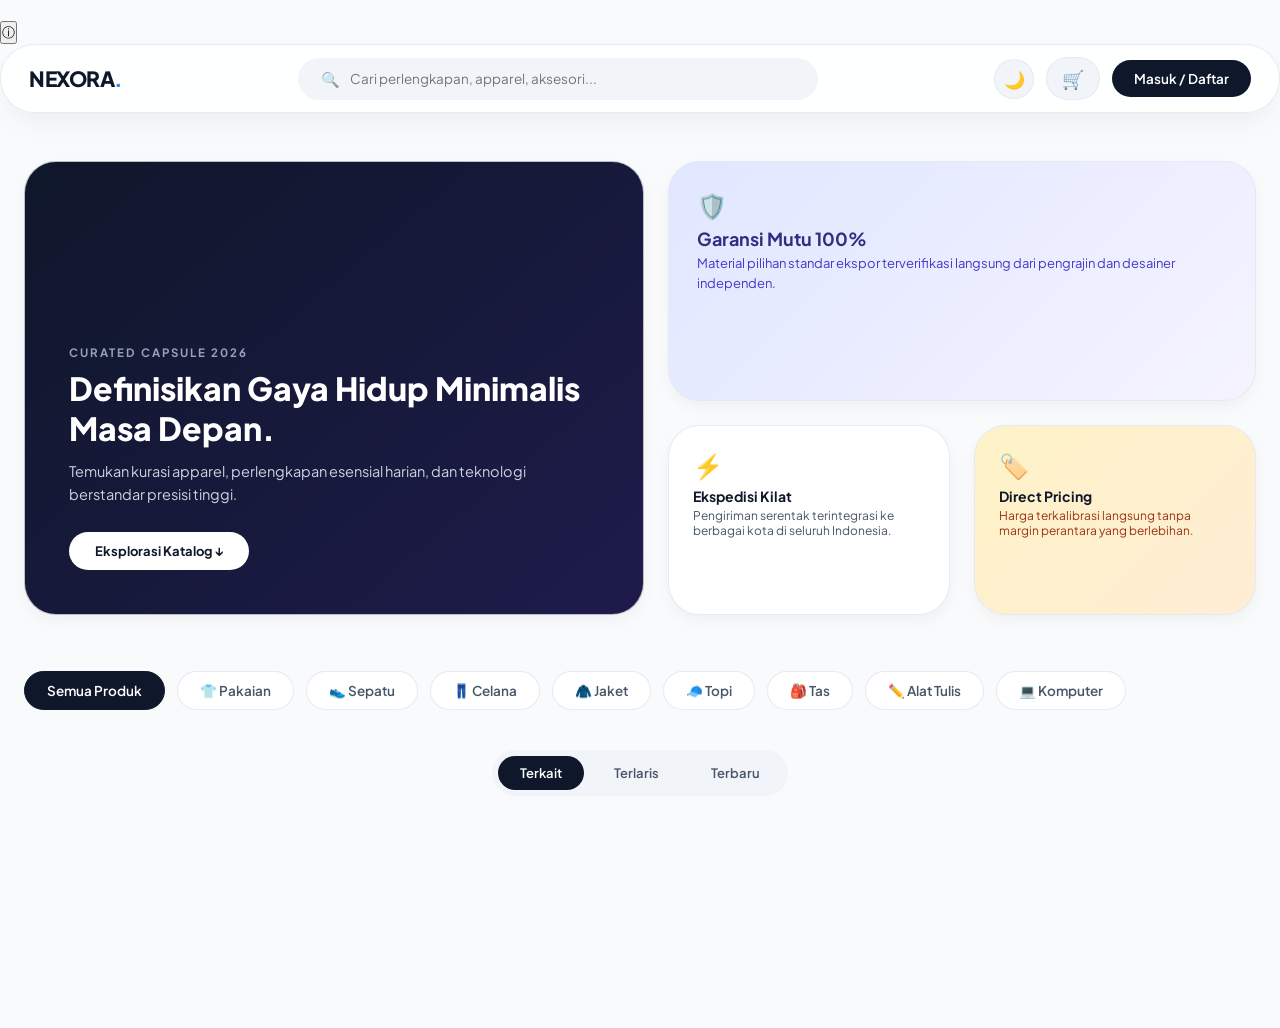
==== index.html @ 056f7ee9 "Add files via upload" ====
<!DOCTYPE html>
<html lang="id">

<head>
    <meta charset="UTF-8">
    <meta name="viewport" content="width=device-width, initial-scale=1.0">
    <title>NEXORA MARKET — Futuristic Curated Catalog</title>
    <link rel="preconnect" href="https://fonts.googleapis.com">
    <link rel="preconnect" href="https://fonts.gstatic.com" crossorigin>
    <link href="https://fonts.googleapis.com/css2?family=Plus+Jakarta+Sans:wght@400;500;600;700;800&display=swap"
        rel="stylesheet">
    <link rel="stylesheet" href="css/style.css">
</head>

<body data-butuh-login="false">

    <!-- FLOATING DOCK NAVBAR -->
    <!-- WRAPPER LUAR NAVIGASI MELAYANG -->
    <div class="navbar-outer-wrapper">

        <!-- TOMBOL ABOUT MELAYANG TERPISAH (SATELLITE ORB) -->
        <button type="button" id="btnBukaAbout" class="btn-about-floating" title="Tentang Nexora Market">
            ⓘ
        </button>

        <!-- FLOATING DOCK NAVBAR UTAMA -->
        <nav class="navbar-nexora">
            <a href="index.html" class="brand-logo-nexora">NEXORA<span>.</span></a>

            <div class="search-capsule">
                <span class="search-icon">🔍</span>
                <input type="text" id="inputPencarian" placeholder="Cari perlengkapan, apparel, aksesori..."
                    autocomplete="off">
            </div>

            <div class="nav-action-group">
                <button type="button" class="btn-toggle-theme" title="Ubah Tema">🌙</button>
                <a href="html/keranjang.html" class="tombol-keranjang" title="Keranjang Belanja">
                    🛒 <span class="badge-keranjang" hidden>0</span>
                </a>
                <span id="greetingArea" class="user-greeting" hidden></span>
                <a href="profile.html" id="navProfile" class="btn-dock-profile" hidden>Profil</a>
                <a href="html/login_daftar.html" id="navAuth" class="btn-dock-login">Masuk / Daftar</a>
            </div>
        </nav>

    </div>

    <!-- POP-UP MODAL ABOUT -->
    <div id="modalAbout" class="overlay-produk" hidden>
        <div class="kartu-modal-produk modal-about-card">
            <button type="button" class="tutup-modal-produk" id="btnTutupAbout">×</button>
            <div class="modal-about-icon-big">ⓘ</div>
            <h3 class="modal-about-judul">Tentang NEXORA MARKET</h3>
            <p class="modal-about-deskripsi">
                <strong>NEXORA Market</strong> adalah platform e-commerce katalog terkurasi masa depan dengan arsitektur
                modern. Kami menghubungkan produk berkualitas standar ekspor dari produsen dan desainer independen
                langsung ke tangan Anda.
            </p>
            <div class="modal-about-versi">
                Versi 2.0.26 — Crafted with Minimalist Future-UI
            </div>
        </div>
    </div>
    </nav>

    <!-- MODAL ABOUT POP-UP -->
    <div id="modalAbout" class="overlay-produk" hidden>
        <div class="kartu-modal-produk modal-about-card">
            <button type="button" class="tutup-modal-produk" id="btnTutupAbout">×</button>
            <div class="modal-about-icon-big">ⓘ</div>
            <h3 class="modal-about-judul">Tentang NEXORA MARKET</h3>
            <p class="modal-about-deskripsi">
                <strong>NEXORA Market</strong> adalah platform e-commerce katalog terkurasi masa depan dengan arsitektur
                modern. Kami menghubungkan produk berkualitas standar ekspor dari produsen dan desainer independen
                langsung ke tangan Anda.
            </p>
            <div class="modal-about-versi">
                Versi 2.0.26 — Crafted with Minimalist Future-UI
            </div>
        </div>
    </div>
    </nav>

    <!-- ASYMMETRIC BENTO SHOWCASE HERO -->
    <section class="bento-hero-section">
        <!-- Bento 1: Showcase Utama -->
        <div class="bento-box bento-main">
            <span class="bento-tag">Curated Capsule 2026</span>
            <h2>Definisikan Gaya Hidup Minimalis Masa Depan.</h2>
            <p>Temukan kurasi apparel, perlengkapan esensial harian, dan teknologi berstandar presisi tinggi.</p>
            <a href="#katalogProduk" class="bento-cta">Eksplorasi Katalog ↓</a>
        </div>

        <!-- Bento 2: Garansi & Otentikasi -->
        <div class="bento-box bento-sub1">
            <div class="bento-icon">🛡️</div>
            <h3>Garansi Mutu 100%</h3>
            <p>Material pilihan standar ekspor terverifikasi langsung dari pengrajin dan desainer independen.</p>
        </div>

        <!-- Bento 3: Logistik Cepat -->
        <div class="bento-box bento-sub2">
            <div class="bento-icon">⚡</div>
            <h4>Ekspedisi Kilat</h4>
            <p>Pengiriman serentak terintegrasi ke berbagai kota di seluruh Indonesia.</p>
        </div>

        <!-- Bento 4: Penawaran Terkalibrasi -->
        <div class="bento-box bento-sub3">
            <div class="bento-icon">🏷️</div>
            <h4>Direct Pricing</h4>
            <p>Harga terkalibrasi langsung tanpa margin perantara yang berlebihan.</p>
        </div>
    </section>

    <!-- KATEGORI PILL SELECTOR -->
    <div class="kategori-container">
        <div class="kategori-scroll">
            <label class="pill-kategori">
                <input type="radio" name="filter-kategori" id="cat-all" checked>
                <span>Semua Produk</span>
            </label>
            <label class="pill-kategori">
                <input type="radio" name="filter-kategori" id="cat-pakaian">
                <span>👕 Pakaian</span>
            </label>
            <label class="pill-kategori">
                <input type="radio" name="filter-kategori" id="cat-sepatu">
                <span>👟 Sepatu</span>
            </label>
            <label class="pill-kategori">
                <input type="radio" name="filter-kategori" id="cat-celana">
                <span>👖 Celana</span>
            </label>
            <label class="pill-kategori">
                <input type="radio" name="filter-kategori" id="cat-jacket">
                <span>🧥 Jaket</span>
            </label>
            <label class="pill-kategori">
                <input type="radio" name="filter-kategori" id="cat-topi">
                <span>🧢 Topi</span>
            </label>
            <label class="pill-kategori">
                <input type="radio" name="filter-kategori" id="cat-tas">
                <span>🎒 Tas</span>
            </label>
            <label class="pill-kategori">
                <input type="radio" name="filter-kategori" id="cat-alattulis">
                <span>✏️ Alat Tulis</span>
            </label>
            <label class="pill-kategori">
                <input type="radio" name="filter-kategori" id="cat-komputer">
                <span>💻 Komputer</span>
            </label>
        </div>
    </div>

    <!-- TAB SORTING BAR -->
    <div class="filter-tab-bar">
        <button type="button" class="tab-btn active" data-sort="terkait">Terkait</button>
        <button type="button" class="tab-btn" data-sort="terlaris">Terlaris</button>
        <button type="button" class="tab-btn" data-sort="terbaru">Terbaru</button>
    </div>

    <!-- KATALOG PRODUK GRID -->
    <main id="katalogProduk"></main>

    <!-- PAGINASI -->
    <div id="paginasiProduk" class="paginasi-container"></div>

    <!-- SCRIPT ENGINE -->
    <script src="js/script.js"></script>
</body>

</html>
---- css/style.css ----
/* =========================================================
   NEXORA MARKET —
   Curved Glass UI, Balanced Spacing & Expansive Layout
   ========================================================= */

/* --- 1. DESIGN SYSTEM VARIABLES (LIGHT & DARK) --- */
:root {
  --bg-main: #f8fafc;
  --surface: #ffffff;
  --surface-subtle: #f1f5f9;
  --text-primary: #0f172a;
  --text-secondary: #475569;
  --text-muted: #94a3b8;
  --border-color: rgba(226, 232, 240, 0.8);
  --border-strong: rgba(203, 213, 225, 1);
  --accent: #0f172a;
  --primary-blue: #3b82f6;
  --primary-blue-hover: #2563eb;
  --danger: #ef4444;
  --danger-bg: #fee2e2;
  --success: #10b981;
  --success-bg: #dcfce7;
  
  /* Organic Smooth Rounding */
  --radius-xl: 32px;
  --radius-lg: 24px;
  --radius-md: 18px;
  --radius-sm: 12px;
  --radius-pill: 9999px;
  
  /* Soft Layered Shadows */
  --shadow-sm: 0 6px 16px -2px rgba(15, 23, 42, 0.05);
  --shadow-md: 0 12px 28px -5px rgba(15, 23, 42, 0.09);
  --shadow-hover: 0 22px 45px -10px rgba(15, 23, 42, 0.13);
  --shadow-modal: 0 35px 75px -15px rgba(15, 23, 42, 0.3);
  --nav-bg: rgba(255, 255, 255, 0.85);
}

[data-theme="dark"] {
  --bg-main: #0b0f19;
  --surface: #131b2e;
  --surface-subtle: #1e293b;
  --text-primary: #f8fafc;
  --text-secondary: #94a3b8;
  --text-muted: #64748b;
  --border-color: rgba(51, 65, 85, 0.7);
  --border-strong: rgba(71, 85, 105, 1);
  --accent: #3b82f6;
  --nav-bg: rgba(19, 27, 46, 0.85);
  --danger-bg: rgba(239, 68, 68, 0.15);
  --success-bg: rgba(16, 185, 129, 0.15);
  
  --shadow-sm: 0 6px 16px -2px rgba(0, 0, 0, 0.35);
  --shadow-md: 0 12px 28px -5px rgba(0, 0, 0, 0.45);
  --shadow-hover: 0 22px 45px -10px rgba(0, 0, 0, 0.55);
  --shadow-modal: 0 35px 75px -15px rgba(0, 0, 0, 0.75);
}

/* --- 2. GLOBAL RESET & BASE STYLES --- */
html {
  zoom: 100%;
  font-size: 16px;
}

* {
  box-sizing: border-box;
  margin: 0;
  padding: 0;
  font-family: 'Plus Jakarta Sans', -apple-system, BlinkMacSystemFont, sans-serif;
  transition: background-color 0.25s ease, border-color 0.25s ease, color 0.25s ease;
}

body {
  background-color: var(--bg-main);
  color: var(--text-primary);
  min-height: 100vh;
  padding-top: 20px;
  padding-bottom: 100px;
  -webkit-font-smoothing: antialiased;
  overflow-x: hidden;
}

a {
  text-decoration: none;
  color: inherit;
}

button, input, select, textarea {
  font-family: inherit;
}

/* Aturan Proteksi Hidden */
.btn-dock-login[hidden],
.btn-dock-profile[hidden],
#greetingArea[hidden],
.badge-keranjang[hidden],
.badge-diskon-katalog {
  display: none !important;
}

/* --- 3. EXPANSIVE CONTAINER (WIDE VIEWPORT) --- */
.navbar-nexora,
header.header-utama,
.bento-hero-section,
.kategori-container,
#katalogProduk,
.keranjang-wrapper,
.pembayaran-container,
.profil-wrapper {
  max-width: 1480px;
  margin-left: auto;
  margin-right: auto;
  padding-left: 24px;
  padding-right: 24px;
}

/* --- 4. FLOATING CAPSULE NAVBAR --- */
.navbar-nexora, 
header.header-utama {
  position: sticky;
  top: 20px;
  z-index: 999;
  margin-top: 0;
  margin-bottom: 48px;
  border-radius: var(--radius-pill);
  background: var(--nav-bg);
  backdrop-filter: blur(16px) saturate(180%);
  -webkit-backdrop-filter: blur(16px) saturate(180%);
  border: 1px solid var(--border-color);
  box-shadow: 0 12px 30px -10px rgba(15, 23, 42, 0.08);
  padding: 12px 28px;
  display: flex;
  align-items: center;
  justify-content: space-between;
  gap: 20px;
}

.brand-logo-nexora {
  font-size: 21px;
  font-weight: 800;
  letter-spacing: -0.5px;
  color: var(--text-primary);
  display: flex;
  align-items: center;
}

.brand-logo-nexora span {
  color: var(--primary-blue);
}

.search-capsule {
  display: flex;
  align-items: center;
  gap: 10px;
  background: var(--surface-subtle);
  padding: 10px 22px;
  border-radius: var(--radius-pill);
  flex-grow: 1;
  max-width: 520px;
  border: 1px solid transparent;
}

.search-capsule:focus-within {
  background: var(--surface);
  border-color: var(--primary-blue);
  box-shadow: 0 0 0 4px rgba(59, 130, 246, 0.15);
}

.search-capsule input {
  border: none;
  background: transparent;
  outline: none;
  width: 100%;
  font-size: 13.5px;
  color: var(--text-primary);
}

.search-icon {
  font-size: 15px;
  opacity: 0.6;
}

.nav-action-group {
  display: flex;
  align-items: center;
  gap: 12px;
}

/* Tombol About Berdampingan dengan Tombol Tema */
.btn-about-icon {
  width: 40px;
  height: 40px;
  border-radius: var(--radius-pill);
  border: 1px solid var(--border-color);
  background: var(--surface-subtle);
  color: var(--text-primary);
  font-size: 16px;
  font-weight: 800;
  cursor: pointer;
  display: flex;
  align-items: center;
  justify-content: center;
  transition: transform 0.2s ease, background 0.2s ease, border-color 0.2s ease, color 0.2s ease;
}

.btn-about-icon:hover {
  transform: scale(1.08);
  background: rgba(59, 130, 246, 0.15);
  border-color: var(--primary-blue);
  color: var(--primary-blue);
}

.btn-toggle-theme {
  border: 1px solid var(--border-color);
  background: var(--surface-subtle);
  color: var(--text-primary);
  width: 40px;
  height: 40px;
  border-radius: var(--radius-pill);
  display: flex;
  align-items: center;
  justify-content: center;
  cursor: pointer;
  font-size: 17px;
  transition: transform 0.2s ease, background 0.2s ease;
}

.btn-toggle-theme:hover {
  transform: scale(1.08);
  background: rgba(59, 130, 246, 0.15);
}

.tombol-keranjang {
  position: relative;
  font-size: 18px;
  padding: 9px 15px;
  border-radius: var(--radius-pill);
  background: var(--surface-subtle);
  border: 1px solid var(--border-color);
  display: flex;
  align-items: center;
  justify-content: center;
}

.tombol-keranjang:hover {
  background: rgba(59, 130, 246, 0.15);
}

.badge-keranjang {
  position: absolute;
  top: -4px;
  right: -4px;
  background: var(--danger);
  color: #ffffff;
  font-size: 10px;
  font-weight: 700;
  border-radius: var(--radius-pill);
  padding: 2px 7px;
}

.btn-dock-login, 
.btn-dock-profile {
  font-size: 13.5px;
  font-weight: 600;
  padding: 10px 22px;
  border-radius: var(--radius-pill);
  background: var(--text-primary);
  color: #ffffff;
  display: inline-flex;
  align-items: center;
  justify-content: center;
  border: none;
  cursor: pointer;
}

.btn-dock-login:hover, 
.btn-dock-profile:hover {
  opacity: 0.9;
}

[data-theme="dark"] .btn-dock-login,
[data-theme="dark"] .btn-dock-profile {
  background: var(--primary-blue);
  color: #ffffff;
}

.user-greeting {
  font-size: 13.5px;
  font-weight: 600;
  color: var(--text-secondary);
}

/* --- 5. BENTO SHOWCASE HERO --- */
.bento-hero-section {
  display: grid;
  grid-template-columns: 2.2fr 1fr 1fr;
  grid-template-rows: 240px 190px;
  gap: 24px;
  margin-bottom: 56px;
}

.bento-box {
  position: relative;
  border-radius: var(--radius-xl);
  overflow: hidden;
  border: 1px solid var(--border-color);
  box-shadow: var(--shadow-sm);
  transition: transform 0.35s cubic-bezier(0.16, 1, 0.3, 1), box-shadow 0.35s ease;
}

.bento-box:hover {
  transform: translateY(-4px);
  box-shadow: var(--shadow-hover);
}

.bento-main {
  grid-column: 1 / 2;
  grid-row: 1 / 3;
  background: linear-gradient(140deg, #0f172a 0%, #1e1b4b 100%);
  color: #ffffff;
  padding: 44px;
  display: flex;
  flex-direction: column;
  justify-content: flex-end;
}

.bento-tag {
  font-size: 11.5px;
  letter-spacing: 2px;
  text-transform: uppercase;
  color: #94a3b8;
  font-weight: 700;
  margin-bottom: 8px;
}

.bento-main h2 {
  font-size: 32px;
  font-weight: 800;
  line-height: 1.25;
  margin-bottom: 12px;
}

.bento-main p {
  font-size: 14.5px;
  color: #cbd5e1;
  max-width: 460px;
  margin-bottom: 26px;
  line-height: 1.6;
}

.bento-cta {
  display: inline-block;
  width: fit-content;
  background: #ffffff;
  color: #0f172a;
  padding: 11px 26px;
  border-radius: var(--radius-pill);
  font-weight: 700;
  font-size: 13px;
}

.bento-sub1 {
  grid-column: 2 / 4;
  grid-row: 1 / 2;
  background: linear-gradient(135deg, #e0e7ff 0%, #f5f3ff 100%);
  padding: 28px;
}

.bento-sub1 h3 {
  font-size: 18px;
  font-weight: 700;
  color: #312e81;
  margin: 6px 0 4px 0;
}

.bento-sub1 p {
  font-size: 13px;
  color: #4338ca;
  line-height: 1.5;
}

.bento-sub2 {
  background: var(--surface);
  padding: 24px;
}

.bento-sub3 {
  background: linear-gradient(135deg, #fef3c7 0%, #ffedd5 100%);
  padding: 24px;
}

.bento-sub2 h4, 
.bento-sub3 h4 {
  font-size: 14px;
  font-weight: 700;
  margin: 6px 0 3px 0;
}

.bento-sub2 p {
  font-size: 12px;
  color: var(--text-secondary);
}

.bento-sub3 p {
  font-size: 12px;
  color: #9a3412;
}

.bento-icon {
  font-size: 24px;
}

[data-theme="dark"] .bento-sub1 {
  background: linear-gradient(135deg, #1e1b4b 0%, #312e81 100%);
}
[data-theme="dark"] .bento-sub1 h3 { color: #c7d2fe; }
[data-theme="dark"] .bento-sub1 p { color: #a5b4fc; }

[data-theme="dark"] .bento-sub3 {
  background: linear-gradient(135deg, #451a03 0%, #78350f 100%);
}
[data-theme="dark"] .bento-sub3 p { color: #fed7aa; }

/* --- 6. CATEGORY PILLS & TABS --- */
.kategori-container {
  margin-bottom: 32px;
}

.kategori-scroll {
  display: flex;
  gap: 12px;
  overflow-x: auto;
  padding-bottom: 8px;
  scrollbar-width: none;
}

.kategori-scroll::-webkit-scrollbar {
  display: none;
}

.pill-kategori input {
  display: none;
}

.pill-kategori span {
  display: inline-block;
  padding: 10px 22px;
  border-radius: var(--radius-pill);
  background: var(--surface);
  border: 1px solid var(--border-color);
  font-size: 13.5px;
  font-weight: 600;
  color: var(--text-secondary);
  cursor: pointer;
  white-space: nowrap;
}

.pill-kategori input:checked + span {
  background: var(--text-primary);
  color: #ffffff;
  border-color: var(--text-primary);
}

[data-theme="dark"] .pill-kategori input:checked + span {
  background: var(--primary-blue);
  border-color: var(--primary-blue);
  color: #ffffff;
}

.filter-tab-bar {
  display: flex;
  gap: 8px;
  background: var(--surface-subtle);
  padding: 6px;
  border-radius: var(--radius-pill);
  max-width: fit-content;
  margin: 0 auto 48px auto;
}

.filter-tab-bar .tab-btn {
  border: none;
  background: transparent;
  padding: 9px 22px;
  border-radius: var(--radius-pill);
  font-size: 13px;
  font-weight: 600;
  color: var(--text-secondary);
  cursor: pointer;
}

.filter-tab-bar .tab-btn.active {
  background: var(--text-primary);
  color: #ffffff;
}

[data-theme="dark"] .filter-tab-bar .tab-btn.active {
  background: var(--primary-blue);
  color: #ffffff;
}

/* --- 7. CLEAN ORGANIC PRODUCT GRID --- */
#katalogProduk {
  display: grid;
  grid-template-columns: repeat(auto-fill, minmax(280px, 1fr));
  gap: 32px 24px;
  margin-bottom: 60px;
}

.pesan-katalog-kosong, 
.riwayat-kosong {
  grid-column: 1 / -1;
  text-align: center;
  padding: 56px 24px;
  background: var(--surface);
  border-radius: var(--radius-xl);
  border: 1px dashed var(--border-color);
  color: var(--text-secondary);
  font-size: 15px;
}

.container-sec {
  position: relative;
  border-radius: var(--radius-xl);
  background: var(--surface);
  border: 1px solid var(--border-color);
  padding: 14px;
  box-shadow: var(--shadow-sm);
  transition: all 0.35s cubic-bezier(0.34, 1.56, 0.64, 1);
  cursor: pointer;
  display: flex;
  flex-direction: column;
}

.container-sec:hover {
  transform: translateY(-6px);
  box-shadow: var(--shadow-hover), 0 0 0 2px var(--primary-blue);
}

.container-sec .kartu-gambar .gambar-produk {
  position: relative;
  width: 100%;
  aspect-ratio: 1 / 1;
  border-radius: var(--radius-lg);
  overflow: hidden;
  background: var(--surface-subtle);
}

.container-sec .kartu-gambar img {
  width: 100%;
  height: 100%;
  object-fit: cover;
  transition: transform 0.5s cubic-bezier(0.16, 1, 0.3, 1);
}

.container-sec:hover .kartu-gambar img {
  transform: scale(1.06);
}

.info-produk {
  padding: 16px 8px 8px 8px;
  display: flex;
  flex-direction: column;
  flex-grow: 1;
  justify-content: space-between;
}

.nama-produk {
  font-size: 14.5px;
  font-weight: 600;
  line-height: 1.4;
  color: var(--text-primary);
  margin-bottom: 14px;
  display: -webkit-box;
  -webkit-line-clamp: 2;
  -webkit-box-orient: vertical;
  overflow: hidden;
}

.info-bawah-produk {
  display: flex;
  align-items: flex-end;
  justify-content: space-between;
  border-top: 1px dashed var(--border-color);
  padding-top: 12px;
}

.harga-produk {
  font-size: 17.5px;
  font-weight: 800;
  color: var(--text-primary);
}

.lokasi-terjual {
  display: flex;
  flex-direction: column;
  align-items: flex-end;
  font-size: 11.5px;
  color: var(--text-secondary);
  font-weight: 500;
}

/* --- 8. PAGINATION SYSTEM --- */
.paginasi-container {
  display: flex;
  justify-content: center;
  gap: 10px;
  margin-top: 48px;
  margin-bottom: 24px;
}

.btn-halaman {
  width: 42px;
  height: 42px;
  border-radius: var(--radius-pill);
  border: 1px solid var(--border-color);
  background: var(--surface);
  color: var(--text-primary);
  font-size: 13.5px;
  font-weight: 600;
  cursor: pointer;
  display: inline-flex;
  align-items: center;
  justify-content: center;
}

.btn-halaman.aktif {
  background: var(--primary-blue);
  color: #ffffff;
  border-color: var(--primary-blue);
}

.btn-halaman:disabled {
  opacity: 0.4;
  cursor: not-allowed;
}

/* --- 9. KERANJANG, PEMBAYARAN & PROFIL LAYOUTS --- */
.keranjang-wrapper,
.pembayaran-container,
.profil-wrapper {
  margin-top: 16px;
}

.judul-halaman-keranjang {
  font-size: 26px;
  font-weight: 800;
  margin-bottom: 32px;
}

.keranjang-layout, 
.pembayaran-grid {
  display: grid;
  grid-template-columns: 1fr 400px;
  gap: 40px;
  align-items: start;
}

.profil-layout {
  display: grid;
  grid-template-columns: 290px 1fr;
  gap: 36px;
}

.daftar-keranjang-box,
.ringkasan-keranjang-card,
.form-bayar-box,
.pesanan-summary-box,
.profil-sidebar,
.profil-konten-area,
.kartu-auth-slider {
  background: var(--surface);
  border-radius: var(--radius-xl);
  border: 1px solid var(--border-color);
  box-shadow: var(--shadow-sm);
  padding: 34px;
}

.item-keranjang-card, 
.kartu-riwayat-item {
  display: grid;
  grid-template-columns: auto 2fr 1fr 1fr 1fr auto;
  align-items: center;
  gap: 20px;
  padding: 20px 24px;
  background: var(--surface-subtle);
  border-radius: var(--radius-lg);
  border: 1px solid var(--border-color);
  margin-bottom: 18px;
}

/* FOTO PRODUK KERANJANG BESAR */
.item-cart-detail {
  display: flex;
  align-items: center;
  gap: 18px;
}

.item-cart-detail img {
  width: 86px;
  height: 86px;
  aspect-ratio: 1 / 1;
  object-fit: cover;
  border-radius: var(--radius-lg);
  background: var(--surface);
  border: 1px solid var(--border-color);
  flex-shrink: 0;
}

.item-cart-detail h4 {
  font-size: 15px;
  font-weight: 700;
  line-height: 1.4;
  color: var(--text-primary);
}

.stepper-cart, 
.stepper-modal {
  display: inline-flex;
  align-items: center;
  border: 1px solid var(--border-color);
  border-radius: var(--radius-pill);
  background: var(--surface);
  padding: 4px;
}

.stepper-cart button, 
.stepper-modal button {
  width: 32px;
  height: 32px;
  border-radius: var(--radius-pill);
  border: none;
  background: var(--surface-subtle);
  color: var(--text-primary);
  cursor: pointer;
  font-weight: 800;
  font-size: 15px;
}

.input-cart-qty, 
.input-jumlah-modal {
  width: 42px;
  border: none;
  background: transparent;
  color: var(--text-primary);
  text-align: center;
  font-weight: 700;
  outline: none;
  font-size: 14px;
}

.subtotal-cart {
  font-weight: 800;
  font-size: 15px;
}

.btn-item-hapus {
  border: none;
  background: transparent;
  color: var(--danger);
  font-weight: 700;
  font-size: 13px;
  cursor: pointer;
  padding: 6px 14px;
  border-radius: var(--radius-pill);
}

.btn-item-hapus:hover {
  background: var(--danger-bg);
}

.baris-ringkasan {
  display: flex;
  justify-content: space-between;
  font-size: 14px;
  margin-bottom: 14px;
  color: var(--text-secondary);
}

.baris-ringkasan.total {
  border-top: 1px dashed var(--border-color);
  padding-top: 18px;
  margin-top: 18px;
  font-weight: 800;
  font-size: 17.5px;
  color: var(--text-primary);
}

/* DAFTAR MINI ITEM TERPILIH DI RINGKASAN KERANJANG */
.judul-mini-ringkasan {
  font-size: 12px;
  font-weight: 800;
  text-transform: uppercase;
  letter-spacing: 0.5px;
  color: var(--text-secondary);
  margin: 18px 0 12px 0;
  border-top: 1px dashed var(--border-color);
  padding-top: 16px;
}

.daftar-mini-ringkasan-box {
  display: flex;
  flex-direction: column;
  gap: 10px;
  max-height: 220px;
  overflow-y: auto;
  margin-bottom: 16px;
  padding-right: 4px;
}

.item-mini-ringkasan {
  display: flex;
  align-items: center;
  gap: 12px;
  background: var(--surface-subtle);
  padding: 10px 14px;
  border-radius: var(--radius-md);
  border: 1px solid var(--border-color);
}

.item-mini-ringkasan img {
  width: 40px;
  height: 40px;
  object-fit: cover;
  border-radius: var(--radius-sm);
  background: var(--surface);
  flex-shrink: 0;
}

.info-mini-ringkasan {
  flex-grow: 1;
  min-width: 0;
}

.nama-mini-ringkasan {
  font-size: 12px;
  font-weight: 700;
  color: var(--text-primary);
  white-space: nowrap;
  overflow: hidden;
  text-overflow: ellipsis;
}

.sub-mini-ringkasan {
  font-size: 11px;
  color: var(--text-secondary);
}

.harga-mini-ringkasan {
  font-size: 13px;
  font-weight: 800;
  color: var(--text-primary);
  flex-shrink: 0;
}

.pesan-mini-kosong {
  font-size: 12px;
  color: var(--text-muted);
  font-style: italic;
  padding: 8px 0;
}

.header-aksi-keranjang {
  display: flex;
  justify-content: space-between;
  align-items: center;
  border-bottom: 1px solid var(--border-color);
  padding-bottom: 16px;
  margin-bottom: 18px;
}

.label-pilih-semua {
  display: flex;
  align-items: center;
  gap: 10px;
  font-size: 14px;
  font-weight: 700;
  cursor: pointer;
}

.btn-kosongkan-keranjang {
  border: none;
  background: transparent;
  color: var(--danger);
  font-size: 13px;
  font-weight: 700;
  cursor: pointer;
  padding: 6px 12px;
  border-radius: var(--radius-pill);
}

.btn-kosongkan-keranjang:hover {
  background: var(--danger-bg);
}

.form-grup {
  display: flex;
  flex-direction: column;
  gap: 6px;
  margin-bottom: 20px;
}

.form-grup label {
  font-size: 12px;
  font-weight: 700;
  text-transform: uppercase;
  letter-spacing: 0.5px;
  color: var(--text-secondary);
}

.form-grup input, 
.form-grup textarea, 
.form-grup select {
  padding: 12px 18px;
  border-radius: var(--radius-md);
  border: 1px solid var(--border-color);
  background: var(--surface-subtle);
  color: var(--text-primary);
  font-size: 13.5px;
  outline: none;
}

.form-grup input:focus, 
.form-grup textarea:focus, 
.form-grup select:focus {
  background: var(--surface);
  border-color: var(--primary-blue);
  box-shadow: 0 0 0 4px rgba(59, 130, 246, 0.15);
}

.pilihan-metode-bayar {
  display: grid;
  grid-template-columns: repeat(auto-fit, minmax(130px, 1fr));
  gap: 12px;
  margin-bottom: 24px;
}

.metode-item input {
  display: none;
}

.metode-item span {
  display: block;
  text-align: center;
  padding: 14px 10px;
  border-radius: var(--radius-lg);
  border: 1px solid var(--border-color);
  background: var(--surface-subtle);
  font-size: 13px;
  font-weight: 700;
  cursor: pointer;
}

.metode-item input:checked + span {
  background: var(--text-primary);
  color: #ffffff;
  border-color: var(--text-primary);
}

[data-theme="dark"] .metode-item input:checked + span {
  background: var(--primary-blue);
  border-color: var(--primary-blue);
  color: #ffffff;
}

.baris-pesanan {
  display: flex;
  align-items: center;
  gap: 14px;
  margin-bottom: 16px;
}

.baris-pesanan img {
  width: 54px;
  height: 54px;
  object-fit: cover;
  border-radius: var(--radius-md);
}

.baris-pesanan-info {
  flex-grow: 1;
}

.baris-pesanan-info .nama-pesanan {
  font-size: 13px;
  font-weight: 600;
}

.baris-pesanan-info .qty-pesanan {
  font-size: 11.5px;
  color: var(--text-secondary);
}

.subtotal-pesanan {
  font-size: 13.5px;
  font-weight: 700;
}

.btn-checkout-action, 
.btn-auth-submit {
  width: 100%;
  padding: 15px;
  border-radius: var(--radius-pill);
  border: none;
  background: var(--primary-blue);
  color: #ffffff;
  font-weight: 700;
  font-size: 14px;
  cursor: pointer;
  display: inline-flex;
  align-items: center;
  justify-content: center;
}

.btn-checkout-action:hover, 
.btn-auth-submit:hover {
  background: var(--primary-blue-hover);
}

/* --- 10. PROFILE & ORDER HISTORY --- */
.avatar-bulat {
  width: 84px;
  height: 84px;
  border-radius: var(--radius-pill);
  background: var(--surface-subtle);
  color: var(--text-primary);
  font-size: 34px;
  display: flex;
  align-items: center;
  justify-content: center;
  margin-bottom: 16px;
  border: 1px solid var(--border-color);
}

.tab-nav-profil {
  display: flex;
  flex-direction: column;
  gap: 10px;
  width: 100%;
  margin-top: 24px;
}

.tab-profil-btn {
  width: 100%;
  text-align: left;
  padding: 12px 20px;
  border-radius: var(--radius-pill);
  border: none;
  background: transparent;
  font-weight: 600;
  font-size: 13.5px;
  color: var(--text-secondary);
  cursor: pointer;
}

.tab-profil-btn.active {
  background: var(--surface-subtle);
  color: var(--text-primary);
  font-weight: 700;
}

.kartu-riwayat-top {
  display: flex;
  justify-content: space-between;
  align-items: center;
  font-size: 13px;
  border-bottom: 1px solid var(--border-color);
  padding-bottom: 12px;
  margin-bottom: 16px;
}

.status-badge-selesai {
  background: var(--success-bg);
  color: var(--success);
  font-size: 11.5px;
  font-weight: 700;
  padding: 4px 14px;
  border-radius: var(--radius-pill);
}

.riwayat-produk-baris {
  display: flex;
  align-items: center;
  gap: 14px;
  margin-bottom: 14px;
}

.riwayat-produk-baris img {
  width: 50px;
  height: 50px;
  object-fit: cover;
  border-radius: var(--radius-md);
}

.riwayat-produk-info h4 {
  font-size: 14px;
  font-weight: 600;
}

.riwayat-produk-info span {
  font-size: 12px;
  color: var(--text-secondary);
}

.kartu-riwayat-bottom {
  display: flex;
  justify-content: space-between;
  align-items: center;
  border-top: 1px dashed var(--border-color);
  padding-top: 14px;
  margin-top: 14px;
  font-size: 14px;
}

/* --- 11. AUTHENTICATION TAB SLIDER --- */
.auth-wrapper {
  min-height: calc(100vh - 160px);
  display: flex;
  align-items: center;
  justify-content: center;
  padding: 32px 20px;
}

.kartu-auth-slider {
  max-width: 560px;
  width: 100%;
  padding: 46px 42px;
}

.auth-header-toggle {
  display: flex;
  background: var(--surface-subtle);
  padding: 6px;
  border-radius: var(--radius-pill);
  margin-bottom: 28px;
  gap: 8px;
}

.auth-tab-btn {
  flex: 1;
  border: none;
  background: transparent;
  text-align: center;
  padding: 12px 16px;
  font-size: 14px;
  font-weight: 700;
  color: var(--text-secondary);
  border-radius: var(--radius-pill);
  cursor: pointer;
}

.auth-tab-btn.active {
  background: var(--text-primary);
  color: #ffffff;
  box-shadow: 0 4px 14px rgba(15, 23, 42, 0.18);
}

[data-theme="dark"] .auth-tab-btn.active {
  background: var(--primary-blue);
  color: #ffffff;
}

.form-masuk[hidden], 
.form-daftar[hidden] {
  display: none !important;
}

.form-masuk, 
.form-daftar {
  width: 100%;
  animation: fadeInAuth 0.3s cubic-bezier(0.16, 1, 0.3, 1);
}

@keyframes fadeInAuth {
  from { opacity: 0; transform: translateY(8px); }
  to { opacity: 1; transform: translateY(0); }
}

.password-wrapper {
  position: relative;
  display: flex;
  align-items: center;
  width: 100%;
}

.password-wrapper input {
  width: 100%;
  padding-right: 48px;
}

.btn-toggle-pwd {
  position: absolute;
  right: 14px;
  background: transparent;
  border: none;
  cursor: pointer;
  font-size: 18px;
  opacity: 0.7;
}

.btn-toggle-pwd:hover {
  opacity: 1;
}

/* --- 12. POP-UP MODAL DETAILS & ABOUT --- */
.overlay-produk[hidden] {
  display: none !important;
}

.overlay-produk {
  position: fixed;
  inset: 0;
  background: rgba(15, 23, 42, 0.65);
  backdrop-filter: blur(12px);
  z-index: 10000;
  display: flex;
  align-items: center;
  justify-content: center;
  padding: 24px;
}

.kartu-modal-produk {
  position: relative;
  background: var(--surface);
  color: var(--text-primary);
  border-radius: var(--radius-xl);
  max-width: 960px;
  width: 100%;
  max-height: 88vh;
  overflow-y: auto;
  display: grid;
  grid-template-columns: 1.05fr 1.25fr;
  gap: 36px;
  padding: 38px 40px;
  box-shadow: var(--shadow-modal);
  border: 1px solid var(--border-color);
}

.tutup-modal-produk {
  position: absolute;
  top: 18px;
  right: 18px;
  width: 38px;
  height: 38px;
  border-radius: var(--radius-pill);
  border: none;
  background: var(--surface-subtle);
  color: var(--text-primary);
  font-size: 20px;
  cursor: pointer;
  display: flex;
  align-items: center;
  justify-content: center;
}

.tutup-modal-produk:hover {
  transform: scale(1.1);
  background: rgba(239, 68, 68, 0.15);
  color: var(--danger);
}

.modal-produk-gambar {
  display: flex;
  align-items: center;
  justify-content: center;
}

.modal-produk-gambar img {
  width: 100%;
  aspect-ratio: 1 / 1;
  object-fit: cover;
  border-radius: var(--radius-lg);
  box-shadow: var(--shadow-sm);
  background: var(--surface-subtle);
}

.modal-produk-info {
  display: flex;
  flex-direction: column;
  justify-content: center;
}

.modal-produk-info h3 {
  font-size: 22px;
  font-weight: 800;
  line-height: 1.35;
  margin-bottom: 10px;
}

.modal-baris-terjual {
  display: flex;
  gap: 10px;
  margin-bottom: 14px;
}

.badge-terjual-modal, 
.badge-kategori-modal {
  font-size: 12px;
  font-weight: 700;
  padding: 6px 14px;
  border-radius: var(--radius-pill);
  background: var(--surface-subtle);
}

.modal-produk-harga {
  font-size: 26px;
  font-weight: 800;
  letter-spacing: -0.5px;
  margin-bottom: 14px;
}

.modal-produk-deskripsi {
  font-size: 14px;
  color: var(--text-secondary);
  line-height: 1.6;
  margin-bottom: 20px;
}

.judul-spek-modal {
  font-size: 13px;
  font-weight: 800;
  text-transform: uppercase;
  letter-spacing: 0.5px;
  margin-bottom: 10px;
}

.modal-produk-spek {
  display: grid;
  grid-template-columns: 140px 1fr;
  gap: 8px 18px;
  font-size: 13.5px;
  margin-bottom: 24px;
  background: var(--surface-subtle);
  padding: 16px 20px;
  border-radius: var(--radius-md);
}

.modal-produk-spek dt {
  color: var(--text-secondary);
  font-weight: 500;
}

.modal-produk-spek dd {
  font-weight: 700;
}

.modal-jumlah-wrapper {
  display: flex;
  align-items: center;
  gap: 16px;
  margin-bottom: 24px;
}

.teks-stok-modal {
  font-size: 13px;
  font-weight: 600;
  color: var(--text-secondary);
}

.modal-produk-aksi {
  display: flex;
  gap: 14px;
}

.btn-tambah-keranjang, 
.btn-beli-sekarang {
  flex: 1;
  padding: 14px 20px;
  border-radius: var(--radius-pill);
  font-size: 14px;
  font-weight: 700;
  cursor: pointer;
  display: inline-flex;
  align-items: center;
  justify-content: center;
}

.btn-tambah-keranjang {
  border: 1px solid var(--text-primary);
  background: transparent;
  color: var(--text-primary);
}

[data-theme="dark"] .btn-tambah-keranjang {
  border-color: var(--border-strong);
}

.btn-beli-sekarang {
  border: none;
  background: var(--primary-blue);
  color: #ffffff;
}

/* Modal Khusus About */
.modal-about-card {
  max-width: 540px !important;
  text-align: center;
  display: flex !important;
  flex-direction: column;
  align-items: center;
  padding: 42px 34px !important;
}

.modal-about-icon-big {
  width: 68px;
  height: 68px;
  border-radius: var(--radius-pill);
  background: var(--surface-subtle);
  display: flex;
  align-items: center;
  justify-content: center;
  font-size: 30px;
  color: var(--primary-blue);
  margin-bottom: 18px;
  border: 1px solid var(--border-color);
}

.modal-about-judul {
  font-size: 21px;
  font-weight: 800;
  margin-bottom: 10px;
  color: var(--text-primary);
}

.modal-about-deskripsi {
  font-size: 14px;
  color: var(--text-secondary);
  line-height: 1.6;
  margin-bottom: 24px;
}

.modal-about-versi {
  background: var(--surface-subtle);
  padding: 12px 22px;
  border-radius: var(--radius-pill);
  font-size: 12.5px;
  font-weight: 600;
  color: var(--text-muted);
  width: 100%;
  border: 1px solid var(--border-color);
}

/* --- 13. FLOATING TOAST NOTIFICATIONS --- */
.notifikasi-global {
  position: fixed;
  bottom: 28px;
  right: 28px;
  z-index: 100000;
  padding: 14px 26px;
  border-radius: var(--radius-pill);
  font-size: 13.5px;
  font-weight: 600;
  background: #0f172a;
  color: #ffffff;
  box-shadow: 0 12px 30px rgba(0, 0, 0, 0.25);
  transform: translateY(30px);
  opacity: 0;
  transition: all 0.3s cubic-bezier(0.16, 1, 0.3, 1);
}

.notifikasi-global.tampil {
  transform: translateY(0);
  opacity: 1;
}

.notifikasi-error { background: var(--danger); }
.notifikasi-sukses { background: var(--success); }
.notifikasi-keranjang { background: var(--primary-blue); }

/* --- 14. RESPONSIVE BREAKPOINTS --- */
@media (max-width: 960px) {
  .navbar-nexora {
    flex-wrap: wrap;
  }
  .bento-hero-section {
    grid-template-columns: 1fr;
    grid-template-rows: auto;
  }
  .bento-main, .bento-sub1 {
    grid-column: auto;
    grid-row: auto;
  }
  .keranjang-layout, 
  .pembayaran-grid, 
  .profil-layout {
    grid-template-columns: 1fr;
  }
  .item-keranjang-card {
    grid-template-columns: 1fr;
  }
  .kartu-modal-produk {
    grid-template-columns: 1fr;
  }
}
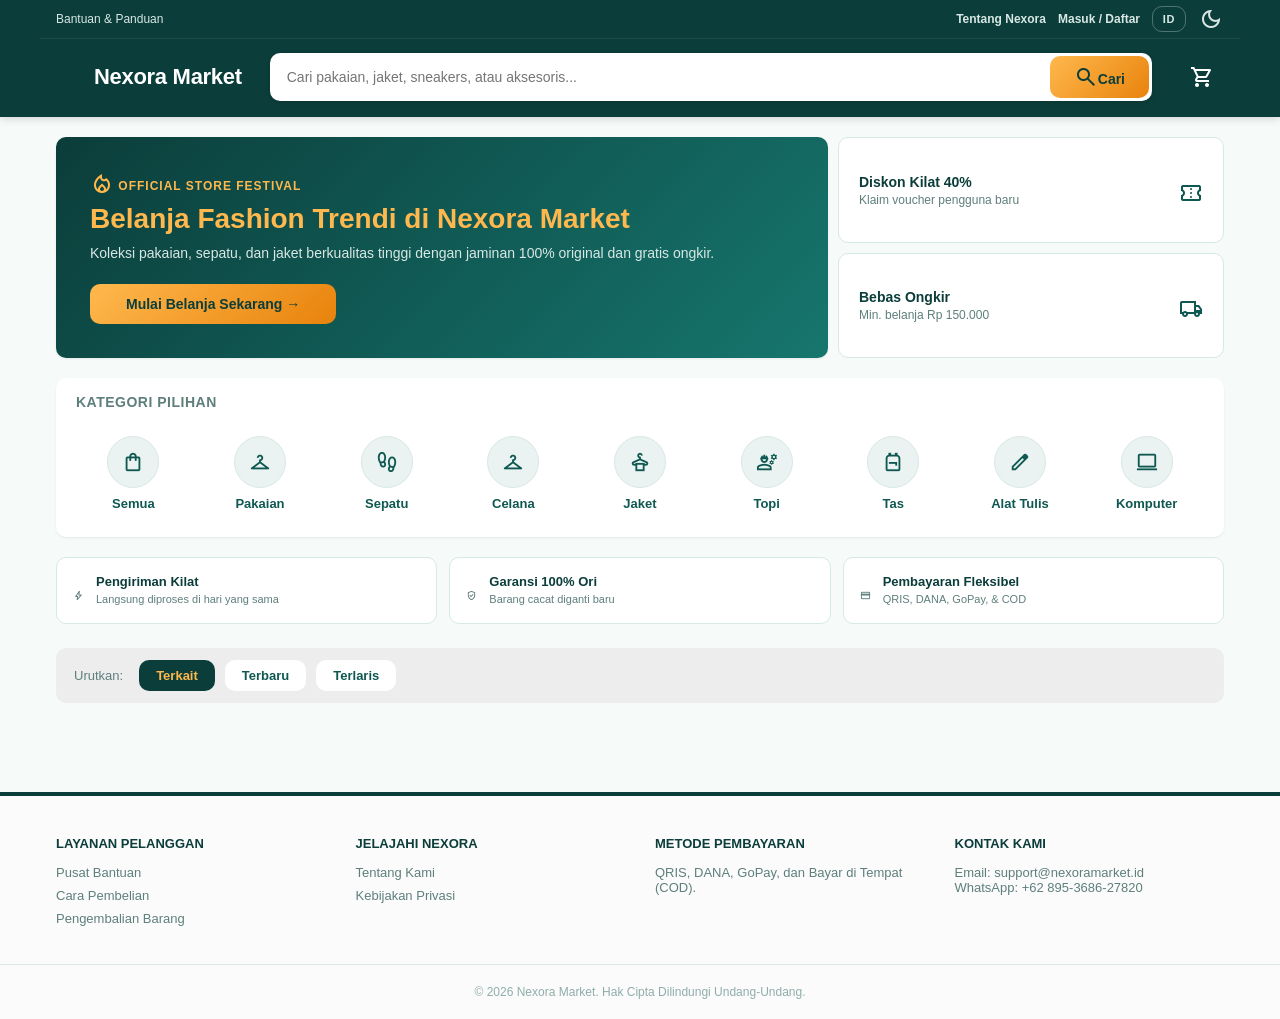
==== commit d738145f: "Add files via upload" ====
--- a/index.html
+++ b/index.html
@@ -1,176 +1,216 @@
-<!DOCTYPE html>
-<html lang="id">
-
-<head>
-    <meta charset="UTF-8">
-    <meta name="viewport" content="width=device-width, initial-scale=1.0">
-    <title>NEXORA MARKET — Futuristic Curated Catalog</title>
-    <link rel="preconnect" href="https://fonts.googleapis.com">
-    <link rel="preconnect" href="https://fonts.gstatic.com" crossorigin>
-    <link href="https://fonts.googleapis.com/css2?family=Plus+Jakarta+Sans:wght@400;500;600;700;800&display=swap"
-        rel="stylesheet">
-    <link rel="stylesheet" href="css/style.css">
-</head>
-
-<body data-butuh-login="false">
-
-    <!-- FLOATING DOCK NAVBAR -->
-    <!-- WRAPPER LUAR NAVIGASI MELAYANG -->
-    <div class="navbar-outer-wrapper">
-
-        <!-- TOMBOL ABOUT MELAYANG TERPISAH (SATELLITE ORB) -->
-        <button type="button" id="btnBukaAbout" class="btn-about-floating" title="Tentang Nexora Market">
-            ⓘ
-        </button>
-
-        <!-- FLOATING DOCK NAVBAR UTAMA -->
-        <nav class="navbar-nexora">
-            <a href="index.html" class="brand-logo-nexora">NEXORA<span>.</span></a>
-
-            <div class="search-capsule">
-                <span class="search-icon">🔍</span>
-                <input type="text" id="inputPencarian" placeholder="Cari perlengkapan, apparel, aksesori..."
-                    autocomplete="off">
-            </div>
-
-            <div class="nav-action-group">
-                <button type="button" class="btn-toggle-theme" title="Ubah Tema">🌙</button>
-                <a href="html/keranjang.html" class="tombol-keranjang" title="Keranjang Belanja">
-                    🛒 <span class="badge-keranjang" hidden>0</span>
-                </a>
-                <span id="greetingArea" class="user-greeting" hidden></span>
-                <a href="profile.html" id="navProfile" class="btn-dock-profile" hidden>Profil</a>
-                <a href="html/login_daftar.html" id="navAuth" class="btn-dock-login">Masuk / Daftar</a>
-            </div>
-        </nav>
-
-    </div>
-
-    <!-- POP-UP MODAL ABOUT -->
-    <div id="modalAbout" class="overlay-produk" hidden>
-        <div class="kartu-modal-produk modal-about-card">
-            <button type="button" class="tutup-modal-produk" id="btnTutupAbout">×</button>
-            <div class="modal-about-icon-big">ⓘ</div>
-            <h3 class="modal-about-judul">Tentang NEXORA MARKET</h3>
-            <p class="modal-about-deskripsi">
-                <strong>NEXORA Market</strong> adalah platform e-commerce katalog terkurasi masa depan dengan arsitektur
-                modern. Kami menghubungkan produk berkualitas standar ekspor dari produsen dan desainer independen
-                langsung ke tangan Anda.
-            </p>
-            <div class="modal-about-versi">
-                Versi 2.0.26 — Crafted with Minimalist Future-UI
-            </div>
-        </div>
-    </div>
-    </nav>
-
-    <!-- MODAL ABOUT POP-UP -->
-    <div id="modalAbout" class="overlay-produk" hidden>
-        <div class="kartu-modal-produk modal-about-card">
-            <button type="button" class="tutup-modal-produk" id="btnTutupAbout">×</button>
-            <div class="modal-about-icon-big">ⓘ</div>
-            <h3 class="modal-about-judul">Tentang NEXORA MARKET</h3>
-            <p class="modal-about-deskripsi">
-                <strong>NEXORA Market</strong> adalah platform e-commerce katalog terkurasi masa depan dengan arsitektur
-                modern. Kami menghubungkan produk berkualitas standar ekspor dari produsen dan desainer independen
-                langsung ke tangan Anda.
-            </p>
-            <div class="modal-about-versi">
-                Versi 2.0.26 — Crafted with Minimalist Future-UI
-            </div>
-        </div>
-    </div>
-    </nav>
-
-    <!-- ASYMMETRIC BENTO SHOWCASE HERO -->
-    <section class="bento-hero-section">
-        <!-- Bento 1: Showcase Utama -->
-        <div class="bento-box bento-main">
-            <span class="bento-tag">Curated Capsule 2026</span>
-            <h2>Definisikan Gaya Hidup Minimalis Masa Depan.</h2>
-            <p>Temukan kurasi apparel, perlengkapan esensial harian, dan teknologi berstandar presisi tinggi.</p>
-            <a href="#katalogProduk" class="bento-cta">Eksplorasi Katalog ↓</a>
-        </div>
-
-        <!-- Bento 2: Garansi & Otentikasi -->
-        <div class="bento-box bento-sub1">
-            <div class="bento-icon">🛡️</div>
-            <h3>Garansi Mutu 100%</h3>
-            <p>Material pilihan standar ekspor terverifikasi langsung dari pengrajin dan desainer independen.</p>
-        </div>
-
-        <!-- Bento 3: Logistik Cepat -->
-        <div class="bento-box bento-sub2">
-            <div class="bento-icon">⚡</div>
-            <h4>Ekspedisi Kilat</h4>
-            <p>Pengiriman serentak terintegrasi ke berbagai kota di seluruh Indonesia.</p>
-        </div>
-
-        <!-- Bento 4: Penawaran Terkalibrasi -->
-        <div class="bento-box bento-sub3">
-            <div class="bento-icon">🏷️</div>
-            <h4>Direct Pricing</h4>
-            <p>Harga terkalibrasi langsung tanpa margin perantara yang berlebihan.</p>
-        </div>
-    </section>
-
-    <!-- KATEGORI PILL SELECTOR -->
-    <div class="kategori-container">
-        <div class="kategori-scroll">
-            <label class="pill-kategori">
-                <input type="radio" name="filter-kategori" id="cat-all" checked>
-                <span>Semua Produk</span>
-            </label>
-            <label class="pill-kategori">
-                <input type="radio" name="filter-kategori" id="cat-pakaian">
-                <span>👕 Pakaian</span>
-            </label>
-            <label class="pill-kategori">
-                <input type="radio" name="filter-kategori" id="cat-sepatu">
-                <span>👟 Sepatu</span>
-            </label>
-            <label class="pill-kategori">
-                <input type="radio" name="filter-kategori" id="cat-celana">
-                <span>👖 Celana</span>
-            </label>
-            <label class="pill-kategori">
-                <input type="radio" name="filter-kategori" id="cat-jacket">
-                <span>🧥 Jaket</span>
-            </label>
-            <label class="pill-kategori">
-                <input type="radio" name="filter-kategori" id="cat-topi">
-                <span>🧢 Topi</span>
-            </label>
-            <label class="pill-kategori">
-                <input type="radio" name="filter-kategori" id="cat-tas">
-                <span>🎒 Tas</span>
-            </label>
-            <label class="pill-kategori">
-                <input type="radio" name="filter-kategori" id="cat-alattulis">
-                <span>✏️ Alat Tulis</span>
-            </label>
-            <label class="pill-kategori">
-                <input type="radio" name="filter-kategori" id="cat-komputer">
-                <span>💻 Komputer</span>
-            </label>
-        </div>
-    </div>
-
-    <!-- TAB SORTING BAR -->
-    <div class="filter-tab-bar">
-        <button type="button" class="tab-btn active" data-sort="terkait">Terkait</button>
-        <button type="button" class="tab-btn" data-sort="terlaris">Terlaris</button>
-        <button type="button" class="tab-btn" data-sort="terbaru">Terbaru</button>
-    </div>
-
-    <!-- KATALOG PRODUK GRID -->
-    <main id="katalogProduk"></main>
-
-    <!-- PAGINASI -->
-    <div id="paginasiProduk" class="paginasi-container"></div>
-
-    <!-- SCRIPT ENGINE -->
-    <script src="js/script.js"></script>
-</body>
-
-</html>+<!DOCTYPE html>
+<html lang="id">
+<head>
+    <meta charset="UTF-8">
+    <meta name="viewport" content="width=device-width, initial-scale=1.0">
+    <title data-i18n="judul.index">Nexora Market — Marketplace Fashion Terpercaya</title>
+    <link rel="icon" href="asset/nexora.ico?v=4" sizes="any">
+    <link rel="icon" type="image/svg+xml" href="asset/nexora.svg?v=4">
+    <link rel="icon" type="image/png" sizes="192x192" href="asset/nexora.png?v=4">
+    <link rel="apple-touch-icon" href="asset/nexora.png?v=4">
+    <link rel="stylesheet" href="css/style.css">
+    <link rel="stylesheet" href="css/responsive.css">
+    <!-- Google Material Symbols: dipakai untuk seluruh ikon di situs ini (menggantikan emoji/stiker) -->
+    <link rel="preconnect" href="https://fonts.googleapis.com">
+    <link rel="preconnect" href="https://fonts.gstatic.com" crossorigin>
+    <link rel="stylesheet" href="https://fonts.googleapis.com/css2?family=Material+Symbols+Outlined:opsz,wght,FILL,GRAD@20..48,100..700,0..1,-50..200&display=block">
+</head>
+<body>
+
+    <header class="header-utama">
+        <div class="top-bar-nav">
+            <div class="top-bar-kiri">
+                <a href="html/layanan-pelanggan.html" data-i18n="nav.bantuanPanduan">Bantuan & Panduan</a>
+            </div>
+            <div class="top-bar-kanan">
+                <a href="html/about.html" data-i18n="nav.tentangNexora">Tentang Nexora</a>
+                <a href="html/login_daftar.html" id="navAuth" class="js-nav-auth" data-i18n="nav.masukDaftar">Masuk / Daftar</a>
+                <!-- Tombol ganti bahasa: Indonesia <-> English (lihat js/bahasa.js) -->
+                <button type="button" class="btn-toggle-lang" data-i18n-title="bahasa.judul" title="Ganti Bahasa">ID</button>
+                <button type="button" class="btn-toggle-theme" data-i18n-title="tema.keGelap" title="Ganti Tema"></button>
+            </div>
+        </div>
+
+        <div class="main-header-bar">
+            <a href="index.html" class="brand-logo-nexora">
+                <span class="logo-icon"></span>
+                <span>Nexora Market</span>
+            </a>
+            <button type="button" id="btnMenuMobile" class="btn-hamburger" data-i18n-aria="nav.bukaMenu" aria-label="Buka menu"><span class="material-symbols-outlined" aria-hidden="true" translate="no">menu</span></button>
+
+            <div class="search-container-bar">
+                <div class="search-box-bar">
+                    <input type="text" id="inputPencarian" data-i18n-ph="cari.ph.index" placeholder="Cari pakaian, jaket, sneakers, atau aksesoris...">
+                    <button type="button"><span class="material-symbols-outlined" aria-hidden="true" translate="no">search</span><span data-i18n="cari.tombol"> Cari</span></button>
+                </div>
+            </div>
+
+            <a href="html/login_daftar.html" class="cart-header-icon" data-i18n-title="nav.keranjangBelanja" title="Keranjang Belanja">
+                <span class="material-symbols-outlined" aria-hidden="true" translate="no">shopping_cart</span>
+                <span class="badge-keranjang" hidden>0</span>
+            </a>
+        </div>
+
+        <nav id="menuMobileDropdown" class="menu-mobile-dropdown" hidden>
+            <span class="user-greeting js-greeting-area" hidden></span>
+            <a href="html/bagianDalam.html"><span class="material-symbols-outlined" aria-hidden="true" translate="no">home</span><span data-i18n="nav.beranda"> Beranda</span></a>
+            <a href="html/profile.html" class="js-nav-profile" hidden><span class="material-symbols-outlined" aria-hidden="true" translate="no">person</span><span data-i18n="nav.profile"> Profile</span></a>
+            <a href="html/keranjang.html"><span class="material-symbols-outlined" aria-hidden="true" translate="no">shopping_cart</span><span data-i18n="nav.keranjang"> Keranjang</span></a>
+            <a href="html/layanan-pelanggan.html"><span class="material-symbols-outlined" aria-hidden="true" translate="no">help</span><span data-i18n="nav.bantuanPanduan"> Bantuan & Panduan</span></a>
+            <a href="html/about.html"><span class="material-symbols-outlined" aria-hidden="true" translate="no">info</span><span data-i18n="nav.tentangKami"> Tentang Kami</span></a>
+            <a href="html/login_daftar.html" class="js-nav-auth" data-i18n="nav.masukDaftar">Masuk / Daftar</a>
+            <button type="button" class="btn-toggle-lang" data-i18n-title="bahasa.judul" title="Ganti Bahasa">ID</button>
+            <button type="button" class="btn-toggle-theme" data-i18n-title="tema.keGelap" title="Ganti Tema"></button>
+        </nav>
+    </header>
+
+    <main class="utama">
+        <section class="hero-slider-grid">
+            <div class="hero-main-banner">
+                <span class="hero-tag"><span class="material-symbols-outlined" aria-hidden="true" translate="no">local_fire_department</span><span data-i18n="index.heroTag"> Official Store Festival</span></span>
+                <h1><span data-i18n="index.heroJudul1">Belanja Fashion Trendi di</span> <span data-i18n="index.heroBrand">Nexora Market</span></h1>
+                <p data-i18n="index.heroDeskripsi">Koleksi pakaian, sepatu, dan jaket berkualitas tinggi dengan jaminan 100% original dan gratis ongkir.</p>
+                <div>
+                    <a href="html/login_daftar.html" class="btn-checkout" data-i18n="index.heroTombol">Mulai Belanja Sekarang &rarr;</a>
+                </div>
+            </div>
+
+            <div class="hero-side-banners">
+                <div class="side-banner-card">
+                    <div>
+                        <strong data-i18n="index.sideDiskonJudul">Diskon Kilat 40%</strong>
+                        <p data-i18n="index.sideDiskonDesk">Klaim voucher pengguna baru</p>
+                    </div>
+                    <span class="side-banner-icon"><span class="material-symbols-outlined" aria-hidden="true" translate="no">confirmation_number</span></span>
+                </div>
+                <div class="side-banner-card">
+                    <div>
+                        <strong data-i18n="index.sideOngkirJudul">Bebas Ongkir</strong>
+                        <p data-i18n="index.sideOngkirDesk">Min. belanja Rp 150.000</p>
+                    </div>
+                    <span class="side-banner-icon"><span class="material-symbols-outlined" aria-hidden="true" translate="no">local_shipping</span></span>
+                </div>
+            </div>
+        </section>
+
+        <section class="kategori-section-grid">
+            <div class="kategori-header-title" data-i18n="index.kategoriJudul">Kategori Pilihan</div>
+            <div class="kategori-grid-circle">
+                <a href="html/bagianDalam.html#cat-all" class="kategori-circle-item">
+                    <div class="circle-icon"><span class="material-symbols-outlined" aria-hidden="true" translate="no">shopping_bag</span></div>
+                    <span data-i18n="kategori.semua">Semua</span>
+                </a>
+                <a href="html/bagianDalam.html#cat-pakaian" class="kategori-circle-item">
+                    <div class="circle-icon"><span class="material-symbols-outlined" aria-hidden="true" translate="no">checkroom</span></div>
+                    <span data-i18n="kategori.pakaian">Pakaian</span>
+                </a>
+                <a href="html/bagianDalam.html#cat-sepatu" class="kategori-circle-item">
+                    <div class="circle-icon"><span class="material-symbols-outlined" aria-hidden="true" translate="no">footprint</span></div>
+                    <span data-i18n="kategori.sepatu">Sepatu</span>
+                </a>
+                <a href="html/bagianDalam.html#cat-celana" class="kategori-circle-item">
+                    <div class="circle-icon"><span class="material-symbols-outlined" aria-hidden="true" translate="no">checkroom</span></div>
+                    <span data-i18n="kategori.celana">Celana</span>
+                </a>
+                <a href="html/bagianDalam.html#cat-jacket" class="kategori-circle-item">
+                    <div class="circle-icon"><span class="material-symbols-outlined" aria-hidden="true" translate="no">dry_cleaning</span></div>
+                    <span data-i18n="kategori.jaket">Jaket</span>
+                </a>
+                <a href="html/bagianDalam.html#cat-topi" class="kategori-circle-item">
+                    <div class="circle-icon"><span class="material-symbols-outlined" aria-hidden="true" translate="no">engineering</span></div>
+                    <span data-i18n="kategori.topi">Topi</span>
+                </a>
+                <a href="html/bagianDalam.html#cat-tas" class="kategori-circle-item">
+                    <div class="circle-icon"><span class="material-symbols-outlined" aria-hidden="true" translate="no">backpack</span></div>
+                    <span data-i18n="kategori.tas">Tas</span>
+                </a>
+                <a href="html/bagianDalam.html#cat-alattulis" class="kategori-circle-item">
+                    <div class="circle-icon"><span class="material-symbols-outlined" aria-hidden="true" translate="no">edit</span></div>
+                    <span data-i18n="kategori.alattulis">Alat Tulis</span>
+                </a>
+                <a href="html/bagianDalam.html#cat-komputer" class="kategori-circle-item">
+                    <div class="circle-icon"><span class="material-symbols-outlined" aria-hidden="true" translate="no">computer</span></div>
+                    <span data-i18n="kategori.komputer">Komputer</span>
+                </a>
+            </div>
+        </section>
+
+        <div class="features-strip">
+            <div class="feature-box">
+                <span class="feat-icon"><span class="material-symbols-outlined" aria-hidden="true" translate="no">bolt</span></span>
+                <div>
+                    <strong data-i18n="index.fiturKilatJudul">Pengiriman Kilat</strong>
+                    <span data-i18n="index.fiturKilatDesk">Langsung diproses di hari yang sama</span>
+                </div>
+            </div>
+            <div class="feature-box">
+                <span class="feat-icon"><span class="material-symbols-outlined" aria-hidden="true" translate="no">verified_user</span></span>
+                <div>
+                    <strong data-i18n="index.fiturOriJudul">Garansi 100% Ori</strong>
+                    <span data-i18n="index.fiturOriDesk">Barang cacat diganti baru</span>
+                </div>
+            </div>
+            <div class="feature-box">
+                <span class="feat-icon"><span class="material-symbols-outlined" aria-hidden="true" translate="no">credit_card</span></span>
+                <div>
+                    <strong data-i18n="index.fiturBayarJudul">Pembayaran Fleksibel</strong>
+                    <span data-i18n="index.fiturBayarDesk">QRIS, DANA, GoPay, & COD</span>
+                </div>
+            </div>
+        </div>
+
+        <section class="voucher-section">
+            <div class="voucher-section-title"><span class="material-symbols-outlined" aria-hidden="true" translate="no">confirmation_number</span><span data-i18n="voucher.judul"> Voucher Spesial Buat Kamu</span></div>
+            <div class="voucher-scroll-wrapper" id="wadahVoucherIndex">
+                <!-- Kartu voucher dirender otomatis lewat JS dari data kupon di API -->
+            </div>
+        </section>
+
+        <div class="filter-tab-bar">
+            <span class="filter-tab-label" data-i18n="urut.label">Urutkan:</span>
+            <button type="button" class="tab-btn active" data-sort="terkait" data-i18n="urut.terkait">Terkait</button>
+            <button type="button" class="tab-btn" data-sort="terbaru" data-i18n="urut.terbaru">Terbaru</button>
+            <button type="button" class="tab-btn" data-sort="terlaris" data-i18n="urut.terlaris">Terlaris</button>
+        </div>
+
+        <section class="container" id="katalogProduk"></section>
+        <nav class="pagination-produk" id="paginasiProduk" aria-label="Navigasi Halaman"></nav>
+    </main>
+
+    <footer class="kaki-marketplace">
+        <div class="footer-inner-wrapper">
+            <div class="footer-col">
+                <h4 data-i18n="footer.layananPelanggan">Layanan Pelanggan</h4>
+                <ul>
+                    <li><a href="html/layanan-pelanggan.html#bantuan-faq" data-i18n="footer.pusatBantuan">Pusat Bantuan</a></li>
+                    <li><a href="html/layanan-pelanggan.html#cara-pembelian" data-i18n="footer.caraPembelian">Cara Pembelian</a></li>
+                    <li><a href="html/layanan-pelanggan.html#pengembalian" data-i18n="footer.pengembalian">Pengembalian Barang</a></li>
+                </ul>
+            </div>
+            <div class="footer-col">
+                <h4 data-i18n="footer.jelajahi">Jelajahi Nexora</h4>
+                <ul>
+                    <li><a href="html/about.html" data-i18n="nav.tentangKami">Tentang Kami</a></li>
+                    <li><a href="html/layanan-pelanggan.html#kebijakan-privasi" data-i18n="footer.kebijakanPrivasi">Kebijakan Privasi</a></li>
+                </ul>
+            </div>
+            <div class="footer-col">
+                <h4 data-i18n="footer.metodePembayaran">Metode Pembayaran</h4>
+                <p data-i18n="footer.metodeDesk">QRIS, DANA, GoPay, dan Bayar di Tempat (COD).</p>
+            </div>
+            <div class="footer-col">
+                <h4 data-i18n="footer.kontakKami">Kontak Kami</h4>
+                <p data-i18n="footer.email">Email: support@nexoramarket.id</p>
+                <p data-i18n="footer.wa">WhatsApp: +62 895-3686-27820</p>
+            </div>
+        </div>
+        <div class="footer-bottom-copy" data-i18n="footer.hakCipta">
+            &copy; 2026 Nexora Market. Hak Cipta Dilindungi Undang-Undang.
+        </div>
+    </footer>
+
+    <!-- bahasa.js WAJIB dimuat sebelum script.js -->
+    <script src="js/bahasa.js"></script>
+    <script src="js/script.js"></script>
+</body>
+</html>
--- a/css/style.css
+++ b/css/style.css
@@ -1,1493 +1,3058 @@
-/* =========================================================
-   NEXORA MARKET —
-   Curved Glass UI, Balanced Spacing & Expansive Layout
-   ========================================================= */
-
-/* --- 1. DESIGN SYSTEM VARIABLES (LIGHT & DARK) --- */
-:root {
-  --bg-main: #f8fafc;
-  --surface: #ffffff;
-  --surface-subtle: #f1f5f9;
-  --text-primary: #0f172a;
-  --text-secondary: #475569;
-  --text-muted: #94a3b8;
-  --border-color: rgba(226, 232, 240, 0.8);
-  --border-strong: rgba(203, 213, 225, 1);
-  --accent: #0f172a;
-  --primary-blue: #3b82f6;
-  --primary-blue-hover: #2563eb;
-  --danger: #ef4444;
-  --danger-bg: #fee2e2;
-  --success: #10b981;
-  --success-bg: #dcfce7;
-  
-  /* Organic Smooth Rounding */
-  --radius-xl: 32px;
-  --radius-lg: 24px;
-  --radius-md: 18px;
-  --radius-sm: 12px;
-  --radius-pill: 9999px;
-  
-  /* Soft Layered Shadows */
-  --shadow-sm: 0 6px 16px -2px rgba(15, 23, 42, 0.05);
-  --shadow-md: 0 12px 28px -5px rgba(15, 23, 42, 0.09);
-  --shadow-hover: 0 22px 45px -10px rgba(15, 23, 42, 0.13);
-  --shadow-modal: 0 35px 75px -15px rgba(15, 23, 42, 0.3);
-  --nav-bg: rgba(255, 255, 255, 0.85);
-}
-
-[data-theme="dark"] {
-  --bg-main: #0b0f19;
-  --surface: #131b2e;
-  --surface-subtle: #1e293b;
-  --text-primary: #f8fafc;
-  --text-secondary: #94a3b8;
-  --text-muted: #64748b;
-  --border-color: rgba(51, 65, 85, 0.7);
-  --border-strong: rgba(71, 85, 105, 1);
-  --accent: #3b82f6;
-  --nav-bg: rgba(19, 27, 46, 0.85);
-  --danger-bg: rgba(239, 68, 68, 0.15);
-  --success-bg: rgba(16, 185, 129, 0.15);
-  
-  --shadow-sm: 0 6px 16px -2px rgba(0, 0, 0, 0.35);
-  --shadow-md: 0 12px 28px -5px rgba(0, 0, 0, 0.45);
-  --shadow-hover: 0 22px 45px -10px rgba(0, 0, 0, 0.55);
-  --shadow-modal: 0 35px 75px -15px rgba(0, 0, 0, 0.75);
-}
-
-/* --- 2. GLOBAL RESET & BASE STYLES --- */
-html {
-  zoom: 100%;
-  font-size: 16px;
-}
-
-* {
-  box-sizing: border-box;
-  margin: 0;
-  padding: 0;
-  font-family: 'Plus Jakarta Sans', -apple-system, BlinkMacSystemFont, sans-serif;
-  transition: background-color 0.25s ease, border-color 0.25s ease, color 0.25s ease;
-}
-
-body {
-  background-color: var(--bg-main);
-  color: var(--text-primary);
-  min-height: 100vh;
-  padding-top: 20px;
-  padding-bottom: 100px;
-  -webkit-font-smoothing: antialiased;
-  overflow-x: hidden;
-}
-
-a {
-  text-decoration: none;
-  color: inherit;
-}
-
-button, input, select, textarea {
-  font-family: inherit;
-}
-
-/* Aturan Proteksi Hidden */
-.btn-dock-login[hidden],
-.btn-dock-profile[hidden],
-#greetingArea[hidden],
-.badge-keranjang[hidden],
-.badge-diskon-katalog {
-  display: none !important;
-}
-
-/* --- 3. EXPANSIVE CONTAINER (WIDE VIEWPORT) --- */
-.navbar-nexora,
-header.header-utama,
-.bento-hero-section,
-.kategori-container,
-#katalogProduk,
-.keranjang-wrapper,
-.pembayaran-container,
-.profil-wrapper {
-  max-width: 1480px;
-  margin-left: auto;
-  margin-right: auto;
-  padding-left: 24px;
-  padding-right: 24px;
-}
-
-/* --- 4. FLOATING CAPSULE NAVBAR --- */
-.navbar-nexora, 
-header.header-utama {
-  position: sticky;
-  top: 20px;
-  z-index: 999;
-  margin-top: 0;
-  margin-bottom: 48px;
-  border-radius: var(--radius-pill);
-  background: var(--nav-bg);
-  backdrop-filter: blur(16px) saturate(180%);
-  -webkit-backdrop-filter: blur(16px) saturate(180%);
-  border: 1px solid var(--border-color);
-  box-shadow: 0 12px 30px -10px rgba(15, 23, 42, 0.08);
-  padding: 12px 28px;
-  display: flex;
-  align-items: center;
-  justify-content: space-between;
-  gap: 20px;
-}
-
-.brand-logo-nexora {
-  font-size: 21px;
-  font-weight: 800;
-  letter-spacing: -0.5px;
-  color: var(--text-primary);
-  display: flex;
-  align-items: center;
-}
-
-.brand-logo-nexora span {
-  color: var(--primary-blue);
-}
-
-.search-capsule {
-  display: flex;
-  align-items: center;
-  gap: 10px;
-  background: var(--surface-subtle);
-  padding: 10px 22px;
-  border-radius: var(--radius-pill);
-  flex-grow: 1;
-  max-width: 520px;
-  border: 1px solid transparent;
-}
-
-.search-capsule:focus-within {
-  background: var(--surface);
-  border-color: var(--primary-blue);
-  box-shadow: 0 0 0 4px rgba(59, 130, 246, 0.15);
-}
-
-.search-capsule input {
-  border: none;
-  background: transparent;
-  outline: none;
-  width: 100%;
-  font-size: 13.5px;
-  color: var(--text-primary);
-}
-
-.search-icon {
-  font-size: 15px;
-  opacity: 0.6;
-}
-
-.nav-action-group {
-  display: flex;
-  align-items: center;
-  gap: 12px;
-}
-
-/* Tombol About Berdampingan dengan Tombol Tema */
-.btn-about-icon {
-  width: 40px;
-  height: 40px;
-  border-radius: var(--radius-pill);
-  border: 1px solid var(--border-color);
-  background: var(--surface-subtle);
-  color: var(--text-primary);
-  font-size: 16px;
-  font-weight: 800;
-  cursor: pointer;
-  display: flex;
-  align-items: center;
-  justify-content: center;
-  transition: transform 0.2s ease, background 0.2s ease, border-color 0.2s ease, color 0.2s ease;
-}
-
-.btn-about-icon:hover {
-  transform: scale(1.08);
-  background: rgba(59, 130, 246, 0.15);
-  border-color: var(--primary-blue);
-  color: var(--primary-blue);
-}
-
-.btn-toggle-theme {
-  border: 1px solid var(--border-color);
-  background: var(--surface-subtle);
-  color: var(--text-primary);
-  width: 40px;
-  height: 40px;
-  border-radius: var(--radius-pill);
-  display: flex;
-  align-items: center;
-  justify-content: center;
-  cursor: pointer;
-  font-size: 17px;
-  transition: transform 0.2s ease, background 0.2s ease;
-}
-
-.btn-toggle-theme:hover {
-  transform: scale(1.08);
-  background: rgba(59, 130, 246, 0.15);
-}
-
-.tombol-keranjang {
-  position: relative;
-  font-size: 18px;
-  padding: 9px 15px;
-  border-radius: var(--radius-pill);
-  background: var(--surface-subtle);
-  border: 1px solid var(--border-color);
-  display: flex;
-  align-items: center;
-  justify-content: center;
-}
-
-.tombol-keranjang:hover {
-  background: rgba(59, 130, 246, 0.15);
-}
-
-.badge-keranjang {
-  position: absolute;
-  top: -4px;
-  right: -4px;
-  background: var(--danger);
-  color: #ffffff;
-  font-size: 10px;
-  font-weight: 700;
-  border-radius: var(--radius-pill);
-  padding: 2px 7px;
-}
-
-.btn-dock-login, 
-.btn-dock-profile {
-  font-size: 13.5px;
-  font-weight: 600;
-  padding: 10px 22px;
-  border-radius: var(--radius-pill);
-  background: var(--text-primary);
-  color: #ffffff;
-  display: inline-flex;
-  align-items: center;
-  justify-content: center;
-  border: none;
-  cursor: pointer;
-}
-
-.btn-dock-login:hover, 
-.btn-dock-profile:hover {
-  opacity: 0.9;
-}
-
-[data-theme="dark"] .btn-dock-login,
-[data-theme="dark"] .btn-dock-profile {
-  background: var(--primary-blue);
-  color: #ffffff;
-}
-
-.user-greeting {
-  font-size: 13.5px;
-  font-weight: 600;
-  color: var(--text-secondary);
-}
-
-/* --- 5. BENTO SHOWCASE HERO --- */
-.bento-hero-section {
-  display: grid;
-  grid-template-columns: 2.2fr 1fr 1fr;
-  grid-template-rows: 240px 190px;
-  gap: 24px;
-  margin-bottom: 56px;
-}
-
-.bento-box {
-  position: relative;
-  border-radius: var(--radius-xl);
-  overflow: hidden;
-  border: 1px solid var(--border-color);
-  box-shadow: var(--shadow-sm);
-  transition: transform 0.35s cubic-bezier(0.16, 1, 0.3, 1), box-shadow 0.35s ease;
-}
-
-.bento-box:hover {
-  transform: translateY(-4px);
-  box-shadow: var(--shadow-hover);
-}
-
-.bento-main {
-  grid-column: 1 / 2;
-  grid-row: 1 / 3;
-  background: linear-gradient(140deg, #0f172a 0%, #1e1b4b 100%);
-  color: #ffffff;
-  padding: 44px;
-  display: flex;
-  flex-direction: column;
-  justify-content: flex-end;
-}
-
-.bento-tag {
-  font-size: 11.5px;
-  letter-spacing: 2px;
-  text-transform: uppercase;
-  color: #94a3b8;
-  font-weight: 700;
-  margin-bottom: 8px;
-}
-
-.bento-main h2 {
-  font-size: 32px;
-  font-weight: 800;
-  line-height: 1.25;
-  margin-bottom: 12px;
-}
-
-.bento-main p {
-  font-size: 14.5px;
-  color: #cbd5e1;
-  max-width: 460px;
-  margin-bottom: 26px;
-  line-height: 1.6;
-}
-
-.bento-cta {
-  display: inline-block;
-  width: fit-content;
-  background: #ffffff;
-  color: #0f172a;
-  padding: 11px 26px;
-  border-radius: var(--radius-pill);
-  font-weight: 700;
-  font-size: 13px;
-}
-
-.bento-sub1 {
-  grid-column: 2 / 4;
-  grid-row: 1 / 2;
-  background: linear-gradient(135deg, #e0e7ff 0%, #f5f3ff 100%);
-  padding: 28px;
-}
-
-.bento-sub1 h3 {
-  font-size: 18px;
-  font-weight: 700;
-  color: #312e81;
-  margin: 6px 0 4px 0;
-}
-
-.bento-sub1 p {
-  font-size: 13px;
-  color: #4338ca;
-  line-height: 1.5;
-}
-
-.bento-sub2 {
-  background: var(--surface);
-  padding: 24px;
-}
-
-.bento-sub3 {
-  background: linear-gradient(135deg, #fef3c7 0%, #ffedd5 100%);
-  padding: 24px;
-}
-
-.bento-sub2 h4, 
-.bento-sub3 h4 {
-  font-size: 14px;
-  font-weight: 700;
-  margin: 6px 0 3px 0;
-}
-
-.bento-sub2 p {
-  font-size: 12px;
-  color: var(--text-secondary);
-}
-
-.bento-sub3 p {
-  font-size: 12px;
-  color: #9a3412;
-}
-
-.bento-icon {
-  font-size: 24px;
-}
-
-[data-theme="dark"] .bento-sub1 {
-  background: linear-gradient(135deg, #1e1b4b 0%, #312e81 100%);
-}
-[data-theme="dark"] .bento-sub1 h3 { color: #c7d2fe; }
-[data-theme="dark"] .bento-sub1 p { color: #a5b4fc; }
-
-[data-theme="dark"] .bento-sub3 {
-  background: linear-gradient(135deg, #451a03 0%, #78350f 100%);
-}
-[data-theme="dark"] .bento-sub3 p { color: #fed7aa; }
-
-/* --- 6. CATEGORY PILLS & TABS --- */
-.kategori-container {
-  margin-bottom: 32px;
-}
-
-.kategori-scroll {
-  display: flex;
-  gap: 12px;
-  overflow-x: auto;
-  padding-bottom: 8px;
-  scrollbar-width: none;
-}
-
-.kategori-scroll::-webkit-scrollbar {
-  display: none;
-}
-
-.pill-kategori input {
-  display: none;
-}
-
-.pill-kategori span {
-  display: inline-block;
-  padding: 10px 22px;
-  border-radius: var(--radius-pill);
-  background: var(--surface);
-  border: 1px solid var(--border-color);
-  font-size: 13.5px;
-  font-weight: 600;
-  color: var(--text-secondary);
-  cursor: pointer;
-  white-space: nowrap;
-}
-
-.pill-kategori input:checked + span {
-  background: var(--text-primary);
-  color: #ffffff;
-  border-color: var(--text-primary);
-}
-
-[data-theme="dark"] .pill-kategori input:checked + span {
-  background: var(--primary-blue);
-  border-color: var(--primary-blue);
-  color: #ffffff;
-}
-
-.filter-tab-bar {
-  display: flex;
-  gap: 8px;
-  background: var(--surface-subtle);
-  padding: 6px;
-  border-radius: var(--radius-pill);
-  max-width: fit-content;
-  margin: 0 auto 48px auto;
-}
-
-.filter-tab-bar .tab-btn {
-  border: none;
-  background: transparent;
-  padding: 9px 22px;
-  border-radius: var(--radius-pill);
-  font-size: 13px;
-  font-weight: 600;
-  color: var(--text-secondary);
-  cursor: pointer;
-}
-
-.filter-tab-bar .tab-btn.active {
-  background: var(--text-primary);
-  color: #ffffff;
-}
-
-[data-theme="dark"] .filter-tab-bar .tab-btn.active {
-  background: var(--primary-blue);
-  color: #ffffff;
-}
-
-/* --- 7. CLEAN ORGANIC PRODUCT GRID --- */
-#katalogProduk {
-  display: grid;
-  grid-template-columns: repeat(auto-fill, minmax(280px, 1fr));
-  gap: 32px 24px;
-  margin-bottom: 60px;
-}
-
-.pesan-katalog-kosong, 
-.riwayat-kosong {
-  grid-column: 1 / -1;
-  text-align: center;
-  padding: 56px 24px;
-  background: var(--surface);
-  border-radius: var(--radius-xl);
-  border: 1px dashed var(--border-color);
-  color: var(--text-secondary);
-  font-size: 15px;
-}
-
-.container-sec {
-  position: relative;
-  border-radius: var(--radius-xl);
-  background: var(--surface);
-  border: 1px solid var(--border-color);
-  padding: 14px;
-  box-shadow: var(--shadow-sm);
-  transition: all 0.35s cubic-bezier(0.34, 1.56, 0.64, 1);
-  cursor: pointer;
-  display: flex;
-  flex-direction: column;
-}
-
-.container-sec:hover {
-  transform: translateY(-6px);
-  box-shadow: var(--shadow-hover), 0 0 0 2px var(--primary-blue);
-}
-
-.container-sec .kartu-gambar .gambar-produk {
-  position: relative;
-  width: 100%;
-  aspect-ratio: 1 / 1;
-  border-radius: var(--radius-lg);
-  overflow: hidden;
-  background: var(--surface-subtle);
-}
-
-.container-sec .kartu-gambar img {
-  width: 100%;
-  height: 100%;
-  object-fit: cover;
-  transition: transform 0.5s cubic-bezier(0.16, 1, 0.3, 1);
-}
-
-.container-sec:hover .kartu-gambar img {
-  transform: scale(1.06);
-}
-
-.info-produk {
-  padding: 16px 8px 8px 8px;
-  display: flex;
-  flex-direction: column;
-  flex-grow: 1;
-  justify-content: space-between;
-}
-
-.nama-produk {
-  font-size: 14.5px;
-  font-weight: 600;
-  line-height: 1.4;
-  color: var(--text-primary);
-  margin-bottom: 14px;
-  display: -webkit-box;
-  -webkit-line-clamp: 2;
-  -webkit-box-orient: vertical;
-  overflow: hidden;
-}
-
-.info-bawah-produk {
-  display: flex;
-  align-items: flex-end;
-  justify-content: space-between;
-  border-top: 1px dashed var(--border-color);
-  padding-top: 12px;
-}
-
-.harga-produk {
-  font-size: 17.5px;
-  font-weight: 800;
-  color: var(--text-primary);
-}
-
-.lokasi-terjual {
-  display: flex;
-  flex-direction: column;
-  align-items: flex-end;
-  font-size: 11.5px;
-  color: var(--text-secondary);
-  font-weight: 500;
-}
-
-/* --- 8. PAGINATION SYSTEM --- */
-.paginasi-container {
-  display: flex;
-  justify-content: center;
-  gap: 10px;
-  margin-top: 48px;
-  margin-bottom: 24px;
-}
-
-.btn-halaman {
-  width: 42px;
-  height: 42px;
-  border-radius: var(--radius-pill);
-  border: 1px solid var(--border-color);
-  background: var(--surface);
-  color: var(--text-primary);
-  font-size: 13.5px;
-  font-weight: 600;
-  cursor: pointer;
-  display: inline-flex;
-  align-items: center;
-  justify-content: center;
-}
-
-.btn-halaman.aktif {
-  background: var(--primary-blue);
-  color: #ffffff;
-  border-color: var(--primary-blue);
-}
-
-.btn-halaman:disabled {
-  opacity: 0.4;
-  cursor: not-allowed;
-}
-
-/* --- 9. KERANJANG, PEMBAYARAN & PROFIL LAYOUTS --- */
-.keranjang-wrapper,
-.pembayaran-container,
-.profil-wrapper {
-  margin-top: 16px;
-}
-
-.judul-halaman-keranjang {
-  font-size: 26px;
-  font-weight: 800;
-  margin-bottom: 32px;
-}
-
-.keranjang-layout, 
-.pembayaran-grid {
-  display: grid;
-  grid-template-columns: 1fr 400px;
-  gap: 40px;
-  align-items: start;
-}
-
-.profil-layout {
-  display: grid;
-  grid-template-columns: 290px 1fr;
-  gap: 36px;
-}
-
-.daftar-keranjang-box,
-.ringkasan-keranjang-card,
-.form-bayar-box,
-.pesanan-summary-box,
-.profil-sidebar,
-.profil-konten-area,
-.kartu-auth-slider {
-  background: var(--surface);
-  border-radius: var(--radius-xl);
-  border: 1px solid var(--border-color);
-  box-shadow: var(--shadow-sm);
-  padding: 34px;
-}
-
-.item-keranjang-card, 
-.kartu-riwayat-item {
-  display: grid;
-  grid-template-columns: auto 2fr 1fr 1fr 1fr auto;
-  align-items: center;
-  gap: 20px;
-  padding: 20px 24px;
-  background: var(--surface-subtle);
-  border-radius: var(--radius-lg);
-  border: 1px solid var(--border-color);
-  margin-bottom: 18px;
-}
-
-/* FOTO PRODUK KERANJANG BESAR */
-.item-cart-detail {
-  display: flex;
-  align-items: center;
-  gap: 18px;
-}
-
-.item-cart-detail img {
-  width: 86px;
-  height: 86px;
-  aspect-ratio: 1 / 1;
-  object-fit: cover;
-  border-radius: var(--radius-lg);
-  background: var(--surface);
-  border: 1px solid var(--border-color);
-  flex-shrink: 0;
-}
-
-.item-cart-detail h4 {
-  font-size: 15px;
-  font-weight: 700;
-  line-height: 1.4;
-  color: var(--text-primary);
-}
-
-.stepper-cart, 
-.stepper-modal {
-  display: inline-flex;
-  align-items: center;
-  border: 1px solid var(--border-color);
-  border-radius: var(--radius-pill);
-  background: var(--surface);
-  padding: 4px;
-}
-
-.stepper-cart button, 
-.stepper-modal button {
-  width: 32px;
-  height: 32px;
-  border-radius: var(--radius-pill);
-  border: none;
-  background: var(--surface-subtle);
-  color: var(--text-primary);
-  cursor: pointer;
-  font-weight: 800;
-  font-size: 15px;
-}
-
-.input-cart-qty, 
-.input-jumlah-modal {
-  width: 42px;
-  border: none;
-  background: transparent;
-  color: var(--text-primary);
-  text-align: center;
-  font-weight: 700;
-  outline: none;
-  font-size: 14px;
-}
-
-.subtotal-cart {
-  font-weight: 800;
-  font-size: 15px;
-}
-
-.btn-item-hapus {
-  border: none;
-  background: transparent;
-  color: var(--danger);
-  font-weight: 700;
-  font-size: 13px;
-  cursor: pointer;
-  padding: 6px 14px;
-  border-radius: var(--radius-pill);
-}
-
-.btn-item-hapus:hover {
-  background: var(--danger-bg);
-}
-
-.baris-ringkasan {
-  display: flex;
-  justify-content: space-between;
-  font-size: 14px;
-  margin-bottom: 14px;
-  color: var(--text-secondary);
-}
-
-.baris-ringkasan.total {
-  border-top: 1px dashed var(--border-color);
-  padding-top: 18px;
-  margin-top: 18px;
-  font-weight: 800;
-  font-size: 17.5px;
-  color: var(--text-primary);
-}
-
-/* DAFTAR MINI ITEM TERPILIH DI RINGKASAN KERANJANG */
-.judul-mini-ringkasan {
-  font-size: 12px;
-  font-weight: 800;
-  text-transform: uppercase;
-  letter-spacing: 0.5px;
-  color: var(--text-secondary);
-  margin: 18px 0 12px 0;
-  border-top: 1px dashed var(--border-color);
-  padding-top: 16px;
-}
-
-.daftar-mini-ringkasan-box {
-  display: flex;
-  flex-direction: column;
-  gap: 10px;
-  max-height: 220px;
-  overflow-y: auto;
-  margin-bottom: 16px;
-  padding-right: 4px;
-}
-
-.item-mini-ringkasan {
-  display: flex;
-  align-items: center;
-  gap: 12px;
-  background: var(--surface-subtle);
-  padding: 10px 14px;
-  border-radius: var(--radius-md);
-  border: 1px solid var(--border-color);
-}
-
-.item-mini-ringkasan img {
-  width: 40px;
-  height: 40px;
-  object-fit: cover;
-  border-radius: var(--radius-sm);
-  background: var(--surface);
-  flex-shrink: 0;
-}
-
-.info-mini-ringkasan {
-  flex-grow: 1;
-  min-width: 0;
-}
-
-.nama-mini-ringkasan {
-  font-size: 12px;
-  font-weight: 700;
-  color: var(--text-primary);
-  white-space: nowrap;
-  overflow: hidden;
-  text-overflow: ellipsis;
-}
-
-.sub-mini-ringkasan {
-  font-size: 11px;
-  color: var(--text-secondary);
-}
-
-.harga-mini-ringkasan {
-  font-size: 13px;
-  font-weight: 800;
-  color: var(--text-primary);
-  flex-shrink: 0;
-}
-
-.pesan-mini-kosong {
-  font-size: 12px;
-  color: var(--text-muted);
-  font-style: italic;
-  padding: 8px 0;
-}
-
-.header-aksi-keranjang {
-  display: flex;
-  justify-content: space-between;
-  align-items: center;
-  border-bottom: 1px solid var(--border-color);
-  padding-bottom: 16px;
-  margin-bottom: 18px;
-}
-
-.label-pilih-semua {
-  display: flex;
-  align-items: center;
-  gap: 10px;
-  font-size: 14px;
-  font-weight: 700;
-  cursor: pointer;
-}
-
-.btn-kosongkan-keranjang {
-  border: none;
-  background: transparent;
-  color: var(--danger);
-  font-size: 13px;
-  font-weight: 700;
-  cursor: pointer;
-  padding: 6px 12px;
-  border-radius: var(--radius-pill);
-}
-
-.btn-kosongkan-keranjang:hover {
-  background: var(--danger-bg);
-}
-
-.form-grup {
-  display: flex;
-  flex-direction: column;
-  gap: 6px;
-  margin-bottom: 20px;
-}
-
-.form-grup label {
-  font-size: 12px;
-  font-weight: 700;
-  text-transform: uppercase;
-  letter-spacing: 0.5px;
-  color: var(--text-secondary);
-}
-
-.form-grup input, 
-.form-grup textarea, 
-.form-grup select {
-  padding: 12px 18px;
-  border-radius: var(--radius-md);
-  border: 1px solid var(--border-color);
-  background: var(--surface-subtle);
-  color: var(--text-primary);
-  font-size: 13.5px;
-  outline: none;
-}
-
-.form-grup input:focus, 
-.form-grup textarea:focus, 
-.form-grup select:focus {
-  background: var(--surface);
-  border-color: var(--primary-blue);
-  box-shadow: 0 0 0 4px rgba(59, 130, 246, 0.15);
-}
-
-.pilihan-metode-bayar {
-  display: grid;
-  grid-template-columns: repeat(auto-fit, minmax(130px, 1fr));
-  gap: 12px;
-  margin-bottom: 24px;
-}
-
-.metode-item input {
-  display: none;
-}
-
-.metode-item span {
-  display: block;
-  text-align: center;
-  padding: 14px 10px;
-  border-radius: var(--radius-lg);
-  border: 1px solid var(--border-color);
-  background: var(--surface-subtle);
-  font-size: 13px;
-  font-weight: 700;
-  cursor: pointer;
-}
-
-.metode-item input:checked + span {
-  background: var(--text-primary);
-  color: #ffffff;
-  border-color: var(--text-primary);
-}
-
-[data-theme="dark"] .metode-item input:checked + span {
-  background: var(--primary-blue);
-  border-color: var(--primary-blue);
-  color: #ffffff;
-}
-
-.baris-pesanan {
-  display: flex;
-  align-items: center;
-  gap: 14px;
-  margin-bottom: 16px;
-}
-
-.baris-pesanan img {
-  width: 54px;
-  height: 54px;
-  object-fit: cover;
-  border-radius: var(--radius-md);
-}
-
-.baris-pesanan-info {
-  flex-grow: 1;
-}
-
-.baris-pesanan-info .nama-pesanan {
-  font-size: 13px;
-  font-weight: 600;
-}
-
-.baris-pesanan-info .qty-pesanan {
-  font-size: 11.5px;
-  color: var(--text-secondary);
-}
-
-.subtotal-pesanan {
-  font-size: 13.5px;
-  font-weight: 700;
-}
-
-.btn-checkout-action, 
-.btn-auth-submit {
-  width: 100%;
-  padding: 15px;
-  border-radius: var(--radius-pill);
-  border: none;
-  background: var(--primary-blue);
-  color: #ffffff;
-  font-weight: 700;
-  font-size: 14px;
-  cursor: pointer;
-  display: inline-flex;
-  align-items: center;
-  justify-content: center;
-}
-
-.btn-checkout-action:hover, 
-.btn-auth-submit:hover {
-  background: var(--primary-blue-hover);
-}
-
-/* --- 10. PROFILE & ORDER HISTORY --- */
-.avatar-bulat {
-  width: 84px;
-  height: 84px;
-  border-radius: var(--radius-pill);
-  background: var(--surface-subtle);
-  color: var(--text-primary);
-  font-size: 34px;
-  display: flex;
-  align-items: center;
-  justify-content: center;
-  margin-bottom: 16px;
-  border: 1px solid var(--border-color);
-}
-
-.tab-nav-profil {
-  display: flex;
-  flex-direction: column;
-  gap: 10px;
-  width: 100%;
-  margin-top: 24px;
-}
-
-.tab-profil-btn {
-  width: 100%;
-  text-align: left;
-  padding: 12px 20px;
-  border-radius: var(--radius-pill);
-  border: none;
-  background: transparent;
-  font-weight: 600;
-  font-size: 13.5px;
-  color: var(--text-secondary);
-  cursor: pointer;
-}
-
-.tab-profil-btn.active {
-  background: var(--surface-subtle);
-  color: var(--text-primary);
-  font-weight: 700;
-}
-
-.kartu-riwayat-top {
-  display: flex;
-  justify-content: space-between;
-  align-items: center;
-  font-size: 13px;
-  border-bottom: 1px solid var(--border-color);
-  padding-bottom: 12px;
-  margin-bottom: 16px;
-}
-
-.status-badge-selesai {
-  background: var(--success-bg);
-  color: var(--success);
-  font-size: 11.5px;
-  font-weight: 700;
-  padding: 4px 14px;
-  border-radius: var(--radius-pill);
-}
-
-.riwayat-produk-baris {
-  display: flex;
-  align-items: center;
-  gap: 14px;
-  margin-bottom: 14px;
-}
-
-.riwayat-produk-baris img {
-  width: 50px;
-  height: 50px;
-  object-fit: cover;
-  border-radius: var(--radius-md);
-}
-
-.riwayat-produk-info h4 {
-  font-size: 14px;
-  font-weight: 600;
-}
-
-.riwayat-produk-info span {
-  font-size: 12px;
-  color: var(--text-secondary);
-}
-
-.kartu-riwayat-bottom {
-  display: flex;
-  justify-content: space-between;
-  align-items: center;
-  border-top: 1px dashed var(--border-color);
-  padding-top: 14px;
-  margin-top: 14px;
-  font-size: 14px;
-}
-
-/* --- 11. AUTHENTICATION TAB SLIDER --- */
-.auth-wrapper {
-  min-height: calc(100vh - 160px);
-  display: flex;
-  align-items: center;
-  justify-content: center;
-  padding: 32px 20px;
-}
-
-.kartu-auth-slider {
-  max-width: 560px;
-  width: 100%;
-  padding: 46px 42px;
-}
-
-.auth-header-toggle {
-  display: flex;
-  background: var(--surface-subtle);
-  padding: 6px;
-  border-radius: var(--radius-pill);
-  margin-bottom: 28px;
-  gap: 8px;
-}
-
-.auth-tab-btn {
-  flex: 1;
-  border: none;
-  background: transparent;
-  text-align: center;
-  padding: 12px 16px;
-  font-size: 14px;
-  font-weight: 700;
-  color: var(--text-secondary);
-  border-radius: var(--radius-pill);
-  cursor: pointer;
-}
-
-.auth-tab-btn.active {
-  background: var(--text-primary);
-  color: #ffffff;
-  box-shadow: 0 4px 14px rgba(15, 23, 42, 0.18);
-}
-
-[data-theme="dark"] .auth-tab-btn.active {
-  background: var(--primary-blue);
-  color: #ffffff;
-}
-
-.form-masuk[hidden], 
-.form-daftar[hidden] {
-  display: none !important;
-}
-
-.form-masuk, 
-.form-daftar {
-  width: 100%;
-  animation: fadeInAuth 0.3s cubic-bezier(0.16, 1, 0.3, 1);
-}
-
-@keyframes fadeInAuth {
-  from { opacity: 0; transform: translateY(8px); }
-  to { opacity: 1; transform: translateY(0); }
-}
-
-.password-wrapper {
-  position: relative;
-  display: flex;
-  align-items: center;
-  width: 100%;
-}
-
-.password-wrapper input {
-  width: 100%;
-  padding-right: 48px;
-}
-
-.btn-toggle-pwd {
-  position: absolute;
-  right: 14px;
-  background: transparent;
-  border: none;
-  cursor: pointer;
-  font-size: 18px;
-  opacity: 0.7;
-}
-
-.btn-toggle-pwd:hover {
-  opacity: 1;
-}
-
-/* --- 12. POP-UP MODAL DETAILS & ABOUT --- */
-.overlay-produk[hidden] {
-  display: none !important;
-}
-
-.overlay-produk {
-  position: fixed;
-  inset: 0;
-  background: rgba(15, 23, 42, 0.65);
-  backdrop-filter: blur(12px);
-  z-index: 10000;
-  display: flex;
-  align-items: center;
-  justify-content: center;
-  padding: 24px;
-}
-
-.kartu-modal-produk {
-  position: relative;
-  background: var(--surface);
-  color: var(--text-primary);
-  border-radius: var(--radius-xl);
-  max-width: 960px;
-  width: 100%;
-  max-height: 88vh;
-  overflow-y: auto;
-  display: grid;
-  grid-template-columns: 1.05fr 1.25fr;
-  gap: 36px;
-  padding: 38px 40px;
-  box-shadow: var(--shadow-modal);
-  border: 1px solid var(--border-color);
-}
-
-.tutup-modal-produk {
-  position: absolute;
-  top: 18px;
-  right: 18px;
-  width: 38px;
-  height: 38px;
-  border-radius: var(--radius-pill);
-  border: none;
-  background: var(--surface-subtle);
-  color: var(--text-primary);
-  font-size: 20px;
-  cursor: pointer;
-  display: flex;
-  align-items: center;
-  justify-content: center;
-}
-
-.tutup-modal-produk:hover {
-  transform: scale(1.1);
-  background: rgba(239, 68, 68, 0.15);
-  color: var(--danger);
-}
-
-.modal-produk-gambar {
-  display: flex;
-  align-items: center;
-  justify-content: center;
-}
-
-.modal-produk-gambar img {
-  width: 100%;
-  aspect-ratio: 1 / 1;
-  object-fit: cover;
-  border-radius: var(--radius-lg);
-  box-shadow: var(--shadow-sm);
-  background: var(--surface-subtle);
-}
-
-.modal-produk-info {
-  display: flex;
-  flex-direction: column;
-  justify-content: center;
-}
-
-.modal-produk-info h3 {
-  font-size: 22px;
-  font-weight: 800;
-  line-height: 1.35;
-  margin-bottom: 10px;
-}
-
-.modal-baris-terjual {
-  display: flex;
-  gap: 10px;
-  margin-bottom: 14px;
-}
-
-.badge-terjual-modal, 
-.badge-kategori-modal {
-  font-size: 12px;
-  font-weight: 700;
-  padding: 6px 14px;
-  border-radius: var(--radius-pill);
-  background: var(--surface-subtle);
-}
-
-.modal-produk-harga {
-  font-size: 26px;
-  font-weight: 800;
-  letter-spacing: -0.5px;
-  margin-bottom: 14px;
-}
-
-.modal-produk-deskripsi {
-  font-size: 14px;
-  color: var(--text-secondary);
-  line-height: 1.6;
-  margin-bottom: 20px;
-}
-
-.judul-spek-modal {
-  font-size: 13px;
-  font-weight: 800;
-  text-transform: uppercase;
-  letter-spacing: 0.5px;
-  margin-bottom: 10px;
-}
-
-.modal-produk-spek {
-  display: grid;
-  grid-template-columns: 140px 1fr;
-  gap: 8px 18px;
-  font-size: 13.5px;
-  margin-bottom: 24px;
-  background: var(--surface-subtle);
-  padding: 16px 20px;
-  border-radius: var(--radius-md);
-}
-
-.modal-produk-spek dt {
-  color: var(--text-secondary);
-  font-weight: 500;
-}
-
-.modal-produk-spek dd {
-  font-weight: 700;
-}
-
-.modal-jumlah-wrapper {
-  display: flex;
-  align-items: center;
-  gap: 16px;
-  margin-bottom: 24px;
-}
-
-.teks-stok-modal {
-  font-size: 13px;
-  font-weight: 600;
-  color: var(--text-secondary);
-}
-
-.modal-produk-aksi {
-  display: flex;
-  gap: 14px;
-}
-
-.btn-tambah-keranjang, 
-.btn-beli-sekarang {
-  flex: 1;
-  padding: 14px 20px;
-  border-radius: var(--radius-pill);
-  font-size: 14px;
-  font-weight: 700;
-  cursor: pointer;
-  display: inline-flex;
-  align-items: center;
-  justify-content: center;
-}
-
-.btn-tambah-keranjang {
-  border: 1px solid var(--text-primary);
-  background: transparent;
-  color: var(--text-primary);
-}
-
-[data-theme="dark"] .btn-tambah-keranjang {
-  border-color: var(--border-strong);
-}
-
-.btn-beli-sekarang {
-  border: none;
-  background: var(--primary-blue);
-  color: #ffffff;
-}
-
-/* Modal Khusus About */
-.modal-about-card {
-  max-width: 540px !important;
-  text-align: center;
-  display: flex !important;
-  flex-direction: column;
-  align-items: center;
-  padding: 42px 34px !important;
-}
-
-.modal-about-icon-big {
-  width: 68px;
-  height: 68px;
-  border-radius: var(--radius-pill);
-  background: var(--surface-subtle);
-  display: flex;
-  align-items: center;
-  justify-content: center;
-  font-size: 30px;
-  color: var(--primary-blue);
-  margin-bottom: 18px;
-  border: 1px solid var(--border-color);
-}
-
-.modal-about-judul {
-  font-size: 21px;
-  font-weight: 800;
-  margin-bottom: 10px;
-  color: var(--text-primary);
-}
-
-.modal-about-deskripsi {
-  font-size: 14px;
-  color: var(--text-secondary);
-  line-height: 1.6;
-  margin-bottom: 24px;
-}
-
-.modal-about-versi {
-  background: var(--surface-subtle);
-  padding: 12px 22px;
-  border-radius: var(--radius-pill);
-  font-size: 12.5px;
-  font-weight: 600;
-  color: var(--text-muted);
-  width: 100%;
-  border: 1px solid var(--border-color);
-}
-
-/* --- 13. FLOATING TOAST NOTIFICATIONS --- */
-.notifikasi-global {
-  position: fixed;
-  bottom: 28px;
-  right: 28px;
-  z-index: 100000;
-  padding: 14px 26px;
-  border-radius: var(--radius-pill);
-  font-size: 13.5px;
-  font-weight: 600;
-  background: #0f172a;
-  color: #ffffff;
-  box-shadow: 0 12px 30px rgba(0, 0, 0, 0.25);
-  transform: translateY(30px);
-  opacity: 0;
-  transition: all 0.3s cubic-bezier(0.16, 1, 0.3, 1);
-}
-
-.notifikasi-global.tampil {
-  transform: translateY(0);
-  opacity: 1;
-}
-
-.notifikasi-error { background: var(--danger); }
-.notifikasi-sukses { background: var(--success); }
-.notifikasi-keranjang { background: var(--primary-blue); }
-
-/* --- 14. RESPONSIVE BREAKPOINTS --- */
-@media (max-width: 960px) {
-  .navbar-nexora {
-    flex-wrap: wrap;
-  }
-  .bento-hero-section {
-    grid-template-columns: 1fr;
-    grid-template-rows: auto;
-  }
-  .bento-main, .bento-sub1 {
-    grid-column: auto;
-    grid-row: auto;
-  }
-  .keranjang-layout, 
-  .pembayaran-grid, 
-  .profil-layout {
-    grid-template-columns: 1fr;
-  }
-  .item-keranjang-card {
-    grid-template-columns: 1fr;
-  }
-  .kartu-modal-produk {
-    grid-template-columns: 1fr;
-  }
-}+/* =========================================================
+   NEXORA MARKET 
+   Palet Warna: "Ocean Fresh" — Teal Terpercaya + Amber Energik
+   ========================================================= */
+
+/* ---------- 1. RESET & VARIABEL GLOBAL ---------- */
+:root {
+    --navy-900: #0b3d3a;
+    --navy-800: #0f5852;
+    --navy-700: #16766e;
+    --gold-400: #ffb84d;
+    --gold-500: #ff9f1c;
+    --gold-600: #e8830c;
+    --slate-50: #f6faf9;
+    --slate-100: #eaf3f1;
+    --slate-200: #d8e8e5;
+    --slate-300: #bcd6d1;
+    --slate-400: #8fada9;
+    --slate-500: #5e7f7b;
+    --slate-700: #2f4a47;
+    --white: #ffffff;
+    --danger: #d6304a;
+    --success: #1a9c6b;
+    --shadow-sm: 0 1px 2px rgba(11, 61, 58, .08);
+    --shadow-md: 0 4px 14px rgba(11, 61, 58, .12);
+    --shadow-lg: 0 12px 30px rgba(11, 61, 58, .2);
+
+    /* Radius diperbesar dari versi lama (3/6/10px) supaya tampilan situs
+       terasa lebih "curved"/melengkung di kartu, tombol, input, dan modal. */
+    --radius: 10px;
+    --radius-md: 16px;
+    --radius-lg: 24px;
+    --radius-xl: 28px;
+
+    /* --surface: dipakai khusus untuk background "kartu" (produk, modal,
+       form, dsb). Sebelumnya kartu memakai var(--white) langsung; sekarang
+       dipisah ke variabel sendiri supaya di dark mode kartu bisa jadi gelap
+       TANPA mengubah var(--white) yang juga dipakai sebagai warna teks di
+       atas tombol/header gelap. */
+    --surface: #ffffff;
+
+    /* --brand-navy-*: salinan tetap dari warna navy, khusus dipakai untuk
+       background/border elemen ber-merek (header, footer, tombol aktif,
+       badge) yang harus tetap gelap baik di mode terang maupun gelap.
+       var(--navy-900/800/700) yang "asli" tetap dipakai sebagai warna TEKS
+       (judul/isi) sehingga bebas dibalik jadi terang saat dark mode. */
+    --brand-navy-900: #0b3d3a;
+    --brand-navy-800: #0f5852;
+    --brand-navy-700: #16766e;
+    --on-brand-muted: #d8e8e5;
+}
+
+/* =========================================================
+   MODE GELAP (DARK MODE)
+   Diaktifkan lewat atribut data-theme="dark" di <html>, diatur oleh
+   tombol toggle (lihat script.js). Karena hampir seluruh warna di file
+   ini sudah memakai custom property, dark mode cukup didefinisikan
+   dengan menimpa ulang variabel-variabel di bawah ini — komponen lain
+   otomatis ikut berubah tanpa perlu disentuh satu per satu.
+   ========================================================= */
+html[data-theme="dark"] {
+    --navy-900: #eaf5f2;
+    /* judul & teks tebal jadi terang */
+    --navy-800: #cfe3df;
+    /* teks isi jadi terang keabuan */
+    --navy-700: #a9c9c3;
+    /* teks label sekunder */
+    --slate-50: #0c1513;
+    /* background halaman */
+    --slate-100: #142120;
+    /* background hover/section lembut */
+    --slate-200: #263938;
+    /* border tipis di atas kartu gelap */
+    --slate-300: #35504d;
+    /* border sedikit lebih tegas */
+    --slate-400: #7fa19c;
+    /* teks muted level 2 */
+    --slate-500: #9db8b3;
+    /* teks muted level 1 (lebih terang dari 400 agar tetap terbaca) */
+    --slate-700: #eef7f5;
+    /* teks kuat/emphasis */
+    --white: #ffffff;
+    /* tetap putih: dipakai sbg teks di atas tombol/header navy */
+    --surface: #101c1a;
+    /* background kartu/produk/modal */
+    --danger: #ff6b7d;
+    --success: #34d399;
+    --shadow-sm: 0 1px 3px rgba(0, 0, 0, .45);
+    --shadow-md: 0 6px 18px rgba(0, 0, 0, .5);
+    --shadow-lg: 0 16px 36px rgba(0, 0, 0, .6);
+
+    color-scheme: dark;
+}
+
+/* Transisi halus saat tombol tema ditekan, supaya perpindahan warna
+   tidak terasa "kedip" tiba-tiba. */
+body,
+.header-utama,
+.menu-mobile-dropdown,
+a,
+input,
+select,
+textarea,
+button,
+[class] {
+    transition: background-color .25s ease, color .25s ease, border-color .25s ease, box-shadow .25s ease;
+}
+
+/* Beberapa badge kecil sebelumnya pakai warna hex langsung (bukan variabel)
+   supaya nuansa pastelnya presisi. Di dark mode warna pastel itu diganti
+   versi transparan tipis dari warna aslinya supaya tetap kontras & elegan
+   di atas background gelap. */
+html[data-theme="dark"] .filter-tab-bar {
+    background: var(--slate-100);
+}
+
+html[data-theme="dark"] .opsi-bayar:has(input:checked),
+html[data-theme="dark"] .menu-mobile-dropdown .user-greeting,
+html[data-theme="dark"] .kupon-aktif-info {
+    background: rgba(255, 159, 28, .14);
+}
+
+html[data-theme="dark"] .status-badge-selesai {
+    background: rgba(52, 211, 153, .14);
+    border-color: rgba(52, 211, 153, .4);
+}
+
+html[data-theme="dark"] .badge-terjual-modal {
+    background: rgba(255, 159, 28, .14);
+    border-color: rgba(255, 159, 28, .4);
+}
+
+html[data-theme="dark"] .kaki-marketplace {
+    background: var(--surface);
+}
+
+/* Gambar produk sedikit diredupkan di dark mode supaya tidak menyilaukan
+   di atas background gelap, tapi tetap jelas. */
+html[data-theme="dark"] img {
+    filter: brightness(.94) contrast(1.02);
+}
+
+/* ---------- IKON GOOGLE (Material Symbols) ---------- */
+/* Menggantikan seluruh stiker/emoji di situs ini dengan ikon dari Google
+   Fonts (Material Symbols). Font-nya dimuat lewat <link> di setiap file
+   HTML; di sini kita hanya atur ukuran & perataannya supaya menyatu rapi
+   dengan teks di sekitarnya (tombol, judul, label navigasi, dsb). */
+.material-symbols-outlined {
+    font-family: 'Material Symbols Outlined';
+    font-weight: normal;
+    font-style: normal;
+    font-size: 1.15em;
+    line-height: 1;
+    letter-spacing: normal;
+    text-transform: none;
+    display: inline-block;
+    white-space: nowrap;
+    word-wrap: normal;
+    direction: ltr;
+    vertical-align: -0.2em;
+    -webkit-font-smoothing: antialiased;
+    font-variation-settings: 'FILL' 0, 'wght' 400, 'GRAD' 0, 'opsz' 24;
+}
+
+/* Ikon berisi (filled) dipakai untuk beberapa status aktif, mis. ikon hati/centang terisi */
+.material-symbols-outlined.ikon-terisi {
+    font-variation-settings: 'FILL' 1, 'wght' 400, 'GRAD' 0, 'opsz' 24;
+}
+
+/* Ikon besar, dipakai untuk kartu status/hero (mis. sukses checkout, keranjang kosong) */
+.material-symbols-outlined.ikon-besar {
+    font-size: 2.4em;
+    vertical-align: middle;
+}
+
+/* Ikon di dalam lingkaran kategori (kategori-circle-item) sedikit lebih besar */
+.circle-icon .material-symbols-outlined {
+    font-size: 22px;
+}
+
+* {
+    box-sizing: border-box;
+    margin: 0;
+    padding: 0;
+}
+
+html {
+    scroll-behavior: smooth;
+    overflow-x: clip;
+}
+
+body {
+    background-color: var(--slate-50);
+    font-family: -apple-system, BlinkMacSystemFont, 'Segoe UI', Roboto, Helvetica, Arial, sans-serif;
+    color: var(--navy-800);
+    min-height: 100vh;
+    display: flex;
+    flex-direction: column;
+    overflow-x: clip;
+}
+
+[hidden], 
+.keranjang-layout[hidden], 
+.overlay-sukses[hidden], 
+.overlay-produk[hidden] {
+    display: none !important;
+}
+
+/* ---------- 2. HEADER & NAVBAR UTAMA ---------- */
+.header-utama {
+    background: var(--brand-navy-900);
+    position: sticky;
+    top: 0;
+    z-index: 1000;
+    box-shadow: 0 2px 8px rgba(0, 0, 0, .15);
+}
+
+.top-bar-nav {
+    max-width: 1200px;
+    margin: 0 auto;
+    padding: 6px 16px;
+    display: flex;
+    justify-content: space-between;
+    align-items: center;
+    font-size: 12px;
+    color: var(--on-brand-muted);
+    border-bottom: 1px solid rgba(255, 255, 255, 0.08);
+}
+
+.top-bar-kiri a,
+.top-bar-kanan a {
+    color: var(--on-brand-muted);
+    text-decoration: none;
+    margin-right: 14px;
+    transition: color .2s;
+}
+
+.top-bar-kiri a:hover,
+.top-bar-kanan a:hover,
+.top-bar-kanan a.active {
+    color: var(--gold-400);
+}
+
+.top-bar-kanan {
+    display: flex;
+    align-items: center;
+    gap: 12px;
+}
+
+/* ---------- TOMBOL GANTI TEMA (LIGHT/DARK MODE) ----------
+   Ikon di dalam tombol ini diisi & ditukar lewat JS (lihat fungsi
+   perbaruiIkonTema di script.js: fungsi itu mengganti isi tombol dengan
+   satu ikon material-symbols "dark_mode" / "light_mode" sesuai tema
+   aktif), jadi di CSS cukup diatur bentuk & warnanya saja. */
+.btn-toggle-theme {
+    display: inline-flex;
+    align-items: center;
+    justify-content: center;
+    width: 26px;
+    height: 26px;
+    padding: 0;
+    border: none;
+    background: transparent;
+    color: var(--on-brand-muted);
+    cursor: pointer;
+    border-radius: var(--radius);
+    font-size: 18px;
+    line-height: 1;
+}
+
+.btn-toggle-theme:hover {
+    color: var(--gold-400);
+    background: rgba(255, 255, 255, .08);
+}
+
+/* Versi tombol di dalam menu dropdown mobile: selebar baris, sejajar teks,
+   dengan label supaya jelas fungsinya di menu. */
+.menu-mobile-dropdown .btn-toggle-theme {
+    width: 100%;
+    height: auto;
+    justify-content: flex-start;
+    gap: 10px;
+    padding: 10px 4px;
+    font-size: 16px;
+    color: inherit;
+}
+
+/* Label tombol tema di menu mobile diambil dari atribut data-label yang
+   diisi JavaScript (lihat perbaruiIkonTema di script.js), supaya teksnya
+   ikut berubah saat bahasa situs diganti. */
+.menu-mobile-dropdown .btn-toggle-theme::after {
+    content: attr(data-label);
+    font-size: 14px;
+}
+
+/* ---------- TOMBOL GANTI BAHASA (INDONESIA / ENGLISH) ----------
+   Bentuknya mengikuti tombol tema, tapi isinya berupa teks kode bahasa
+   yang sedang aktif ("ID" / "EN"), diisi lewat js/bahasa.js. */
+.btn-toggle-lang {
+    display: inline-flex;
+    align-items: center;
+    justify-content: center;
+    min-width: 34px;
+    height: 26px;
+    padding: 0 8px;
+    border: 1px solid rgba(255, 255, 255, .28);
+    background: transparent;
+    color: var(--on-brand-muted);
+    cursor: pointer;
+    border-radius: var(--radius);
+    font-family: inherit;
+    font-size: 11px;
+    font-weight: 800;
+    letter-spacing: .06em;
+    line-height: 1;
+}
+
+.btn-toggle-lang:hover {
+    color: var(--gold-400);
+    border-color: var(--gold-400);
+    background: rgba(255, 255, 255, .08);
+}
+
+/* Versi di dalam menu dropdown mobile: selebar baris & memakai label lengkap
+   ("Bahasa: Indonesia" / "Language: English") lewat data-label. */
+.menu-mobile-dropdown .btn-toggle-lang {
+    width: 100%;
+    height: auto;
+    min-width: 0;
+    justify-content: flex-start;
+    gap: 10px;
+    padding: 10px 4px;
+    border: none;
+    border-bottom: 1px solid var(--slate-100);
+    border-radius: 0;
+    color: var(--navy-800);
+    font-size: 12px;
+}
+
+.menu-mobile-dropdown .btn-toggle-lang::after {
+    content: attr(data-label);
+    font-size: 14px;
+    font-weight: 600;
+    letter-spacing: normal;
+}
+
+.menu-mobile-dropdown .btn-toggle-lang:hover {
+    background: var(--slate-50);
+    color: var(--gold-600);
+}
+
+/* Versi tombol di header halaman Masuk/Daftar (background terang, bukan navy) */
+.auth-header-inner .btn-toggle-lang {
+    color: var(--navy-800);
+    border-color: var(--slate-300);
+    height: 32px;
+}
+
+.auth-header-inner .btn-toggle-lang:hover {
+    color: var(--gold-600);
+    border-color: var(--gold-500);
+    background: var(--slate-100);
+}
+
+/* Versi tombol di header halaman Masuk/Daftar (background terang, bukan navy) */
+.auth-header-inner .btn-toggle-theme {
+    color: var(--navy-800);
+    width: 32px;
+    height: 32px;
+}
+
+.auth-header-inner .btn-toggle-theme:hover {
+    color: var(--gold-600);
+    background: var(--slate-100);
+}
+
+.top-bar-kanan a {
+    margin-right: 0;
+    font-weight: 600;
+}
+
+.user-greeting {
+    color: var(--gold-400);
+    font-weight: 700;
+}
+
+.main-header-bar {
+    max-width: 1200px;
+    margin: 0 auto;
+    padding: 14px 16px 16px;
+    display: flex;
+    align-items: center;
+    gap: 28px;
+}
+
+/* Header pada halaman yang TIDAK memakai kotak pencarian (Tentang Kami &
+   Layanan Pelanggan). Tanpa kotak pencarian yang ber-flex:1, tidak ada lagi
+   elemen yang mendorong ikon keranjang ke tepi kanan — karena itu isinya
+   diratakan dengan space-between. */
+.main-header-bar--tanpa-cari {
+    justify-content: space-between;
+}
+
+.brand-logo-nexora {
+    display: flex;
+    align-items: center;
+    gap: 10px;
+    text-decoration: none;
+    color: var(--white);
+    font-size: 22px;
+    font-weight: 800;
+    letter-spacing: -0.3px;
+    flex-shrink: 0;
+}
+
+.brand-logo-nexora .logo-icon {
+    width: 28px;
+    height: 28px;
+    background: url(../asset/nexora.png) center / contain no-repeat;
+    border-radius: var(--radius-md);
+    display: inline-block;
+    flex-shrink: 0;
+}
+
+.search-container-bar {
+    flex: 1;
+    display: flex;
+    flex-direction: column;
+    gap: 6px;
+}
+
+.search-box-bar {
+    display: flex;
+    background: var(--surface);
+    border-radius: var(--radius);
+    padding: 3px;
+    box-shadow: 0 1px 4px rgba(0, 0, 0, .15);
+}
+
+.search-box-bar input {
+    flex: 1;
+    border: none;
+    outline: none;
+    padding: 0 14px;
+    font-size: 14px;
+    color: var(--navy-900);
+    background: transparent;
+}
+
+.search-box-bar button {
+    background: linear-gradient(135deg, var(--gold-400), var(--gold-600));
+    border: none;
+    outline: none;
+    color: var(--navy-900);
+    font-weight: 800;
+    padding: 9px 24px;
+    border-radius: var(--radius);
+    cursor: pointer;
+    font-size: 14px;
+    transition: filter .2s;
+}
+
+.search-box-bar button:hover {
+    filter: brightness(0.95);
+}
+
+.search-keywords {
+    display: flex;
+    gap: 12px;
+    font-size: 11px;
+}
+
+.search-keywords a {
+    color: var(--on-brand-muted);
+    text-decoration: none;
+}
+
+.search-keywords a:hover {
+    color: var(--gold-400);
+}
+
+.cart-header-icon {
+    position: relative;
+    color: var(--white);
+    text-decoration: none;
+    font-size: 26px;
+    padding: 6px 10px;
+    display: flex;
+    align-items: center;
+}
+
+.badge-keranjang {
+    position: absolute;
+    top: 0;
+    right: 0;
+    background: var(--gold-500);
+    color: var(--navy-900);
+    font-size: 11px;
+    font-weight: 800;
+    padding: 1px 6px;
+    border-radius: var(--radius-lg);
+    border: 2px solid var(--brand-navy-900);
+}
+
+/* Header Auth */
+.auth-header-bar {
+    background: var(--surface);
+    box-shadow: var(--shadow-sm);
+    padding: 18px 0;
+    position: sticky;
+    top: 0;
+    z-index: 1000;
+}
+
+.auth-header-inner {
+    max-width: 1200px;
+    margin: 0 auto;
+    padding: 0 16px;
+    display: flex;
+    justify-content: space-between;
+    align-items: center;
+}
+
+.auth-header-kanan-wrapper {
+    display: flex;
+    align-items: center;
+    gap: 14px;
+}
+
+.auth-logo-title {
+    display: flex;
+    align-items: center;
+    gap: 10px;
+    text-decoration: none;
+    color: var(--navy-900);
+    font-size: 22px;
+    font-weight: 800;
+}
+
+.auth-help-link {
+    font-size: 13px;
+    color: var(--slate-500);
+    text-decoration: none;
+}
+
+/* ---------- 3. LAYOUT AREA UTAMA ---------- */
+.utama {
+    flex: 1;
+    max-width: 1200px;
+    margin: 0 auto;
+    padding: 20px 16px 40px;
+    width: 100%;
+}
+
+.hero-slider-grid {
+    display: grid;
+    grid-template-columns: 2fr 1fr;
+    gap: 10px;
+    margin-bottom: 20px;
+}
+
+.hero-main-banner {
+    background: linear-gradient(135deg, var(--brand-navy-900), var(--brand-navy-700));
+    color: var(--white);
+    border-radius: var(--radius);
+    padding: 34px;
+    display: flex;
+    flex-direction: column;
+    justify-content: center;
+    box-shadow: var(--shadow-sm);
+}
+
+.hero-tag {
+    display: inline-block;
+    font-size: 12px;
+    font-weight: 700;
+    color: var(--gold-400);
+    text-transform: uppercase;
+    margin-bottom: 8px;
+    letter-spacing: 1px;
+}
+
+.hero-main-banner h1 {
+    font-size: 28px;
+    font-weight: 800;
+    margin-bottom: 8px;
+}
+
+.hero-main-banner h1 span {
+    color: var(--gold-400);
+}
+
+.hero-main-banner p {
+    font-size: 14px;
+    color: var(--on-brand-muted);
+    margin-bottom: 20px;
+    line-height: 1.5;
+}
+
+.hero-side-banners {
+    display: flex;
+    flex-direction: column;
+    gap: 10px;
+}
+
+.side-banner-card {
+    flex: 1;
+    background: var(--surface);
+    border-radius: var(--radius);
+    padding: 18px 20px;
+    display: flex;
+    align-items: center;
+    justify-content: space-between;
+    border: 1px solid var(--slate-200);
+}
+
+.side-banner-card strong {
+    color: var(--navy-900);
+    font-size: 14px;
+}
+
+.side-banner-card p {
+    font-size: 12px;
+    color: var(--slate-500);
+    margin-top: 2px;
+}
+
+.side-banner-icon {
+    font-size: 32px;
+}
+
+.features-strip {
+    display: grid;
+    grid-template-columns: repeat(auto-fit, minmax(220px, 1fr));
+    gap: 12px;
+    margin-bottom: 24px;
+}
+
+.feature-box {
+    background: var(--surface);
+    padding: 16px;
+    border-radius: var(--radius);
+    display: flex;
+    align-items: center;
+    gap: 12px;
+    border: 1px solid var(--slate-200);
+}
+
+.feature-box .feat-icon {
+    font-size: 26px;
+}
+
+.feature-box strong {
+    font-size: 13px;
+    color: var(--navy-900);
+    display: block;
+}
+
+.feature-box span {
+    font-size: 11px;
+    color: var(--slate-500);
+}
+
+.kategori-section-grid {
+    background: var(--surface);
+    border-radius: var(--radius);
+    padding: 16px 20px;
+    margin-bottom: 20px;
+    box-shadow: var(--shadow-sm);
+}
+
+.kategori-header-title {
+    font-size: 14px;
+    font-weight: 700;
+    color: var(--slate-500);
+    text-transform: uppercase;
+    margin-bottom: 16px;
+    letter-spacing: .5px;
+}
+
+.kategori-grid-circle {
+    display: grid;
+    grid-template-columns: repeat(auto-fit, minmax(100px, 1fr));
+    gap: 12px;
+}
+
+.kategori-circle-item {
+    display: flex;
+    flex-direction: column;
+    align-items: center;
+    text-decoration: none;
+    color: var(--navy-800);
+    cursor: pointer;
+    padding: 10px;
+    border-radius: var(--radius);
+    transition: background .2s;
+}
+
+.kategori-circle-item:hover {
+    background: var(--slate-50);
+}
+
+.circle-icon {
+    width: 52px;
+    height: 52px;
+    background: var(--slate-100);
+    border-radius: 50%;
+    display: flex;
+    align-items: center;
+    justify-content: center;
+    font-size: 24px;
+    margin-bottom: 8px;
+    border: 1px solid var(--slate-200);
+}
+
+.kategori-circle-item span {
+    font-size: 13px;
+    font-weight: 600;
+    text-align: center;
+}
+
+.filter-tab-bar {
+    background: #ededed;
+    padding: 12px 18px;
+    display: flex;
+    align-items: center;
+    gap: 10px;
+    border-radius: var(--radius);
+    margin-bottom: 15px;
+}
+
+.filter-tab-label {
+    font-size: 13px;
+    color: var(--slate-500);
+    margin-right: 6px;
+}
+
+.tab-btn {
+    background: var(--surface);
+    border: 1px solid transparent;
+    padding: 7px 16px;
+    font-size: 13px;
+    border-radius: var(--radius);
+    cursor: pointer;
+    font-weight: 600;
+    color: var(--navy-800);
+}
+
+.tab-btn.active {
+    background: var(--brand-navy-900);
+    color: var(--gold-400);
+}
+
+/* ---------- 4. KATALOG & GRID PRODUK ---------- */
+.container,
+.grid-produk {
+    display: grid;
+    grid-template-columns: repeat(6, 1fr);
+    gap: 10px;
+    width: 100%;
+}
+
+.container-sec {
+    background: var(--surface);
+    border-radius: var(--radius);
+    border: 1px solid rgba(0, 0, 0, .08);
+    overflow: hidden;
+    display: flex;
+    flex-direction: column;
+    transition: transform .15s ease, box-shadow .15s ease;
+    cursor: pointer;
+    position: relative;
+}
+
+.container-sec:hover {
+    transform: translateY(-2px);
+    box-shadow: 0 4px 14px rgba(0, 0, 0, .12);
+    border-color: var(--gold-500);
+}
+
+.kartu-gambar {
+    margin: 0;
+    display: flex;
+    flex-direction: column;
+    height: 100%;
+}
+
+.gambar-produk {
+    width: 100%;
+    aspect-ratio: 1/1;
+    background: var(--slate-100);
+    position: relative;
+    overflow: hidden;
+}
+
+.gambar-produk img {
+    width: 100%;
+    height: 100%;
+    object-fit: cover;
+    display: block;
+}
+
+.info-produk {
+    padding: 10px;
+    display: flex;
+    flex-direction: column;
+    flex: 1;
+    justify-content: space-between;
+}
+
+.info-produk .nama-produk {
+    font-size: 12.5px;
+    line-height: 1.35;
+    color: var(--navy-900);
+    max-height: 2.7em;
+    overflow: hidden;
+    text-overflow: ellipsis;
+    line-clamp: 2;
+    margin-bottom: 8px;
+    font-weight: 500;
+}
+
+.info-bawah-produk {
+    margin-top: auto;
+}
+
+.info-produk .harga-produk {
+    font-size: 15px;
+    font-weight: 700;
+    color: var(--gold-600);
+    display: block;
+}
+
+.info-produk .lokasi-terjual {
+    font-size: 11px;
+    color: var(--slate-400);
+    display: flex;
+    justify-content: space-between;
+    margin-top: 6px;
+}
+
+.badge-diskon-katalog {
+    position: absolute;
+    top: 0;
+    right: 0;
+    background: rgba(245, 158, 11, 0.9);
+    color: var(--navy-900);
+    font-size: 10px;
+    font-weight: 800;
+    padding: 2px 5px;
+    border-bottom-left-radius: 4px;
+}
+
+.pesan-katalog-kosong {
+    grid-column: 1 / -1;
+    padding: 50px 20px;
+    text-align: center;
+    background: var(--surface);
+    border-radius: var(--radius);
+    color: var(--slate-500);
+    font-size: 14px;
+    border: 1px solid var(--slate-200);
+}
+
+.pagination-produk {
+    display: flex;
+    justify-content: center;
+    align-items: center;
+    gap: 8px;
+    margin-top: 34px;
+}
+
+.btn-halaman {
+    min-width: 38px;
+    height: 36px;
+    background: var(--surface);
+    border: 1px solid var(--slate-200);
+    border-radius: var(--radius);
+    font-size: 14px;
+    font-weight: 600;
+    color: var(--slate-500);
+    cursor: pointer;
+}
+
+.btn-halaman:hover:not(:disabled) {
+    background: var(--slate-100);
+}
+
+.btn-halaman.aktif {
+    background: var(--brand-navy-900);
+    color: var(--white);
+    border-color: var(--brand-navy-900);
+}
+
+.elipsis-halaman {
+    min-width: 20px;
+    text-align: center;
+    color: var(--slate-400);
+    font-weight: 700;
+    user-select: none;
+}
+
+/* ---------- 5. HALAMAN KERANJANG ---------- */
+.cart-empty-panel {
+    text-align: center;
+    background: var(--surface);
+    padding: 60px 20px;
+    border-radius: var(--radius);
+    border: 1px solid var(--slate-200);
+}
+
+.cart-empty-panel p {
+    font-size: 15px;
+    color: var(--slate-500);
+    margin-bottom: 16px;
+}
+
+.cart-table-header {
+    background: var(--surface);
+    padding: 14px 20px;
+    border-radius: var(--radius);
+    display: grid;
+    grid-template-columns: 40px 3fr 1.5fr 1.5fr 1.5fr 80px;
+    align-items: center;
+    font-size: 13px;
+    color: var(--slate-500);
+    box-shadow: var(--shadow-sm);
+    margin-bottom: 12px;
+    font-weight: 600;
+    border: 1px solid var(--slate-200);
+}
+
+.keranjang-kiri {
+    display: flex;
+    flex-direction: column;
+    gap: 10px;
+}
+
+.item-keranjang-card {
+    background: var(--surface);
+    padding: 16px 20px;
+    border-radius: var(--radius);
+    display: grid;
+    grid-template-columns: 40px 3fr 1.5fr 1.5fr 1.5fr 80px;
+    align-items: center;
+    box-shadow: var(--shadow-sm);
+    border: 1px solid var(--slate-200);
+}
+
+.ceklis-item {
+    width: 18px;
+    height: 18px;
+    cursor: pointer;
+    accent-color: var(--gold-500);
+}
+
+.item-cart-detail {
+    display: flex;
+    align-items: center;
+    gap: 12px;
+}
+
+.item-cart-detail img {
+    width: 60px;
+    height: 60px;
+    object-fit: cover;
+    border-radius: var(--radius);
+    background: var(--slate-100);
+}
+
+.item-cart-detail h4 {
+    font-size: 13px;
+    font-weight: 600;
+    color: var(--navy-900);
+    max-height: 2.7em;
+    overflow: hidden;
+    text-overflow: ellipsis;
+    line-clamp: 2;
+}
+
+.stepper-cart {
+    display: inline-flex;
+    border: 1px solid var(--slate-200);
+    border-radius: var(--radius);
+    align-items: center;
+}
+
+.stepper-cart button {
+    width: 28px;
+    height: 28px;
+    background: var(--surface);
+    border: none;
+    font-size: 14px;
+    cursor: pointer;
+    display: flex;
+    align-items: center;
+    justify-content: center;
+}
+
+.stepper-cart span {
+    width: 36px;
+    text-align: center;
+    font-size: 13px;
+    font-weight: 600;
+    border-left: 1px solid var(--slate-200);
+    border-right: 1px solid var(--slate-200);
+    line-height: 28px;
+}
+
+.subtotal-cart {
+    font-weight: 700;
+    color: var(--gold-600);
+    font-size: 14px;
+}
+
+.btn-item-hapus {
+    background: none;
+    border: none;
+    color: var(--danger);
+    cursor: pointer;
+    font-size: 13px;
+    font-weight: 600;
+    text-align: left;
+}
+
+.checkout-bottom-bar {
+    position: sticky;
+    bottom: 0;
+    background: var(--surface);
+    border-radius: var(--radius);
+    padding: 14px 24px;
+    display: flex;
+    justify-content: space-between;
+    align-items: center;
+    box-shadow: 0 -4px 14px rgba(0, 0, 0, .08);
+    margin-top: 20px;
+    z-index: 100;
+    border: 1px solid var(--slate-200);
+}
+
+.btn-hapus-semua {
+    background: none;
+    border: none;
+    color: var(--danger);
+    cursor: pointer;
+    font-weight: 600;
+    font-size: 13px;
+}
+
+.checkout-bar-kanan {
+    display: flex;
+    align-items: center;
+    gap: 20px;
+}
+
+.checkout-label-total {
+    font-size: 14px;
+    color: var(--slate-500);
+}
+
+.checkout-nilai-total {
+    font-size: 20px;
+    color: var(--gold-600);
+}
+
+.btn-checkout {
+    background: linear-gradient(135deg, var(--gold-400), var(--gold-600));
+    color: var(--navy-900);
+    font-weight: 800;
+    padding: 12px 36px;
+    border-radius: var(--radius);
+    border: none;
+    cursor: pointer;
+    font-size: 14px;
+    text-decoration: none;
+    display: inline-block;
+}
+
+/* ---------- 6. HALAMAN PEMBAYARAN ---------- */
+.halaman-pembayaran {
+    display: grid;
+    grid-template-columns: 1fr 380px;
+    gap: 20px;
+    align-items: start;
+}
+
+/* min-width:0 di kedua kolom grid ini penting: tanpa ini, kolom kiri
+   (form-pembayaran) tidak bisa menyusut di bawah lebar konten
+   terlebarnya saat layar menyempit, sehingga bisa memicu grid
+   "blowout" (lihat catatan lengkap di .grup-alamat-label). */
+.halaman-pembayaran > .form-pembayaran,
+.halaman-pembayaran > .ringkasan-pesanan {
+    min-width: 0;
+}
+
+.form-pembayaran {
+    display: flex;
+    flex-direction: column;
+    gap: 16px;
+}
+
+.blok-form {
+    background: var(--surface);
+    border-radius: var(--radius);
+    padding: 22px;
+    box-shadow: var(--shadow-sm);
+    border: 1px solid var(--slate-200);
+}
+
+.blok-form h3 {
+    color: var(--navy-900);
+    font-size: 15px;
+    margin-bottom: 16px;
+    font-weight: 800;
+    border-bottom: 1px solid var(--slate-100);
+    padding-bottom: 10px;
+}
+
+.blok-form input,
+.blok-form textarea,
+.blok-form select {
+    width: 100%;
+    padding: 11px 14px;
+    margin-bottom: 12px;
+    background: var(--slate-50);
+    border: 1px solid var(--slate-200);
+    outline: none;
+    border-radius: var(--radius);
+    color: var(--navy-800);
+    font-size: 14px;
+    font-family: inherit;
+}
+
+.blok-form input:focus,
+.blok-form textarea:focus,
+.blok-form select:focus {
+    border-color: var(--gold-500);
+    background: var(--surface);
+}
+
+.form-2kolom-bayar {
+    display: flex;
+    gap: 12px;
+}
+
+.opsi-bayar {
+    display: flex;
+    align-items: center;
+    gap: 12px;
+    padding: 12px 14px;
+    border-radius: var(--radius);
+    background: var(--slate-50);
+    margin-bottom: 8px;
+    cursor: pointer;
+    font-size: 13.5px;
+    color: var(--navy-800);
+    font-weight: 600;
+    border: 1px solid var(--slate-200);
+}
+
+.opsi-bayar input {
+    width: auto;
+    margin: 0;
+    accent-color: var(--gold-500);
+}
+
+.opsi-bayar:has(input:checked) {
+    background: #fff1e6;
+    border-color: var(--gold-500);
+}
+
+.btn-bayar-sekarang {
+    padding: 14px;
+    border-radius: var(--radius);
+    border: none;
+    background: linear-gradient(135deg, var(--gold-400), var(--gold-600));
+    color: var(--navy-900);
+    font-weight: 800;
+    font-size: 15px;
+    cursor: pointer;
+}
+
+.ringkasan-pesanan {
+    background: var(--surface);
+    border-radius: var(--radius);
+    padding: 22px;
+    box-shadow: var(--shadow-sm);
+    border: 1px solid var(--slate-200);
+    position: sticky;
+    top: 90px;
+}
+
+.ringkasan-pesanan h3 {
+    color: var(--navy-900);
+    font-size: 15px;
+    margin-bottom: 14px;
+    font-weight: 800;
+}
+
+.daftar-pesanan {
+    display: flex;
+    flex-direction: column;
+    gap: 12px;
+    margin-bottom: 16px;
+    max-height: 300px;
+    overflow-y: auto;
+}
+
+.baris-pesanan {
+    display: flex;
+    align-items: center;
+    gap: 10px;
+}
+
+.baris-pesanan img {
+    width: 44px;
+    height: 44px;
+    border-radius: var(--radius);
+    object-fit: cover;
+}
+
+.baris-pesanan-info {
+    flex: 1;
+    min-width: 0;
+}
+
+.nama-pesanan {
+    font-size: 12.5px;
+    font-weight: 600;
+    color: var(--navy-900);
+    white-space: nowrap;
+    overflow: hidden;
+    text-overflow: ellipsis;
+}
+
+.qty-pesanan {
+    font-size: 11.5px;
+    color: var(--slate-500);
+}
+
+.subtotal-pesanan {
+    font-size: 13px;
+    font-weight: 700;
+    color: var(--gold-600);
+}
+
+.baris-ringkasan {
+    display: flex;
+    justify-content: space-between;
+    font-size: 13px;
+    color: var(--slate-500);
+    margin-bottom: 8px;
+    border-top: 1px solid var(--slate-100);
+    padding-top: 8px;
+}
+
+.baris-ringkasan.total {
+    color: var(--navy-900);
+    font-weight: 800;
+    font-size: 16px;
+}
+
+.overlay-sukses {
+    position: fixed;
+    inset: 0;
+    background: rgba(43, 27, 61, .7);
+    backdrop-filter: blur(4px);
+    display: flex;
+    align-items: center;
+    justify-content: center;
+    padding: 20px;
+    z-index: 3000;
+}
+
+.kartu-sukses {
+    background: var(--surface);
+    border-radius: var(--radius-lg);
+    padding: 40px 30px;
+    text-align: center;
+    max-width: 380px;
+    max-height: 90vh;
+    overflow-y: auto;
+    box-shadow: var(--shadow-lg);
+}
+
+.ikon-sukses {
+    font-size: 46px;
+    display: block;
+    margin-bottom: 12px;
+}
+
+.kartu-sukses h3 {
+    color: var(--navy-900);
+    font-size: 18px;
+    margin-bottom: 8px;
+    font-weight: 800;
+}
+
+.kartu-sukses p {
+    color: var(--slate-500);
+    font-size: 13px;
+    line-height: 1.6;
+    margin-bottom: 20px;
+}
+
+.kartu-modal-bayar {
+    max-width: 460px;
+    width: 100%;
+    text-align: left;
+}
+
+.kartu-modal-bayar h3 {
+    color: var(--navy-900);
+    font-size: 16px;
+    font-weight: 800;
+    margin-bottom: 14px;
+    text-align: center;
+}
+
+.qris-merchant-badge {
+    display: flex;
+    align-items: center;
+    gap: 10px;
+    background: var(--slate-50);
+    border: 1px solid var(--slate-200);
+    border-radius: var(--radius-md);
+    padding: 10px 12px;
+    margin-bottom: 14px;
+}
+
+.qris-merchant-badge span {
+    font-size: 22px;
+}
+
+.qris-merchant-badge strong {
+    display: block;
+    font-size: 13px;
+    color: var(--navy-900);
+}
+
+.qris-merchant-badge > div > span {
+    font-size: 11px;
+    color: var(--slate-500);
+    font-weight: 500;
+}
+
+.qris-gambar {
+    display: block;
+    width: 280px;
+    height: 280px;
+    margin: 0 auto 14px;
+    border: 1px solid var(--slate-200);
+    border-radius: var(--radius-md);
+    padding: 8px;
+    background: var(--surface);
+}
+
+.qris-nominal {
+    text-align: center;
+    font-size: 14px;
+    color: var(--navy-800);
+    margin-bottom: 4px;
+}
+
+.qris-nominal strong {
+    color: var(--navy-900);
+    font-size: 17px;
+}
+
+.qris-ref {
+    text-align: center;
+    font-size: 12px;
+    color: var(--slate-500);
+    margin-bottom: 4px;
+}
+
+.qris-timer {
+    text-align: center;
+    font-size: 12.5px;
+    color: var(--gold-600);
+    font-weight: 700;
+    margin-bottom: 10px;
+}
+
+.qris-catatan {
+    font-size: 11.5px;
+    color: var(--slate-500);
+    line-height: 1.5;
+    text-align: center;
+    margin-bottom: 6px;
+}
+
+.ewallet-hint {
+    font-size: 13px;
+    color: var(--slate-500);
+    line-height: 1.5;
+    margin-bottom: 14px;
+}
+
+.input-ewallet {
+    width: 100%;
+    padding: 11px 14px;
+    background: var(--slate-50);
+    border: 1px solid var(--slate-200);
+    outline: none;
+    border-radius: var(--radius);
+    color: var(--navy-800);
+    font-size: 14px;
+    font-family: inherit;
+}
+
+.input-ewallet:focus {
+    border-color: var(--gold-500);
+    background: var(--surface);
+}
+
+.modal-bayar-aksi {
+    display: flex;
+    gap: 10px;
+    margin-top: 18px;
+}
+
+.btn-modal-batal,
+.btn-modal-konfirmasi {
+    flex: 1;
+    padding: 12px;
+    border-radius: var(--radius);
+    border: none;
+    font-weight: 700;
+    font-size: 13.5px;
+    cursor: pointer;
+}
+
+.btn-modal-batal {
+    background: var(--slate-100);
+    color: var(--navy-800);
+}
+
+.btn-modal-konfirmasi {
+    background: linear-gradient(135deg, var(--gold-400), var(--gold-600));
+    color: var(--navy-900);
+}
+
+/* ---------- STRIP VOUCHER YANG BISA DIGESER (INDEX.HTML) ---------- */
+.voucher-section {
+    margin: 28px 0;
+}
+
+.voucher-section-title {
+    font-size: 16px;
+    font-weight: 800;
+    color: var(--navy-900);
+    margin-bottom: 14px;
+    display: flex;
+    align-items: center;
+    gap: 8px;
+}
+
+.voucher-scroll-wrapper {
+    display: flex;
+    gap: 14px;
+    overflow-x: auto;
+    padding: 4px 4px 14px;
+    scroll-snap-type: x proximity;
+    scrollbar-width: thin;
+    scrollbar-color: var(--slate-300) transparent;
+}
+
+.kartu-voucher {
+    flex: 0 0 auto;
+    scroll-snap-align: start;
+    width: 280px;
+    display: flex;
+    background: var(--surface);
+    border: 1px dashed var(--gold-500);
+    border-radius: var(--radius-md);
+    overflow: hidden;
+    box-shadow: var(--shadow-sm);
+}
+
+.kartu-voucher-kiri {
+    background: linear-gradient(160deg, var(--gold-400), var(--gold-600));
+    color: var(--white);
+    width: 64px;
+    flex-shrink: 0;
+    display: flex;
+    align-items: center;
+    justify-content: center;
+    font-size: 26px;
+}
+
+.kartu-voucher-kanan {
+    padding: 12px 14px;
+    display: flex;
+    flex-direction: column;
+    gap: 4px;
+    min-width: 0;
+}
+
+.kartu-voucher-kode {
+    font-weight: 800;
+    font-size: 14px;
+    color: var(--navy-900);
+    letter-spacing: .02em;
+}
+
+.kartu-voucher-desk {
+    font-size: 11.5px;
+    color: var(--slate-500);
+    line-height: 1.4;
+}
+
+.kartu-voucher-salin {
+    align-self: flex-start;
+    margin-top: 4px;
+    background: var(--slate-100);
+    border: none;
+    color: var(--navy-900);
+    font-size: 11px;
+    font-weight: 700;
+    padding: 5px 10px;
+    border-radius: 999px;
+    cursor: pointer;
+}
+
+.kartu-voucher-salin:hover {
+    background: var(--slate-200);
+}
+
+/* ---------- HALAMAN LAYANAN PELANGGAN ---------- */
+.layanan-nav-pills {
+    display: flex;
+    flex-wrap: wrap;
+    gap: 8px;
+    margin-bottom: 24px;
+}
+
+.layanan-nav-pills a {
+    background: var(--surface);
+    border: 1px solid var(--slate-200);
+    color: var(--navy-800);
+    text-decoration: none;
+    padding: 8px 14px;
+    border-radius: 999px;
+    font-size: 12.5px;
+    font-weight: 700;
+}
+
+.layanan-nav-pills a:hover {
+    border-color: var(--gold-500);
+    color: var(--gold-600);
+}
+
+.layanan-section {
+    background: var(--surface);
+    border-radius: var(--radius);
+    padding: 28px 32px;
+    box-shadow: var(--shadow-sm);
+    border: 1px solid var(--slate-200);
+    margin-bottom: 20px;
+    scroll-margin-top: 20px;
+}
+
+.layanan-section h2 {
+    font-size: 19px;
+    color: var(--navy-900);
+    font-weight: 800;
+    margin-bottom: 14px;
+    display: flex;
+    align-items: center;
+    gap: 10px;
+}
+
+.layanan-section p,
+.layanan-section li {
+    color: var(--slate-700);
+    line-height: 1.75;
+    font-size: 14px;
+}
+
+.layanan-section ul,
+.layanan-section ol {
+    padding-left: 20px;
+    margin-bottom: 10px;
+}
+
+.layanan-section p {
+    margin-bottom: 10px;
+}
+
+.layanan-faq-item {
+    border-bottom: 1px solid var(--slate-100);
+    padding: 12px 0;
+}
+
+.layanan-faq-item:last-child {
+    border-bottom: none;
+}
+
+.layanan-faq-item strong {
+    display: block;
+    color: var(--navy-900);
+    margin-bottom: 4px;
+    font-size: 14px;
+}
+
+/* ---------- MENU HAMBURGER MOBILE ---------- */
+.btn-hamburger {
+    display: none;
+    background: linear-gradient(135deg, var(--gold-400), var(--gold-600));
+    border: none;
+    border-radius: var(--radius-md);
+    cursor: pointer;
+    color: var(--white);
+    width: 42px;
+    height: 42px;
+    align-items: center;
+    justify-content: center;
+    flex-shrink: 0;
+    box-shadow: var(--shadow-sm);
+    transition: filter .15s, transform .15s;
+}
+
+.btn-hamburger .icon-hamburger {
+    width: 22px;
+    height: 22px;
+    pointer-events: none;
+}
+
+.btn-hamburger .icon-hamburger path {
+    transition: transform .2s ease, opacity .2s ease;
+    transform-origin: center;
+}
+
+.btn-hamburger.terbuka .icon-hamburger path:nth-child(1) {
+    transform: translateY(6px) rotate(45deg);
+}
+
+.btn-hamburger.terbuka .icon-hamburger path:nth-child(2) {
+    opacity: 0;
+}
+
+.btn-hamburger.terbuka .icon-hamburger path:nth-child(3) {
+    transform: translateY(-6px) rotate(-45deg);
+}
+
+.btn-hamburger:hover {
+    filter: brightness(1.05);
+}
+
+.btn-hamburger:active {
+    filter: brightness(0.95);
+    transform: scale(0.96);
+}
+
+.menu-mobile-dropdown {
+    display: none;
+    flex-direction: column;
+    align-items: center;
+    background: var(--surface);
+    border-top: 1px solid var(--slate-200);
+    box-shadow: var(--shadow-md);
+}
+
+.menu-mobile-dropdown:not([hidden]) {
+    display: flex;
+}
+
+.menu-mobile-dropdown a,
+.menu-mobile-dropdown .user-greeting {
+    padding: 14px 20px;
+    color: var(--navy-800);
+    text-decoration: none;
+    font-size: 14px;
+    font-weight: 600;
+    border-bottom: 1px solid var(--slate-100);
+}
+
+.menu-mobile-dropdown a:last-child {
+    border-bottom: none;
+}
+
+.menu-mobile-dropdown .user-greeting {
+    color: var(--gold-600);
+    font-weight: 800;
+    background: #fff1e6;
+}
+
+/* ---------- TOMBOL KEMBALI ---------- */
+.btn-kembali {
+    display: inline-flex;
+    align-items: center;
+    gap: 6px;
+    background: var(--surface);
+    color: var(--navy-900);
+    border: 1px solid var(--slate-200);
+    padding: 9px 16px;
+    border-radius: var(--radius-md);
+    font-weight: 700;
+    font-size: 13px;
+    cursor: pointer;
+    margin-bottom: 16px;
+    box-shadow: var(--shadow-sm);
+}
+
+.btn-kembali:hover {
+    background: var(--slate-50);
+    border-color: var(--gold-500);
+}
+
+/* ---------- ALAMAT PENGIRIMAN GAYA SHOPEE ---------- */
+.header-alamat-pengiriman {
+    display: flex;
+    align-items: center;
+    justify-content: space-between;
+    margin-bottom: 16px;
+}
+
+.header-alamat-pengiriman h3 {
+    margin-bottom: 0;
+}
+
+.btn-edit-alamat-inline {
+    background: var(--slate-100);
+    color: var(--navy-900);
+    border: 1px solid var(--slate-200);
+    padding: 7px 14px;
+    border-radius: var(--radius);
+    font-weight: 700;
+    font-size: 12.5px;
+    cursor: pointer;
+}
+
+.btn-edit-alamat-inline:hover {
+    background: var(--slate-200);
+}
+
+.baris-penerima {
+    display: grid;
+    grid-template-columns: 1fr 1fr;
+    gap: 14px;
+    margin-bottom: 14px;
+}
+
+.grid-wilayah-alamat {
+    display: grid;
+    grid-template-columns: 1fr 1fr 1fr 1fr;
+    gap: 14px;
+    margin-bottom: 14px;
+}
+
+.grup-alamat-label {
+    display: flex;
+    flex-direction: column;
+    gap: 6px;
+    margin-bottom: 14px;
+    /* PENTING: tanpa ini, item grid/flex (termasuk grup ini di dalam
+       .baris-penerima & .grid-wilayah-alamat) punya lebar minimum bawaan
+       = lebar konten terlebarnya (mis. teks opsi "Kepulauan Bangka
+       Belitung" di select Provinsi). Di layar sempit lebar minimum itu
+       bisa melebihi lebar kolom grid, sehingga seluruh form "meledak"
+       (blowout) jadi lebih lebar dari layar dan kepotong oleh
+       overflow-x:hidden pada body/html — kelihatan seperti menembus
+       layar & tidak bisa digeser. min-width:0 mengizinkan elemen ini
+       menyusut mengikuti kolomnya. */
+    min-width: 0;
+}
+
+.baris-penerima .grup-alamat-label,
+.grid-wilayah-alamat .grup-alamat-label {
+    margin-bottom: 0;
+}
+
+.grup-alamat-label label {
+    font-size: 12px;
+    font-weight: 700;
+    color: var(--slate-500);
+    text-transform: uppercase;
+    letter-spacing: .03em;
+}
+
+.grup-alamat-label input,
+.grup-alamat-label select,
+.grup-alamat-label textarea {
+    width: 100%;
+    max-width: 100%;
+    min-width: 0;
+    padding: 11px 14px;
+    background: var(--slate-50);
+    border: 1px solid var(--slate-200);
+    outline: none;
+    border-radius: var(--radius);
+    color: var(--navy-800);
+    font-size: 14px;
+    font-family: inherit;
+}
+
+.grup-alamat-label input:focus,
+.grup-alamat-label select:focus,
+.grup-alamat-label textarea:focus {
+    border-color: var(--gold-500);
+    background: var(--surface);
+}
+
+.grup-alamat-label input:disabled,
+.grup-alamat-label select:disabled,
+.grup-alamat-label textarea:disabled {
+    background: var(--slate-100);
+    color: var(--slate-500);
+    cursor: not-allowed;
+}
+
+.grup-alamat-label select {
+    cursor: pointer;
+}
+
+/* ---------- BLOK KUPON DI RINGKASAN PESANAN ---------- */
+.blok-kupon {
+    margin-bottom: 16px;
+}
+
+.input-kupon-wrapper {
+    display: flex;
+    gap: 8px;
+}
+
+.input-kupon-field {
+    position: relative;
+    flex: 1;
+    display: flex;
+    align-items: center;
+}
+
+.input-kupon-field .ikon-kupon-input {
+    position: absolute;
+    left: 10px;
+    font-size: 18px;
+    color: var(--slate-400);
+    pointer-events: none;
+}
+
+.input-kupon-wrapper input {
+    flex: 1;
+    padding: 10px 12px 10px 34px;
+    background: var(--slate-50);
+    border: 1px solid var(--slate-200);
+    outline: none;
+    border-radius: var(--radius);
+    color: var(--navy-800);
+    font-size: 13.5px;
+    font-family: inherit;
+}
+
+.input-kupon-wrapper input:focus {
+    border-color: var(--gold-500);
+    background: var(--surface);
+}
+
+.input-kupon-wrapper button {
+    padding: 10px 16px;
+    border: none;
+    border-radius: var(--radius);
+    background: var(--brand-navy-900);
+    color: var(--white);
+    font-weight: 700;
+    font-size: 13px;
+    cursor: pointer;
+    white-space: nowrap;
+}
+
+.input-kupon-wrapper button:hover {
+    background: var(--brand-navy-800);
+}
+
+.kupon-aktif-info {
+    display: flex;
+    align-items: center;
+    justify-content: space-between;
+    gap: 10px;
+    background: #fff1e6;
+    border: 1px dashed var(--gold-500);
+    border-radius: var(--radius);
+    padding: 10px 12px;
+    font-size: 13px;
+    font-weight: 700;
+    color: var(--gold-600);
+}
+
+.kupon-aktif-info button {
+    border: none;
+    background: transparent;
+    color: var(--slate-500);
+    font-size: 15px;
+    cursor: pointer;
+    line-height: 1;
+    padding: 2px 4px;
+}
+
+.kupon-aktif-info button:hover {
+    color: var(--danger);
+}
+
+.nilai-diskon {
+    color: var(--success);
+    font-weight: 700;
+}
+
+/* ---------- 7. HALAMAN AUTH SPLIT (LOGIN/DAFTAR) ---------- */
+.auth-main-wrapper {
+    background: linear-gradient(135deg, var(--brand-navy-900) 0%, var(--brand-navy-800) 100%);
+    min-height: calc(100vh - 140px);
+    display: flex;
+    align-items: center;
+    justify-content: center;
+    padding: 40px 16px;
+}
+
+.auth-container-grid {
+    max-width: 1040px;
+    width: 100%;
+    display: grid;
+    grid-template-columns: 1.2fr 1fr;
+    gap: 40px;
+    align-items: center;
+}
+
+.auth-banner-left {
+    color: var(--white);
+    padding: 20px;
+}
+
+.auth-banner-left h1 {
+    font-size: 38px;
+    font-weight: 800;
+    line-height: 1.2;
+    margin-bottom: 16px;
+}
+
+.auth-banner-left h1 span {
+    color: var(--gold-400);
+}
+
+.auth-banner-left p {
+    color: var(--on-brand-muted);
+    font-size: 15px;
+    line-height: 1.6;
+}
+
+.auth-stat-strip {
+    margin-top: 24px;
+    display: flex;
+    gap: 16px;
+}
+
+.auth-stat-box {
+    background: rgba(255, 255, 255, 0.1);
+    padding: 12px 18px;
+    border-radius: var(--radius);
+}
+
+.auth-stat-val {
+    font-size: 20px;
+    font-weight: 800;
+    color: var(--gold-400);
+}
+
+.auth-stat-lbl {
+    font-size: 12px;
+}
+
+.auth-card-wrapper {
+    background: var(--surface);
+    border-radius: var(--radius);
+    padding: 32px;
+    box-shadow: var(--shadow-lg);
+    position: relative;
+    min-height: 480px;
+    overflow: hidden;
+}
+
+.auth-card-header {
+    display: flex;
+    justify-content: space-between;
+    align-items: center;
+    margin-bottom: 20px;
+}
+
+.auth-card-header h2 {
+    font-size: 20px;
+    font-weight: 800;
+    color: var(--navy-900);
+}
+
+.auth-form-group {
+    margin-bottom: 12px;
+}
+
+.auth-form-group input,
+.auth-form-group select {
+    width: 100%;
+    padding: 12px 14px;
+    border: 1px solid var(--slate-200);
+    border-radius: var(--radius);
+    font-size: 14px;
+    outline: none;
+    background: var(--slate-50);
+}
+
+.auth-form-group input:focus,
+.auth-form-group select:focus {
+    border-color: var(--gold-500);
+    background: var(--surface);
+}
+
+.input-pwd-wrapper {
+    position: relative;
+    display: flex;
+    align-items: center;
+}
+
+.input-pwd-wrapper input {
+    padding-right: 42px;
+    margin-bottom: 0;
+}
+
+.btn-toggle-pwd {
+    position: absolute;
+    right: 10px;
+    background: transparent;
+    border: none;
+    cursor: pointer;
+    font-size: 16px;
+    color: var(--slate-500);
+    padding: 4px 6px;
+    user-select: none;
+}
+
+.btn-toggle-pwd:hover {
+    color: var(--navy-900);
+}
+
+.btn-auth-submit {
+    width: 100%;
+    background: linear-gradient(135deg, var(--gold-400), var(--gold-600));
+    color: var(--navy-900);
+    border: none;
+    padding: 13px;
+    font-size: 14px;
+    font-weight: 800;
+    border-radius: var(--radius);
+    cursor: pointer;
+    text-transform: uppercase;
+    letter-spacing: .5px;
+    margin-top: 6px;
+}
+
+.auth-toggle-link {
+    text-align: center;
+    margin-top: 18px;
+    font-size: 13px;
+    color: var(--slate-500);
+}
+
+.auth-toggle-link label {
+    color: var(--gold-600);
+    font-weight: 700;
+    cursor: pointer;
+    text-decoration: underline;
+}
+
+.form-masuk,
+.form-daftar {
+    transition: all .35s ease;
+}
+
+.form-daftar {
+    display: none;
+}
+
+.auth-card-wrapper:has(#saklar-form:checked) .form-masuk {
+    display: none;
+}
+
+.auth-card-wrapper:has(#saklar-form:checked) .form-daftar {
+    display: block;
+}
+
+/* ---------- 8. HALAMAN TENTANG KAMI (ABOUT) ---------- */
+.breadcrumb-nav {
+    font-size: 13px;
+    color: var(--slate-400);
+    margin-bottom: 16px;
+}
+
+.breadcrumb-nav a {
+    color: var(--navy-800);
+    text-decoration: none;
+}
+
+.about-card-box {
+    background: var(--surface);
+    border-radius: var(--radius);
+    padding: 36px 40px;
+    box-shadow: var(--shadow-sm);
+    border: 1px solid var(--slate-200);
+    line-height: 1.8;
+    color: var(--slate-700);
+}
+
+.about-card-box h1 {
+    font-size: 24px;
+    color: var(--navy-900);
+    font-weight: 800;
+    margin-bottom: 16px;
+    border-bottom: 2px solid var(--slate-100);
+    padding-bottom: 12px;
+}
+
+.about-grid-values {
+    display: grid;
+    grid-template-columns: repeat(auto-fit, minmax(240px, 1fr));
+    gap: 18px;
+    margin-top: 28px;
+}
+
+.value-box {
+    background: var(--slate-50);
+    border: 1px solid var(--slate-200);
+    border-radius: var(--radius);
+    padding: 18px;
+}
+
+.value-box strong {
+    display: block;
+    color: var(--navy-900);
+    font-size: 14px;
+    margin-bottom: 6px;
+}
+
+.value-box p {
+    font-size: 12.5px;
+    margin: 0;
+    line-height: 1.6;
+}
+
+/* ---------- 9. HALAMAN PROFIL (LAYOUT MULTI-TAB) ---------- */
+.profil-container-layout {
+    display: grid;
+    grid-template-columns: 260px 1fr;
+    gap: 24px;
+    align-items: start;
+    max-width: 1100px;
+    margin: 0 auto;
+}
+
+.profil-sidebar {
+    background: var(--surface);
+    border-radius: var(--radius);
+    padding: 20px;
+    border: 1px solid var(--slate-200);
+    box-shadow: var(--shadow-sm);
+}
+
+.profil-user-header {
+    display: flex;
+    align-items: center;
+    gap: 12px;
+    padding-bottom: 16px;
+    border-bottom: 1px solid var(--slate-100);
+    margin-bottom: 16px;
+}
+
+.avatar-icon-box {
+    width: 46px;
+    height: 46px;
+    background: var(--slate-100);
+    border-radius: 50%;
+    display: flex;
+    align-items: center;
+    justify-content: center;
+    font-size: 22px;
+    border: 1px solid var(--slate-200);
+}
+
+.profil-username {
+    font-weight: 700;
+    color: var(--navy-900);
+    font-size: 14px;
+}
+
+.profil-nav-menu {
+    display: flex;
+    flex-direction: column;
+    gap: 4px;
+}
+
+.btn-profil-tab {
+    background: transparent;
+    border: none;
+    padding: 12px 14px;
+    text-align: left;
+    font-size: 14px;
+    font-weight: 600;
+    color: var(--navy-800);
+    cursor: pointer;
+    border-radius: var(--radius);
+    display: flex;
+    align-items: center;
+    gap: 10px;
+    transition: all .2s;
+}
+
+.btn-profil-tab:hover {
+    background: var(--slate-50);
+    color: var(--gold-600);
+}
+
+.btn-profil-tab.active {
+    background: var(--brand-navy-900);
+    color: var(--gold-400);
+}
+
+.btn-profil-logout {
+    background: transparent;
+    border: none;
+    border-top: 1px solid var(--slate-100);
+    margin-top: 12px;
+    padding: 12px 14px 0;
+    text-align: left;
+    font-size: 14px;
+    font-weight: 700;
+    color: var(--danger);
+    cursor: pointer;
+    display: flex;
+    align-items: center;
+    gap: 10px;
+}
+
+.btn-profil-logout:hover {
+    opacity: .8;
+}
+
+.profil-content-panel {
+    background: var(--surface);
+    border-radius: var(--radius);
+    padding: 28px;
+    border: 1px solid var(--slate-200);
+    box-shadow: var(--shadow-sm);
+    min-height: 480px;
+}
+
+.panel-header-title {
+    font-size: 18px;
+    font-weight: 800;
+    color: var(--navy-900);
+    border-bottom: 1px solid var(--slate-100);
+    padding-bottom: 12px;
+    margin-bottom: 20px;
+}
+
+.form-profil {
+    display: flex;
+    flex-direction: column;
+    gap: 14px;
+}
+
+.grup-input-profil {
+    display: flex;
+    flex-direction: column;
+    gap: 5px;
+}
+
+.grup-input-profil label {
+    font-size: 13px;
+    font-weight: 700;
+    color: var(--navy-700);
+}
+
+.grup-input-profil input,
+.grup-input-profil select,
+.grup-input-profil textarea {
+    padding: 11px 13px;
+    border: 1px solid var(--slate-200);
+    border-radius: var(--radius);
+    outline: none;
+    font-family: inherit;
+    font-size: 14px;
+    background: var(--slate-50);
+}
+
+.grup-input-profil input:focus,
+.grup-input-profil select:focus,
+.grup-input-profil textarea:focus {
+    border-color: var(--gold-500);
+    background: var(--surface);
+}
+
+.input-terkunci,
+.grup-input-profil input:disabled,
+.grup-input-profil select:disabled,
+.grup-input-profil textarea:disabled {
+    background-color: var(--slate-100) !important;
+    color: var(--slate-400);
+    cursor: not-allowed;
+}
+
+.form-2kolom-profil {
+    display: grid;
+    grid-template-columns: repeat(3, 1fr);
+    gap: 12px;
+}
+
+.btn-simpan-profil {
+    background: var(--brand-navy-900);
+    color: var(--white);
+    padding: 13px;
+    border: none;
+    border-radius: var(--radius);
+    font-weight: bold;
+    font-size: 14px;
+    cursor: pointer;
+    margin-top: 10px;
+}
+
+.btn-edit-profil {
+    background: var(--gold-500);
+    color: var(--navy-900);
+    padding: 13px;
+    border: none;
+    border-radius: var(--radius);
+    font-weight: bold;
+    font-size: 14px;
+    cursor: pointer;
+    margin-top: 10px;
+}
+
+.daftar-riwayat-wrapper {
+    display: flex;
+    flex-direction: column;
+    gap: 16px;
+}
+
+.kartu-riwayat-item {
+    border: 1px solid var(--slate-200);
+    border-radius: var(--radius);
+    padding: 18px;
+    background: var(--surface);
+}
+
+.kartu-riwayat-top {
+    display: flex;
+    justify-content: space-between;
+    align-items: center;
+    border-bottom: 1px solid var(--slate-100);
+    padding-bottom: 10px;
+    margin-bottom: 12px;
+    font-size: 13px;
+}
+
+.status-badge-selesai {
+    background: #ecfdf5;
+    color: var(--success);
+    font-weight: 700;
+    font-size: 11px;
+    padding: 3px 8px;
+    border-radius: var(--radius);
+    border: 1px solid #a7f3d0;
+}
+
+.riwayat-produk-baris {
+    display: flex;
+    align-items: center;
+    gap: 12px;
+    margin-bottom: 10px;
+}
+
+.riwayat-produk-baris img {
+    width: 48px;
+    height: 48px;
+    object-fit: cover;
+    border-radius: var(--radius);
+    background: var(--slate-100);
+}
+
+.riwayat-produk-info {
+    flex: 1;
+}
+
+.riwayat-produk-info h4 {
+    font-size: 13px;
+    font-weight: 600;
+    color: var(--navy-900);
+}
+
+.riwayat-produk-info span {
+    font-size: 12px;
+    color: var(--slate-500);
+}
+
+.kartu-riwayat-bottom {
+    display: flex;
+    justify-content: space-between;
+    align-items: center;
+    border-top: 1px solid var(--slate-100);
+    padding-top: 10px;
+    margin-top: 6px;
+    font-size: 13px;
+}
+
+.kartu-riwayat-bottom strong {
+    font-size: 15px;
+    color: var(--gold-600);
+}
+
+.riwayat-kosong {
+    text-align: center;
+    padding: 60px 20px;
+    color: var(--slate-500);
+    font-size: 14px;
+}
+
+/* ---------- 10. MODAL DETAIL PRODUK ---------- */
+.overlay-produk {
+    position: fixed;
+    inset: 0;
+    background: rgba(0, 0, 0, .6);
+    backdrop-filter: blur(2px);
+    display: flex;
+    align-items: center;
+    justify-content: center;
+    padding: 20px;
+    z-index: 3000;
+}
+
+.kartu-modal-produk {
+    background: var(--surface);
+    border-radius: var(--radius);
+    max-width: 820px;
+    width: 100%;
+    max-height: 90vh;
+    display: flex;
+    flex-direction: column;
+    overflow: hidden;
+    position: relative;
+    box-shadow: var(--shadow-lg);
+}
+
+.modal-produk-scroll {
+    display: flex;
+    flex: 1;
+    min-height: 0;
+    overflow-y: auto;
+}
+
+.tutup-modal-produk {
+    position: absolute;
+    top: 10px;
+    right: 14px;
+    font-size: 24px;
+    background: var(--surface);
+    border: none;
+    border-radius: 50%;
+    width: 32px;
+    height: 32px;
+    cursor: pointer;
+    color: var(--slate-400);
+    box-shadow: var(--shadow-sm);
+    z-index: 1;
+}
+
+.modal-produk-gambar {
+    flex: 1 1 45%;
+    background: var(--slate-50);
+    min-height: 220px;
+    overflow: hidden; /* kunci: cegah gambar meluber/bocor menimpa info di bawahnya */
+}
+
+.modal-produk-gambar img {
+    width: 100%;
+    height: 100%;
+    object-fit: cover;
+}
+
+.modal-produk-info {
+    flex: 1 1 55%;
+    padding: 28px;
+    display: flex;
+    flex-direction: column;
+    gap: 12px;
+}
+
+.modal-baris-terjual {
+    display: flex;
+    align-items: center;
+    gap: 10px;
+    margin-bottom: 4px;
+}
+
+.badge-terjual-modal {
+    background: #fff1eb;
+    color: var(--gold-600);
+    font-size: 12px;
+    font-weight: 700;
+    padding: 3px 8px;
+    border-radius: var(--radius);
+    border: 1px solid #ffd8c7;
+}
+
+.badge-kategori-modal {
+    font-size: 12px;
+    color: var(--slate-500);
+    font-weight: 600;
+}
+
+.modal-produk-harga {
+    background: var(--slate-50);
+    padding: 12px 16px;
+    font-size: 24px;
+    font-weight: 800;
+    color: var(--gold-600);
+    border-radius: var(--radius);
+}
+
+.modal-produk-deskripsi {
+    color: var(--slate-500);
+    font-size: 13px;
+    line-height: 1.6;
+}
+
+.judul-spek-modal {
+    font-size: 13px;
+    font-weight: 700;
+    color: var(--navy-900);
+    margin-top: 4px;
+}
+
+.modal-produk-spek {
+    display: grid;
+    grid-template-columns: 1fr 1fr;
+    gap: 8px 14px;
+    background: var(--slate-50);
+    padding: 12px;
+    border-radius: var(--radius);
+}
+
+.modal-produk-spek dt {
+    font-size: 11px;
+    color: var(--slate-500);
+    text-transform: uppercase;
+}
+
+.modal-produk-spek dd {
+    font-size: 12.5px;
+    font-weight: 700;
+    color: var(--navy-800);
+}
+
+/* Stepper Modal Standar */
+.modal-jumlah-wrapper {
+    display: flex;
+    align-items: center;
+    gap: 16px;
+    margin-top: 8px;
+}
+
+.stepper-modal {
+    display: inline-flex;
+    align-items: center;
+    border: 1px solid var(--slate-300);
+    border-radius: var(--radius);
+    background: var(--surface);
+    height: 32px;
+}
+
+.stepper-modal button {
+    width: 32px;
+    height: 32px;
+    background: var(--surface);
+    border: none;
+    font-size: 16px;
+    font-weight: 600;
+    color: var(--navy-800);
+    cursor: pointer;
+    display: flex;
+    align-items: center;
+    justify-content: center;
+    padding: 0;
+    margin: 0;
+    transition: background-color 0.15s;
+    user-select: none;
+}
+
+.stepper-modal button:hover {
+    background-color: var(--slate-100);
+}
+
+.stepper-modal input.input-jumlah-modal {
+    width: 50px;
+    height: 32px;
+    border: none;
+    border-left: 1px solid var(--slate-300);
+    border-right: 1px solid var(--slate-300);
+    text-align: center;
+    font-size: 14px;
+    font-weight: 600;
+    color: var(--navy-900);
+    outline: none;
+    background: transparent;
+    padding: 0;
+    margin: 0;
+}
+
+.teks-stok-modal {
+    font-size: 13px;
+    color: var(--slate-500);
+    font-weight: 500;
+}
+
+.modal-produk-aksi {
+    display: flex;
+    gap: 12px;
+    margin-top: 16px;
+}
+
+.btn-tambah-keranjang {
+    flex: 1;
+    background: rgba(245, 158, 11, 0.15);
+    border: 1px solid var(--gold-500);
+    color: var(--gold-600);
+    font-weight: 700;
+    padding: 12px;
+    border-radius: var(--radius);
+    cursor: pointer;
+}
+
+.btn-beli-sekarang {
+    flex: 1;
+    background: linear-gradient(135deg, var(--gold-400), var(--gold-600));
+    color: var(--navy-900);
+    font-weight: 800;
+    border: none;
+    padding: 12px;
+    border-radius: var(--radius);
+    cursor: pointer;
+}
+
+/* ---------- 11. FOOTER MARKETPLACE ---------- */
+.kaki-marketplace {
+    background: #fbfbfb;
+    border-top: 4px solid var(--brand-navy-900);
+    color: var(--slate-500);
+    font-size: 13px;
+    margin-top: auto;
+    padding: 40px 0 20px;
+}
+
+.footer-inner-wrapper {
+    max-width: 1200px;
+    margin: 0 auto;
+    padding: 0 16px;
+    display: grid;
+    grid-template-columns: repeat(4, 1fr);
+    gap: 30px;
+    margin-bottom: 30px;
+}
+
+.footer-col h4 {
+    font-size: 13px;
+    font-weight: 800;
+    color: var(--navy-900);
+    text-transform: uppercase;
+    margin-bottom: 14px;
+}
+
+.footer-col ul {
+    list-style: none;
+}
+
+.footer-col ul li {
+    margin-bottom: 8px;
+}
+
+.footer-col ul li a {
+    color: var(--slate-500);
+    text-decoration: none;
+}
+
+.footer-col ul li a:hover {
+    color: var(--gold-600);
+}
+
+.footer-bottom-copy {
+    border-top: 1px solid var(--slate-200);
+    padding-top: 20px;
+    text-align: center;
+    font-size: 12px;
+    color: var(--slate-400);
+}
+
+/* ---------- 12. NOTIFIKASI TOAST GLOBAL ---------- */
+.notifikasi-global {
+    position: fixed;
+    top: 20px;
+    left: 50%;
+    transform: translate(-50%, -20px);
+    color: var(--white);
+    padding: 12px 24px;
+    border-radius: var(--radius);
+    font-size: 14px;
+    font-weight: 600;
+    z-index: 9999;
+    opacity: 0;
+    transition: all .3s ease;
+    text-align: center;
+    white-space: nowrap;
+    pointer-events: none;
+}
+
+.notifikasi-global.tampil {
+    opacity: 1;
+    transform: translate(-50%, 0);
+}
+
+.notifikasi-info { background: var(--brand-navy-900); }
+.notifikasi-sukses { background: var(--success); }
+.notifikasi-error { background: var(--danger); }
+.notifikasi-keranjang { background: var(--gold-500); color: var(--brand-navy-900); }
+.notifikasi-bayar { background: var(--brand-navy-800); }
+
+/* ---------- 13. RESPONSIVE BREAKPOINTS ---------- */
+/* Dipindah ke file terpisah: responsive.css (di-load setelah file ini) */
+
+
+/* =========================================================
+   STEPPER TABEL KERANJANG (GARIS UTUH & BISA DIKETIK)
+   ========================================================= */
+.item-keranjang-card .stepper-cart {
+    display: inline-flex !important;
+    align-items: stretch !important;
+    width: fit-content !important;
+    min-width: 0 !important;
+    max-width: none !important;
+    height: 32px !important;
+    border: 1px solid var(--slate-300) !important;
+    border-radius: var(--radius) !important;
+    background: var(--surface) !important;
+    box-sizing: border-box !important;
+    padding: 0 !important;
+    margin: 0 !important;
+    overflow: hidden !important;
+    flex-shrink: 0 !important;
+}
+
+.item-keranjang-card .stepper-cart button {
+    width: 30px !important;
+    min-width: 30px !important;
+    max-width: 30px !important;
+    height: 100% !important;
+    background: var(--surface) !important;
+    color: var(--navy-900) !important;
+    border: none !important;
+    outline: none !important;
+    padding: 0 !important;
+    margin: 0 !important;
+    font-size: 16px !important;
+    font-weight: 700 !important;
+    cursor: pointer !important;
+    display: flex !important;
+    align-items: center !important;
+    justify-content: center !important;
+    box-shadow: none !important;
+    transform: none !important;
+    border-radius: 0 !important;
+}
+
+.item-keranjang-card .stepper-cart button:hover {
+    background-color: var(--slate-100) !important;
+}
+
+.item-keranjang-card .stepper-cart input.input-cart-qty {
+    width: 42px !important;
+    min-width: 42px !important;
+    max-width: 42px !important;
+    height: 100% !important;
+    background: var(--surface) !important;
+    color: var(--navy-900) !important;
+    border: none !important;
+    border-left: 1px solid var(--slate-300) !important;
+    border-right: 1px solid var(--slate-300) !important;
+    border-radius: 0 !important;
+    outline: none !important;
+    text-align: center !important;
+    font-size: 13px !important;
+    font-weight: 700 !important;
+    padding: 0 !important;
+    margin: 0 !important;
+    box-sizing: border-box !important;
+    box-shadow: none !important;
+    cursor: text !important;
+}
+/* =========================================================
+   UTILITAS TAMBAHAN
+   Sebelumnya beberapa elemen memakai inline style="...";
+   dipindahkan ke sini supaya semua styling terpusat di CSS
+   eksternal (index.html, about.html, dst. hanya memuat markup).
+   ========================================================= */
+
+/* about-card-box dengan jarak bawah ekstra (dipakai di layanan-pelanggan.html) */
+.about-card-box--jarak-bawah {
+    margin-bottom: 20px;
+}
+
+/* Tautan penonjol berwarna emas + tebal (link ke Profil > Riwayat Pesanan) */
+.tautan-sorot-emas {
+    color: var(--gold-600);
+    font-weight: 700;
+}
+
+/* Wrapper header auth: logo + tombol kembali sejajar horizontal */
+.auth-header-kembali-wrapper {
+    display: flex;
+    align-items: center;
+    gap: 14px;
+}
+
+/* Tombol kembali versi header auth: tanpa margin bawah */
+.btn-kembali--rapat {
+    margin-bottom: 0;
+}
+
+/* Ikon logo kecil di header auth (memakai logo Nexora yang sama) */
+.auth-logo-icon-kecil {
+    width: 26px;
+    height: 26px;
+    background: url(../asset/nexora.png) center / contain no-repeat;
+    border-radius: 8px;
+    display: inline-block;
+    flex-shrink: 0;
+}
+
+/* Label "Member Nexora" di sidebar profil */
+.profil-label-member {
+    font-size: 11px;
+    color: var(--slate-500);
+}
+
+/* =========================================================
+   HALAMAN KONFIRMASI PEMBAYARAN (html/konfirmasi-bayar.html)
+   Halaman yang terbuka setelah kode QR pada checkout dipindai.
+   Dirancang mobile-first karena hampir selalu dibuka lewat HP:
+   lebar dibatasi, tombol besar, dan teks mudah dibaca.
+   ========================================================= */
+.konfirmasi-utama {
+    max-width: 560px;
+    display: flex;
+    flex-direction: column;
+    gap: 16px;
+}
+
+.konfirmasi-kartu,
+.konfirmasi-panel-pesan {
+    background: var(--surface);
+    border: 1px solid var(--slate-200);
+    border-radius: var(--radius-md);
+    box-shadow: var(--shadow-sm);
+    padding: 24px;
+}
+
+.konfirmasi-panel-pesan {
+    text-align: center;
+    display: flex;
+    flex-direction: column;
+    align-items: center;
+    gap: 12px;
+    padding: 40px 24px;
+}
+
+.konfirmasi-panel-pesan h1 {
+    font-size: 20px;
+    font-weight: 800;
+    color: var(--navy-900);
+}
+
+.konfirmasi-panel-pesan p {
+    font-size: 13.5px;
+    line-height: 1.6;
+    color: var(--slate-500);
+    max-width: 42ch;
+}
+
+.konfirmasi-ikon-galat {
+    color: var(--danger);
+}
+
+.konfirmasi-ikon-sukses {
+    color: var(--success);
+}
+
+.konfirmasi-kepala {
+    text-align: center;
+    margin-bottom: 18px;
+}
+
+.konfirmasi-kepala .material-symbols-outlined {
+    color: var(--gold-600);
+}
+
+.konfirmasi-kepala h1 {
+    font-size: 20px;
+    font-weight: 800;
+    color: var(--navy-900);
+    margin: 6px 0 6px;
+}
+
+.konfirmasi-kepala p {
+    font-size: 13px;
+    line-height: 1.6;
+    color: var(--slate-500);
+}
+
+.konfirmasi-meta {
+    background: var(--slate-50);
+    border: 1px solid var(--slate-200);
+    border-radius: var(--radius);
+    padding: 12px 14px;
+    margin-bottom: 18px;
+    display: flex;
+    flex-direction: column;
+    gap: 8px;
+}
+
+.konfirmasi-meta-baris {
+    display: flex;
+    justify-content: space-between;
+    align-items: baseline;
+    gap: 12px;
+    font-size: 12.5px;
+    color: var(--slate-500);
+}
+
+.konfirmasi-meta-baris strong {
+    color: var(--navy-900);
+    font-size: 13px;
+    text-align: right;
+    word-break: break-all;
+}
+
+.konfirmasi-subjudul {
+    font-size: 14px;
+    font-weight: 800;
+    color: var(--navy-900);
+    margin-bottom: 10px;
+}
+
+.konfirmasi-daftar {
+    max-height: none;
+}
+
+.konfirmasi-baris {
+    padding-bottom: 12px;
+    border-bottom: 1px solid var(--slate-100);
+}
+
+.konfirmasi-baris:last-child {
+    border-bottom: none;
+    padding-bottom: 0;
+}
+
+/* Gambar produk tidak ikut dititipkan ke dalam kode QR (biar QR tetap ringkas),
+   jadi tiap baris memakai ikon kantong belanja sebagai penggantinya. */
+.konfirmasi-ikon-produk {
+    width: 44px;
+    height: 44px;
+    flex-shrink: 0;
+    display: flex;
+    align-items: center;
+    justify-content: center;
+    background: var(--slate-100);
+    border: 1px solid var(--slate-200);
+    border-radius: var(--radius);
+    color: var(--gold-600);
+    font-size: 20px;
+    overflow: hidden;
+}
+
+.konfirmasi-item-lain {
+    font-size: 12px;
+    color: var(--slate-500);
+    font-style: italic;
+    margin-bottom: 10px;
+}
+
+.konfirmasi-tombol {
+    width: 100%;
+    margin-top: 16px;
+    padding: 16px;
+    font-size: 16px;
+}
+
+.konfirmasi-tombol:disabled {
+    opacity: .6;
+    cursor: not-allowed;
+}
+
+/* Catatan saat laporan ke server gagal: pembayaran tetap tercatat di HP,
+   tapi komputer harus diselesaikan manual. */
+.konfirmasi-gagal-sinkron {
+    background: rgba(255, 159, 28, .14);
+    border: 1px solid var(--gold-500);
+    border-radius: var(--radius);
+    color: var(--gold-600);
+    font-size: 12.5px;
+    font-weight: 600;
+    line-height: 1.55;
+    padding: 12px 14px;
+    max-width: 42ch;
+}
+
+.konfirmasi-total-sukses {
+    width: 100%;
+    max-width: 320px;
+    border-top: none;
+}
+
+/* Tautan cadangan di bawah kode QR pada modal checkout */
+.qris-petunjuk-scan {
+    text-align: center;
+    font-size: 12.5px;
+    line-height: 1.5;
+    color: var(--navy-800);
+    font-weight: 600;
+    margin-bottom: 10px;
+}
+
+/* Peringatan saat tautan di dalam QR hanya berlaku di komputer ini
+   (situs dijalankan di localhost / dibuka sebagai berkas file://). */
+.qris-peringatan-lokal {
+    background: rgba(255, 159, 28, .14);
+    border: 1px solid var(--gold-500);
+    border-radius: var(--radius);
+    color: var(--gold-600);
+    font-size: 12px;
+    font-weight: 600;
+    line-height: 1.5;
+    padding: 10px 12px;
+    margin-bottom: 10px;
+    word-break: break-word;
+}
+
+.qris-tautan-buka {
+    display: block;
+    text-align: center;
+    font-size: 12px;
+    font-weight: 700;
+    color: var(--gold-600);
+    text-decoration: underline;
+    margin-top: 4px;
+}
--- a/css/responsive.css
+++ b/css/responsive.css
@@ -0,0 +1,540 @@
+/* =========================================================
+   NEXORA MARKET — RESPONSIVE.CSS
+   Berisi seluruh media query untuk tampilan tablet & ponsel
+   (Android/iOS). File ini WAJIB di-load SETELAH style.css,
+   supaya aturan di sini bisa menimpa gaya dasar desktop.
+   ========================================================= */
+
+/* Laptop kecil / tablet lanskap besar (mis. iPad landscape, ~1024-1080px) */
+@media (max-width: 1080px) {
+
+    .container,
+    .grid-produk {
+        grid-template-columns: repeat(4, 1fr);
+    }
+
+    .hero-slider-grid {
+        grid-template-columns: 1fr;
+    }
+
+    .halaman-pembayaran {
+        grid-template-columns: 1fr;
+    }
+
+    /* Layout pembayaran jadi 1 kolom di sini: matikan sticky supaya kotak
+       ringkasan (yang berisi gambar & harga produk) tidak "nempel" dan
+       tumpang tindih menutupi form alamat/pembayaran saat discroll. */
+    .ringkasan-pesanan {
+        position: static;
+        top: auto;
+    }
+}
+
+/* Tablet potret (mis. iPad/Android tablet berdiri, ~768-860px) */
+@media (max-width: 860px) {
+    .auth-container-grid {
+        grid-template-columns: 1fr;
+    }
+
+    .auth-banner-left {
+        display: none;
+    }
+
+    .profil-container-layout {
+        grid-template-columns: 1fr;
+    }
+
+    .grid-wilayah-alamat {
+        grid-template-columns: 1fr 1fr;
+    }
+
+    .kartu-modal-bayar {
+        max-width: 92vw;
+    }
+}
+
+/* Phablet / tablet kecil (~600-768px) */
+@media (max-width: 768px) {
+    .main-header-bar {
+        flex-wrap: wrap;
+        gap: 14px;
+    }
+
+    .search-container-bar {
+        order: 3;
+        width: 100%;
+    }
+
+    .container,
+    .grid-produk {
+        grid-template-columns: repeat(3, 1fr);
+    }
+
+    .footer-inner-wrapper {
+        grid-template-columns: 1fr 1fr;
+    }
+
+    .cart-table-header {
+        display: none;
+    }
+
+    /* Kartu keranjang di tablet/ponsel: aslinya kartu ini grid 6 kolom
+       (checkbox, info produk, harga satuan, stepper qty, subtotal, tombol
+       hapus) mengikuti kolom header tabel. Begitu header disembunyikan &
+       grid dipaksa jadi 2 kolom saja (aturan lama), 4 elemen sisanya
+       (harga, stepper, subtotal, hapus) ikut auto-placement grid dan jadi
+       numpuk/berantakan. Di sini posisi tiap elemen ditata ulang manual
+       jadi 4 baris supaya rapi seperti kartu:
+       baris 1 = checkbox + info produk,
+       baris 2 = harga satuan (lebar penuh),
+       baris 3 = stepper qty (rata kiri) & subtotal (rata kanan, baris sama),
+       baris 4 = tombol hapus (rata kanan). */
+    .item-keranjang-card {
+        grid-template-columns: 30px 1fr;
+        grid-template-rows: auto auto auto auto;
+        row-gap: 8px;
+        column-gap: 10px;
+        align-items: start;
+    }
+
+    .item-keranjang-card>.ceklis-item {
+        grid-column: 1;
+        grid-row: 1;
+        align-self: center;
+    }
+
+    .item-keranjang-card>.item-cart-detail {
+        grid-column: 2;
+        grid-row: 1;
+    }
+
+    /* Elemen harga satuan tidak punya class khusus di JS (cuma <div> polos),
+       jadi ditarget lewat urutan anak ke-3 (setelah checkbox & info produk).
+       Ditambah label "Harga satuan" via ::before karena header tabel yang
+       biasanya menampilkan label kolom sudah disembunyikan di ukuran ini. */
+    .item-keranjang-card>div:nth-child(3) {
+        grid-column: 1 / -1;
+        grid-row: 2;
+        font-size: 12.5px;
+        color: var(--slate-500);
+    }
+
+    .item-keranjang-card>div:nth-child(3)::before {
+        /* Label diisi JS (data-label) supaya ikut berganti bahasa */
+        content: attr(data-label);
+    }
+
+    .item-keranjang-card>.stepper-cart {
+        grid-column: 1 / -1;
+        grid-row: 3;
+        justify-self: start;
+    }
+
+    .item-keranjang-card>.subtotal-cart {
+        grid-column: 1 / -1;
+        grid-row: 3;
+        justify-self: end;
+        align-self: center;
+    }
+
+    .item-keranjang-card>.btn-item-hapus {
+        grid-column: 1 / -1;
+        grid-row: 4;
+        justify-self: end;
+    }
+
+    .modal-produk-scroll {
+        flex-direction: column;
+    }
+
+    .modal-produk-gambar {
+        flex: none;
+        width: 100%;
+        aspect-ratio: 4 / 3;
+        min-height: 0;
+        height: auto;
+    }
+
+    .kartu-modal-produk {
+        max-height: 92vh;
+    }
+
+    .form-2kolom-profil {
+        grid-template-columns: 1fr;
+    }
+
+    .top-bar-nav {
+        overflow-x: auto;
+    }
+
+    .top-bar-kiri,
+    .top-bar-kanan {
+        flex-shrink: 0;
+    }
+
+    .kategori-grid-circle {
+        grid-template-columns: repeat(auto-fit, minmax(76px, 1fr));
+    }
+
+    .checkout-bottom-bar {
+        flex-wrap: wrap;
+        gap: 12px;
+    }
+
+    .qris-gambar {
+        width: 100%;
+        max-width: 260px;
+        height: auto;
+        aspect-ratio: 1 / 1;
+    }
+}
+
+/* Ponsel Android/iOS (~≤600px) */
+@media (max-width: 600px) {
+
+    /* Notifikasi toast (mis. "Berhasil ditambahkan ke keranjang"): di HP
+       lebar layar sempit, jadi teksnya dibiarkan turun ke baris baru
+       (bukan nowrap) dan lebarnya dibatasi supaya tidak meluber/kepotong
+       di tepi layar. Posisinya juga digeser sedikit ke bawah, di luar
+       area header, dan ukuran font/padding dikecilkan agar proporsional. */
+    .notifikasi-global {
+        top: 66px;
+        left: 12px;
+        right: 12px;
+        width: auto;
+        max-width: none;
+        transform: translateY(-12px);
+        white-space: normal;
+        padding: 10px 16px;
+        font-size: 13px;
+        line-height: 1.4;
+        border-radius: 10px;
+    }
+
+    .notifikasi-global.tampil {
+        transform: translateY(0);
+    }
+
+    /* Modal produk & QRIS: pastikan tidak ada elemen yang meluber ke luar layar */
+    .qris-merchant-badge {
+        flex-wrap: wrap;
+    }
+
+    .modal-produk-spek {
+        grid-template-columns: 1fr;
+    }
+
+    .modal-baris-terjual {
+        flex-wrap: wrap;
+        row-gap: 4px;
+    }
+
+    .pagination-produk {
+        flex-wrap: wrap;
+        row-gap: 8px;
+    }
+
+    .btn-halaman {
+        min-width: 34px;
+        height: 34px;
+        font-size: 13px;
+    }
+
+    /* Tombol "Kembali": di HP cukup ikon panah saja (tanpa teks) supaya
+       hemat tempat dan terasa seperti tombol back pada aplikasi mobile. */
+    .btn-kembali-label {
+        display: none;
+    }
+
+    .btn-kembali {
+        width: 40px;
+        height: 40px;
+        padding: 0;
+        justify-content: center;
+        border-radius: 50%;
+    }
+
+    /* Header & navigasi: baris atas (Beranda/Bantuan/Profil/dst) dilipat jadi menu hamburger */
+    .top-bar-nav {
+        display: none;
+    }
+
+    .cart-header-icon {
+        display: none;
+    }
+
+    .btn-hamburger {
+        display: inline-flex;
+        align-items: center;
+        justify-content: center;
+    }
+
+    .main-header-bar {
+        padding: 10px 12px 14px;
+        gap: 10px;
+        justify-content: space-between;
+    }
+
+    .brand-logo-nexora span:last-child {
+        font-size: 15px;
+    }
+
+    .search-box-bar input {
+        font-size: 13px;
+        padding: 10px 14px;
+    }
+
+    .search-box-bar button {
+        padding: 10px 16px;
+    }
+
+    .search-keywords {
+        display: none;
+    }
+
+    /* Hero & kategori */
+    .hero-main-banner {
+        padding: 20px;
+    }
+
+    .hero-main-banner h1 {
+        font-size: 20px;
+    }
+
+    .hero-main-banner p {
+        font-size: 13px;
+    }
+
+    /* Kategori di HP: daripada grid yang wrap jadi 2-3 baris ke bawah
+       (bikin halaman kepanjangan), diubah jadi 1 baris yang bisa digeser
+       ke samping (horizontal scroll). Tiap item dikasih lebar tetap
+       (flex: 0 0 auto) supaya tidak ikut menyusut/melebar, dan scrollbar
+       browser disembunyikan biar rapi tapi tetap bisa digeser via
+       sentuhan/swipe. */
+    .kategori-grid-circle {
+        display: flex;
+        flex-wrap: nowrap;
+        overflow-x: auto;
+        overscroll-behavior-x: contain;
+        -webkit-overflow-scrolling: touch;
+        scroll-snap-type: x proximity;
+        gap: 10px;
+        padding-bottom: 4px;
+        margin: 0 -4px;
+        padding-left: 4px;
+        padding-right: 4px;
+    }
+
+    .kategori-grid-circle::-webkit-scrollbar {
+        display: none;
+    }
+
+    .kategori-grid-circle {
+        scrollbar-width: none;
+    }
+
+    .kategori-circle-item {
+        flex: 0 0 auto;
+        width: 72px;
+        scroll-snap-align: start;
+        padding: 8px 4px;
+    }
+
+    .circle-icon {
+        width: 44px;
+        height: 44px;
+        font-size: 19px;
+    }
+
+    .kategori-circle-item span {
+        font-size: 11px;
+        white-space: nowrap;
+        overflow: hidden;
+        text-overflow: ellipsis;
+        max-width: 100%;
+        display: block;
+    }
+
+    .features-strip {
+        grid-template-columns: 1fr;
+    }
+
+    /* Voucher & filter */
+    .kartu-voucher {
+        width: 230px;
+    }
+
+    .filter-tab-bar {
+        flex-wrap: wrap;
+        gap: 8px;
+        padding: 10px 0;
+    }
+
+    .tab-btn {
+        font-size: 12px;
+        padding: 6px 12px;
+    }
+
+    /* Katalog produk */
+    .container,
+    .grid-produk {
+        grid-template-columns: repeat(2, 1fr);
+        gap: 8px;
+    }
+
+    .pagination-produk {
+        gap: 6px;
+        flex-wrap: wrap;
+    }
+
+    /* Kartu umum (about, layanan, blok form) */
+    .about-card-box,
+    .layanan-section,
+    .blok-form {
+        padding: 18px;
+    }
+
+    .about-card-box h1,
+    .panel-header-title {
+        font-size: 19px;
+    }
+
+    .layanan-nav-pills a {
+        font-size: 11.5px;
+        padding: 6px 10px;
+    }
+
+    /* Keranjang & checkout */
+    .checkout-bottom-bar {
+        flex-direction: column;
+        align-items: stretch;
+        padding: 14px 16px;
+    }
+
+    .checkout-bar-kanan {
+        flex-wrap: wrap;
+        justify-content: space-between;
+        width: 100%;
+        gap: 10px;
+    }
+
+    .btn-checkout {
+        width: 100%;
+        text-align: center;
+    }
+
+    .btn-hapus-semua {
+        align-self: flex-end;
+    }
+
+    .baris-penerima,
+    .grid-wilayah-alamat {
+        grid-template-columns: 1fr;
+    }
+
+    .header-alamat-pengiriman {
+        flex-wrap: wrap;
+        gap: 10px;
+    }
+
+    .input-kupon-wrapper {
+        flex-direction: column;
+    }
+
+    .input-kupon-wrapper button {
+        width: 100%;
+    }
+
+    /* Modal QRIS */
+    .kartu-modal-bayar {
+        max-width: 94vw;
+        padding: 26px 18px;
+    }
+
+    .qris-gambar {
+        width: 100%;
+        max-width: 220px;
+    }
+
+    .modal-bayar-aksi {
+        flex-direction: column-reverse;
+    }
+
+    /* Modal Detail Produk */
+    .overlay-produk {
+        padding: 12px;
+    }
+
+    .kartu-modal-produk {
+        max-height: 94vh;
+    }
+
+    .modal-produk-info {
+        padding: 18px;
+        gap: 10px;
+    }
+
+    .modal-produk-harga {
+        font-size: 20px;
+    }
+
+    .modal-produk-aksi {
+        flex-direction: column;
+    }
+
+    /* Profil & riwayat pesanan */
+    .profil-nav-menu button {
+        font-size: 13px;
+        padding: 11px;
+    }
+
+    .kartu-riwayat-top,
+    .kartu-riwayat-bottom {
+        flex-direction: column;
+        align-items: flex-start;
+        gap: 6px;
+    }
+
+    /* Footer */
+    .footer-inner-wrapper {
+        grid-template-columns: 1fr;
+        gap: 22px;
+    }
+
+    .footer-col h4 {
+        font-size: 13px;
+    }
+}
+
+/* Ponsel sangat kecil (≤380px, mis. Android layar sempit) */
+@media (max-width: 380px) {
+
+    .container,
+    .grid-produk {
+        gap: 6px;
+    }
+
+    .hero-main-banner h1 {
+        font-size: 17px;
+    }
+
+    .kategori-circle-item {
+        width: 64px;
+    }
+
+    .kartu-voucher {
+        width: 200px;
+    }
+
+    .kartu-modal-bayar {
+        padding: 22px 14px;
+    }
+
+    .qris-gambar {
+        max-width: 190px;
+    }
+
+    .modal-produk-info {
+        padding: 14px;
+    }
+}
